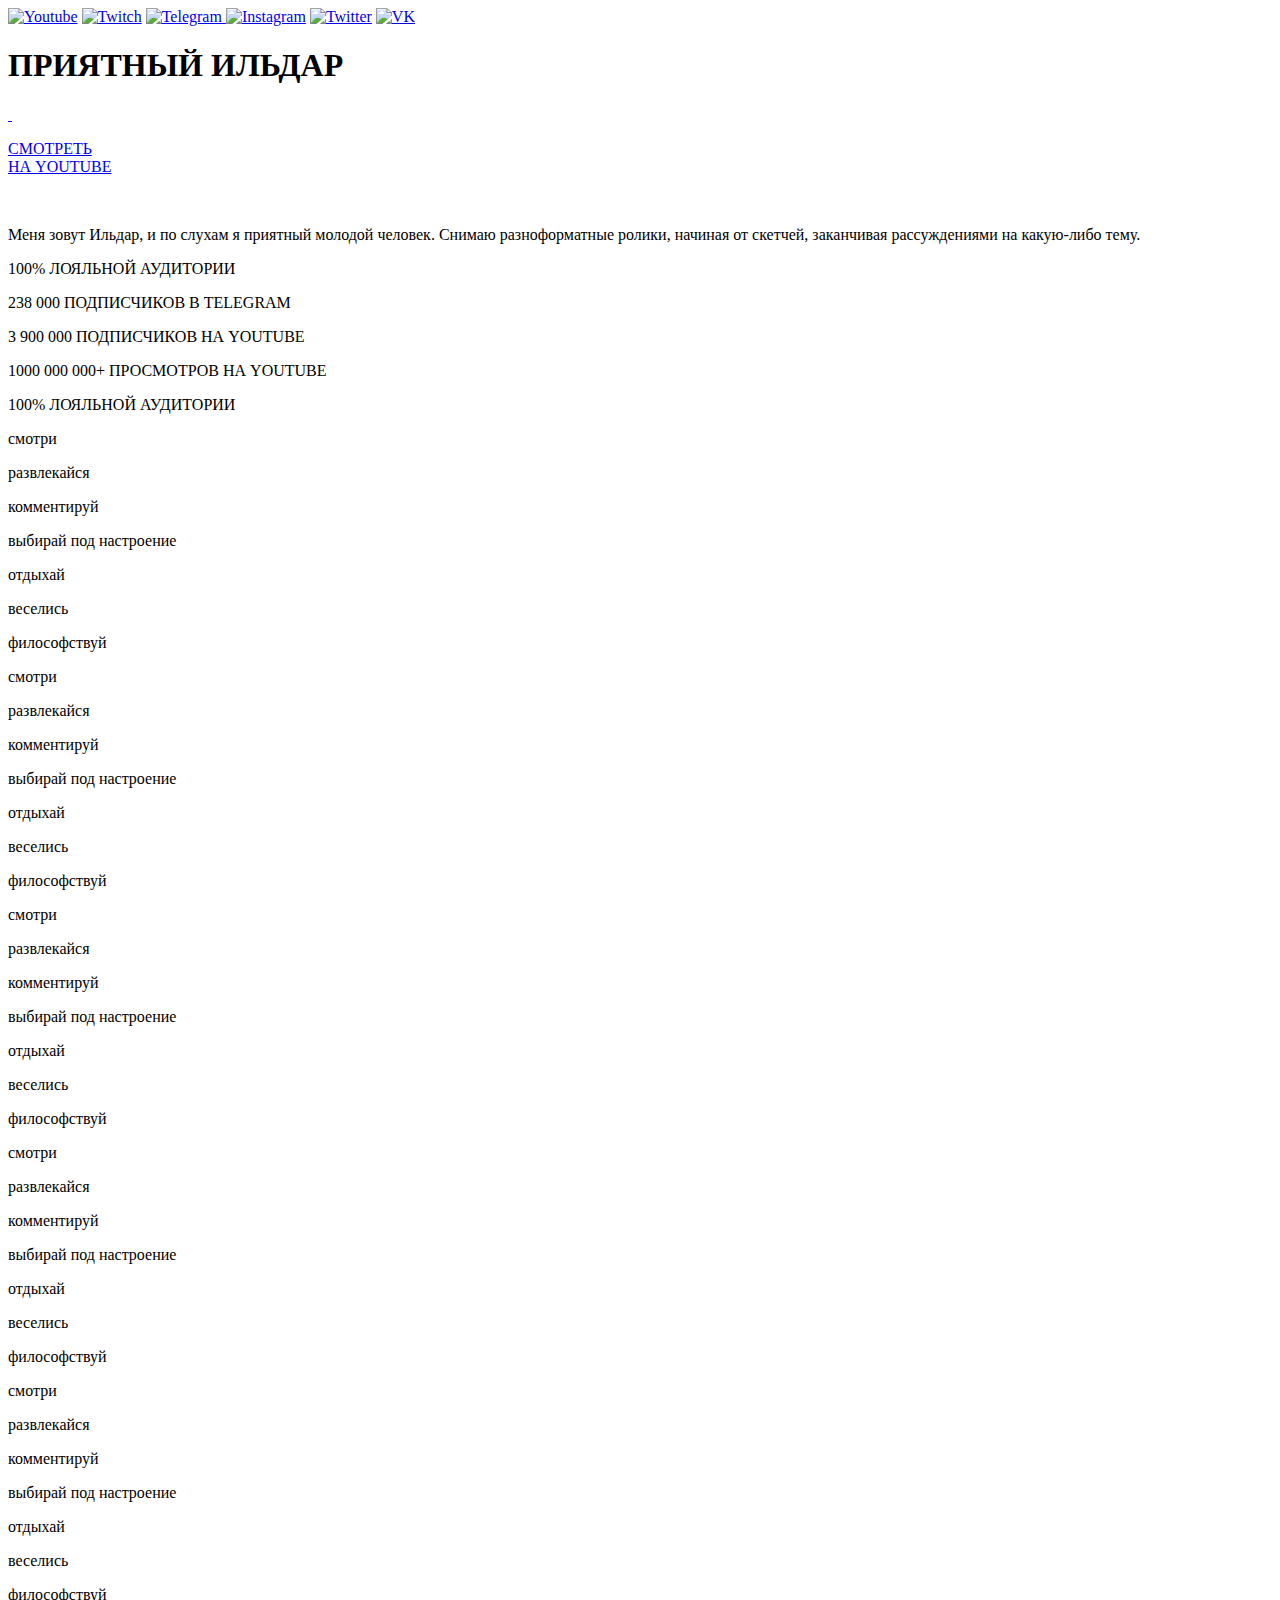
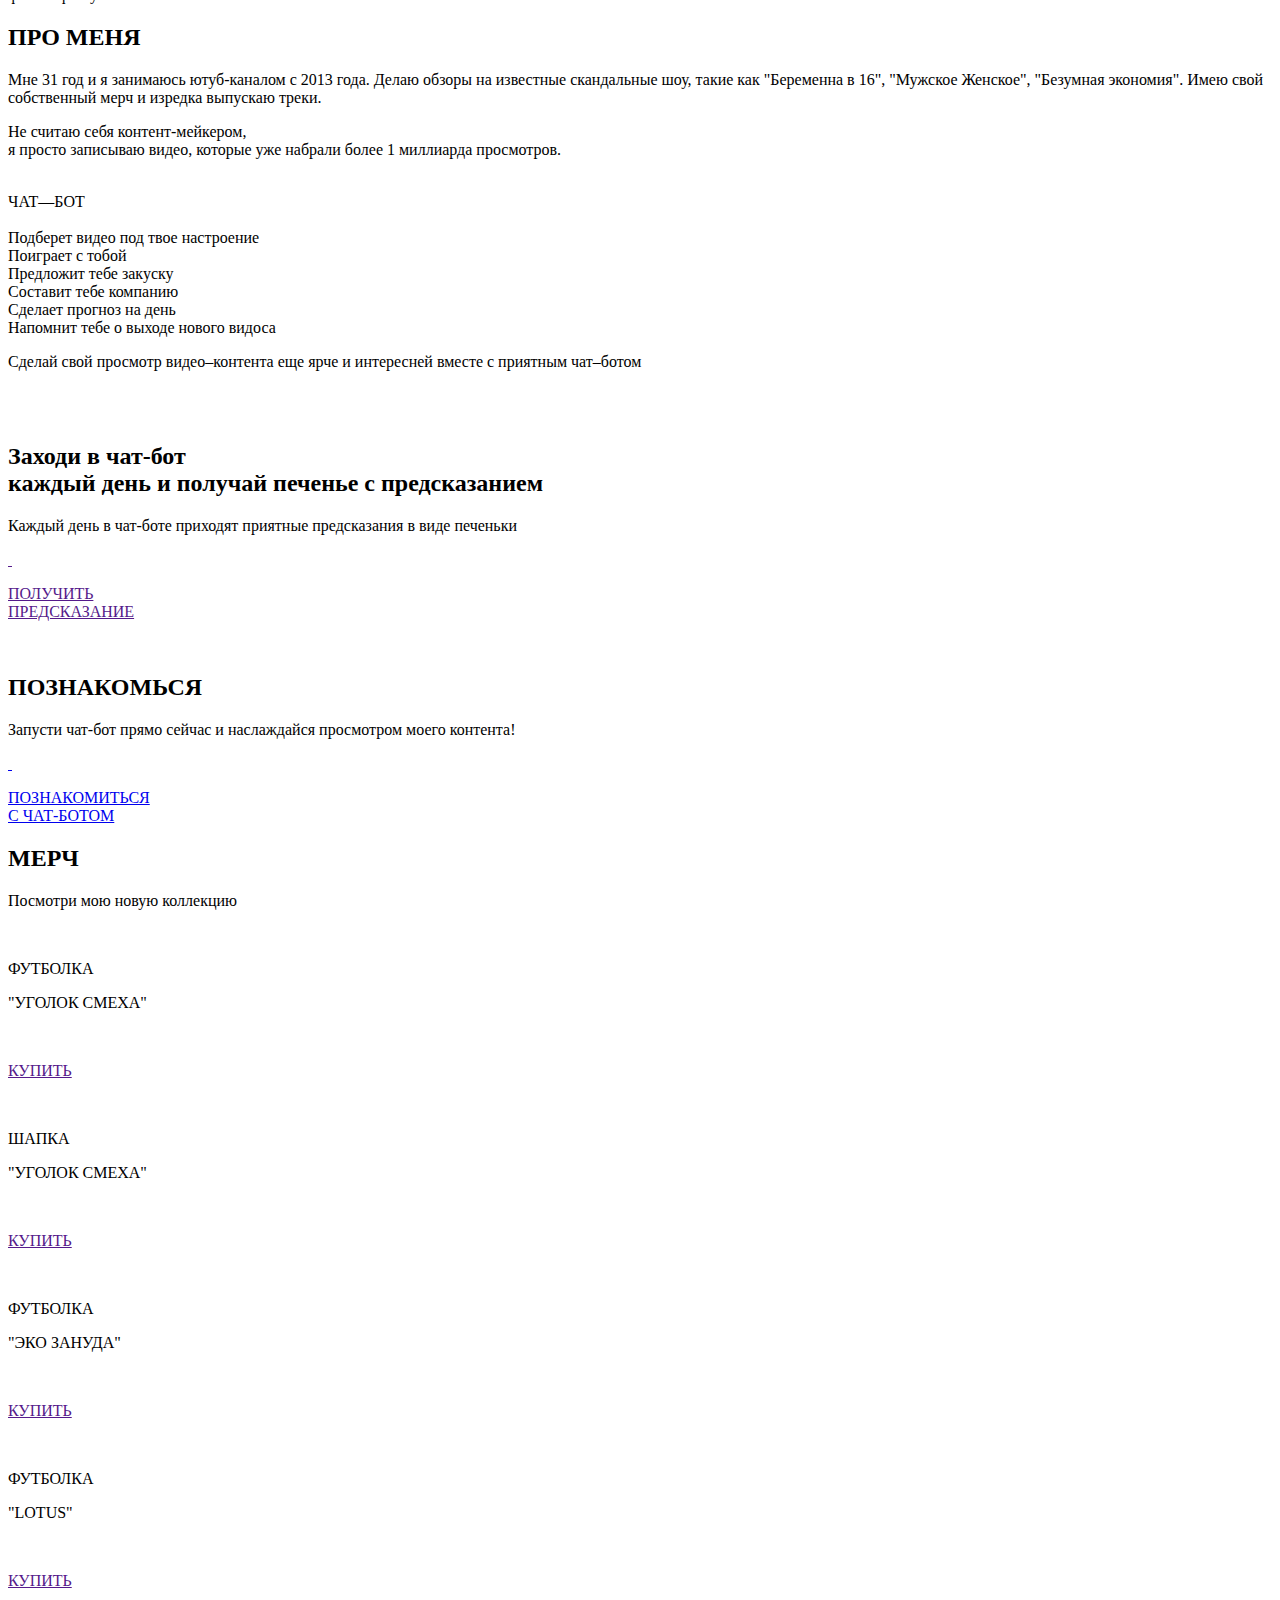
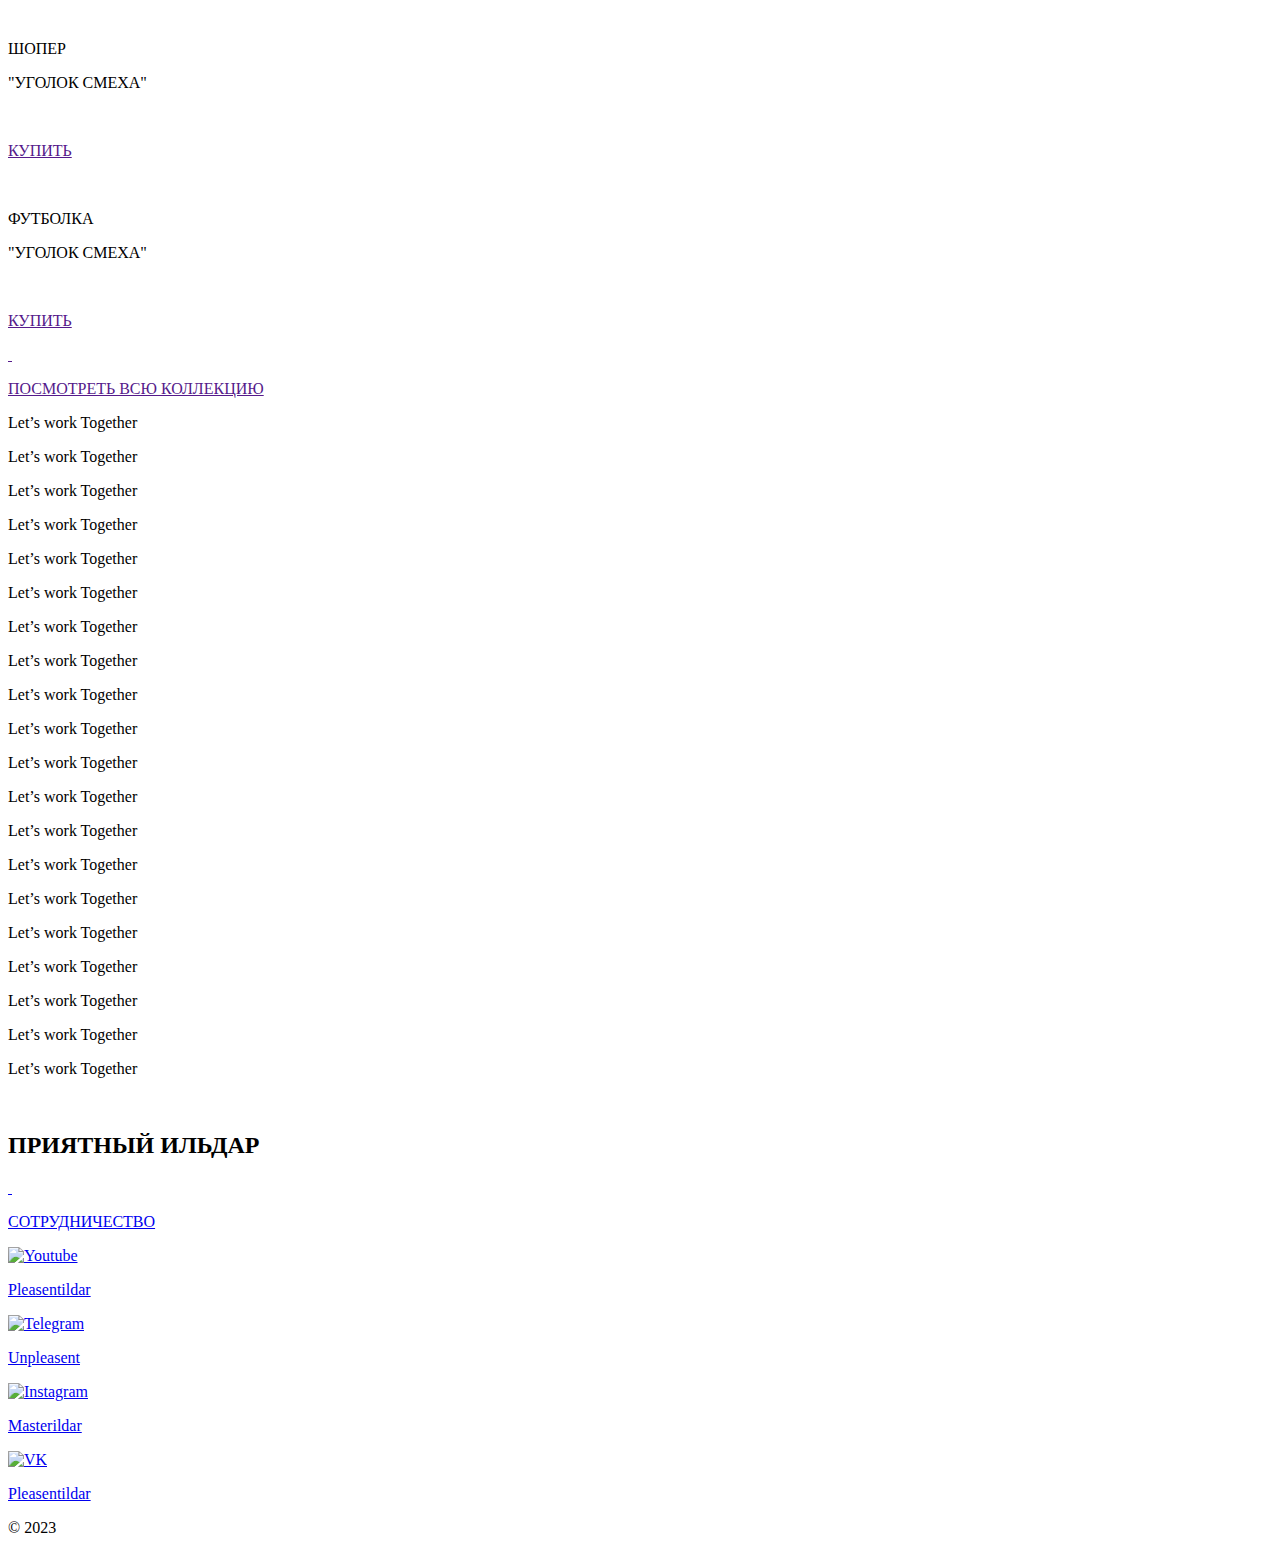
==== html/index.html @ bc4d3313 "Update index.html" ====
<!DOCTYPE html>
<html lang="ru">
  <head>
    <meta charset="UTF-8" />
    <meta http-equiv="X-UA-Compatible" content="IE=edge" />
    <meta name="viewport" content="width=device-width, initial-scale=1.0" />
    <title>Приятный Ильдар</title>
    <link rel="preconnect" href="https://fonts.googleapis.com" />
    <link rel="preconnect" href="https://fonts.gstatic.com" crossorigin />
    <link href="https://fonts.googleapis.com/css2?family=Montserrat:wght@400;500;600&display=swap" rel="stylesheet" />
    <link rel="stylesheet" href="/hakaton/css/reset.css" />
    <link rel="stylesheet" href="/hakaton/css/style.css" />
    <script src="/hakaton/js/adaptive.js"></script>
  </head>

  <body class="noselect">
    <header class="header container">
      <a href="https://www.youtube.com/@pleasantildar" target="_blank" class="header-link"
        ><img src="/hakaton/images/icons-header/v.2/Youtube.svg" alt="Youtube"
      /></a>
      <a href="https://www.twitch.tv/ildarzhe" target="_blank" class="header-link"
        ><img src="/hakaton/images/icons-header/v.2/Twitch.svg" alt="Twitch"
      /></a>
      <a href="https://www.t.me/unpleasent" target="_blank" class="header-link">
        <img src="/hakaton/images/icons-header/v.2/Telegram.svg" alt="Telegram" />
      </a>
      <a href="https://www.instagram.com/masterildar" target="_blank" class="header-link"
        ><img src="/hakaton/images/icons-header/v.2/Instagram.svg" alt="Instagram"
      /></a>
      <a href="https://www.twitter.com/master_ildar" target="_blank" class="header-link"
        ><img src="/hakaton/images/icons-header/v.2/Twitter.svg" alt="Twitter"
      /></a>
      <a href="https://www.vk.com/mastrildar" target="_blank" class="header-link">
        <img src="/hakaton/images/icons-header/v.2/VK.svg" alt="VK" />
      </a>
    </header>

    <main class="main">
      <section class="hero container">
        <div class="hero__title__container">
          <h1 class="hero__title">ПРИЯТНЫЙ ИЛЬДАР</h1>
        </div>
        <a href="https://www.youtube.com/@pleasantildar" target="_blank" class="hero__button button">
          <div class="button__content">
            <div class="button-content__arrow__container">
              <img class="button__arrow" src="/hakaton/images/button-arrow.svg" alt="" />
              <img class="button__arrow_y invisible" src="/hakaton/images/button-arrow_y.svg" alt="" />
            </div>
            <p class="content__text">СМОТРЕТЬ<br />НА YOUTUBE</p>
          </div>
        </a>
        <div class="hero__description">
          <div class="description__image">
            <img class="hero-description__image" src="/hakaton/images/Badge.png" alt="" />
          </div>
          <p class="description__text">
            Меня зовут Ильдар, и по слухам я приятный молодой человек. Снимаю разноформатные ролики, начиная от скетчей, заканчивая рассуждениями на
            какую-либо тему.
          </p>
        </div>
      </section>

      <div class="separator__hero"></div>

      <div class="statistics container">
        <div class="statistics__wrapper">
          <p class="statistics__text"><span class="statistics__numbers">100% </span> ЛОЯЛЬНОЙ АУДИТОРИИ</p>
          <p class="statistics__text"><span class="statistics__numbers">238 000 </span> ПОДПИСЧИКОВ В TELEGRAM</p>
          <p class="statistics__text"><span class="statistics__numbers">3 900 000 </span> ПОДПИСЧИКОВ НА YOUTUBE</p>
          <p class="statistics__text"><span class="statistics__numbers">1000 000 000+ </span> ПРОСМОТРОВ НА YOUTUBE</p>
          <p class="statistics__text"><span class="statistics__numbers">100% </span> ЛОЯЛЬНОЙ АУДИТОРИИ</p>
        </div>
      </div>

      <div class="runline-hero">
        <div class="runline-hero__container">
          <p class="runline-hero__item">смотри</p>
          <p class="runline-hero__item">развлекайся</p>
          <p class="runline-hero__item">комментируй</p>
          <p class="runline-hero__item">выбирай под настроение</p>
          <p class="runline-hero__item">отдыхай</p>
          <p class="runline-hero__item">веселись</p>
          <p class="runline-hero__item">философствуй</p>
        </div>
        <div class="runline-hero__container">
          <p class="runline-hero__item">смотри</p>
          <p class="runline-hero__item">развлекайся</p>
          <p class="runline-hero__item">комментируй</p>
          <p class="runline-hero__item">выбирай под настроение</p>
          <p class="runline-hero__item">отдыхай</p>
          <p class="runline-hero__item">веселись</p>
          <p class="runline-hero__item">философствуй</p>
        </div>
        <div class="runline-hero__container">
          <p class="runline-hero__item">смотри</p>
          <p class="runline-hero__item">развлекайся</p>
          <p class="runline-hero__item">комментируй</p>
          <p class="runline-hero__item">выбирай под настроение</p>
          <p class="runline-hero__item">отдыхай</p>
          <p class="runline-hero__item">веселись</p>
          <p class="runline-hero__item">философствуй</p>
        </div>
        <div class="runline-hero__container">
          <p class="runline-hero__item">смотри</p>
          <p class="runline-hero__item">развлекайся</p>
          <p class="runline-hero__item">комментируй</p>
          <p class="runline-hero__item">выбирай под настроение</p>
          <p class="runline-hero__item">отдыхай</p>
          <p class="runline-hero__item">веселись</p>
          <p class="runline-hero__item">философствуй</p>
        </div>
        <div class="runline-hero__container">
          <p class="runline-hero__item">смотри</p>
          <p class="runline-hero__item">развлекайся</p>
          <p class="runline-hero__item">комментируй</p>
          <p class="runline-hero__item">выбирай под настроение</p>
          <p class="runline-hero__item">отдыхай</p>
          <p class="runline-hero__item">веселись</p>
          <p class="runline-hero__item">философствуй</p>
        </div>
      </div>

      <section class="about container">
        <div class="about__description">
          <h2 class="about__title">ПРО МЕНЯ</h2>
          <p class="about__text_first">
            Мне 31 год и я занимаюсь ютуб-каналом с 2013 года. Делаю обзоры на известные скандальные шоу, такие как "Беременна в 16", "Мужское
            Женское", "Безумная экономия". Имею свой собственный мерч и изредка выпускаю треки.
          </p>
          <div class="about-text__separator"></div>
          <p class="about__text_second">
            Не считаю себя контент-мейкером,<br />я просто записываю видео, которые уже набрали более 1 миллиарда просмотров.
          </p>
        </div>
        <div class="about__photo">
          <img class="photo__image" src="/hakaton/images/about-photo.png" alt="" />
        </div>
      </section>

      <section class="bot">
        <div class="bot__title container">ЧАТ—БОТ</div>
        <div class="bot__promo">
          <div class="promo__phone">
            <div class="phone__image-container">
              <img class="phone__image" src="/hakaton/images/phone.png" alt="" />
            </div>
            <div class="promo__message message_1">Подберет видео под твое настроение</div>
            <div class="promo__message message_2">Поиграет с тобой</div>
            <div class="promo__message message_3">Предложит тебе закуску</div>
            <div class="promo__message message_4">Составит тебе компанию</div>
            <div class="promo__message message_5">Сделает прогноз на день</div>
            <div class="promo__message message_6">Напомнит тебе о выходе нового видоса</div>
          </div>
        </div>
        <p class="bot__description">Сделай свой просмотр видео–контента еще ярче и интересней вместе с приятным чат–ботом</p>
      </section>

      <section class="prediction">
        <div class="prediction-background__container">
          <img class="prediction__background" src="/hakaton/images/prediction-decor.png" alt="" />
        </div>

        <div class="prediction__content">
          <div class="content__description">
            <img class="content-description__image" src="/hakaton/images/chat-bubble.svg" alt="" />
            <h2 class="content-description__title">Заходи в чат-бот<br />каждый день и получай печенье с предсказанием</h2>
            <p class="content-description__text">Каждый день в чат-боте приходят приятные предсказания в виде печеньки</p>

            <a href="" class="content-description__button button">
              <div class="button__content">
                <div class="button-content__arrow__container">
                  <img class="button__arrow" src="/hakaton/images/button-arrow.svg" alt="" />
                  <img class="button__arrow_y invisible" src="/hakaton/images/button-arrow_y.svg" alt="" />
                </div>
                <p class="content__text">ПОЛУЧИТЬ<br />ПРЕДСКАЗАНИЕ</p>
              </div>
            </a>
          </div>

          <div class="content__image__container">
            <img class="content-image-container__image" src="/hakaton/images/prediction-image.png" alt="" />
          </div>
        </div>
      </section>

      <section class="call-to-action">
        <h2 class="call-to-action__title">ПОЗНАКОМЬСЯ</h2>
        <p class="call-to-action__text">Запусти чат-бот прямо сейчас и наслаждайся просмотром моего контента!</p>
        <a href="https://t.me/monkeychange_bot" target="_blank" class="call-to-action__button button">
          <div class="button__content">
            <div class="button-content__arrow__container">
              <img class="button__arrow" src="/hakaton/images/button-arrow.svg" alt="" />
              <img class="button__arrow_y invisible" src="/hakaton/images/button-arrow_y.svg" alt="" />
            </div>
            <p class="content__text">ПОЗНАКОМИТЬСЯ<br />С ЧАТ-БОТОМ</p>
          </div>
        </a>
      </section>

      <section class="merch">
        <h2 class="merch__title">МЕРЧ</h2>
        <p class="merch__subtitle">Посмотри мою новую коллекцию</p>
        <diav class="cards__container">
          <div class="merch__cards">
            <div class="cards__card">
              <div class="card__image__container">
                <img class="card__image" src="/hakaton/images/merch/merch-5.jpg" alt="" />
              </div>
              <p class="card__title">ФУТБОЛКА</p>
              <p class="card__description">"УГОЛОК СМЕХА"</p>
              <a href="" class="card__link">
                <img class="card-link__hover" src="/hakaton/images/merch-arrow-square.svg" alt="" />
                <p class="link__title">КУПИТЬ</p>
              </a>
            </div>
            <div class="cards__card">
              <div class="card__image__container">
                <img class="card__image" src="/hakaton/images/merch/merch-4.jpg" alt="" />
              </div>
              <p class="card__title">ШАПКА</p>
              <p class="card__description">"УГОЛОК СМЕХА"</p>
              <a href="" class="card__link">
                <img class="card-link__hover" src="/hakaton/images/merch-arrow-square.svg" alt="" />
                <p class="link__title">КУПИТЬ</p>
              </a>
            </div>
            <div class="cards__card">
              <div class="card__image__container">
                <img class="card__image" src="/hakaton/images/merch/merch-2.jpg" alt="" />
              </div>
              <p class="card__title">ФУТБОЛКА</p>
              <p class="card__description">"ЭКО ЗАНУДА"</p>
              <a href="" class="card__link">
                <img class="card-link__hover" src="/hakaton/images/merch-arrow-square.svg" alt="" />
                <p class="link__title">КУПИТЬ</p>
              </a>
            </div>
            <div class="cards__card">
              <div class="card__image__container">
                <img class="card__image" src="/hakaton/images/merch/merch-1.jpg" alt="" />
              </div>
              <p class="card__title">ФУТБОЛКА</p>
              <p class="card__description">"LOTUS"</p>
              <a href="" class="card__link">
                <img class="card-link__hover" src="/hakaton/images/merch-arrow-square.svg" alt="" />
                <p class="link__title">КУПИТЬ</p>
              </a>
            </div>
            <div class="cards__card">
              <div class="card__image__container">
                <img class="card__image" src="/hakaton/images/merch/merch-6.jpg" alt="" />
              </div>
              <p class="card__title">ШОПЕР</p>
              <p class="card__description">"УГОЛОК СМЕХА"</p>
              <a href="" class="card__link">
                <img class="card-link__hover" src="/hakaton/images/merch-arrow-square.svg" alt="" />
                <p class="link__title">КУПИТЬ</p>
              </a>
            </div>
            <div class="cards__card">
              <div class="card__image__container">
                <img class="card__image" src="/hakaton/images/merch/merch-3.jpg" alt="" />
              </div>
              <p class="card__title">ФУТБОЛКА</p>
              <p class="card__description">"УГОЛОК СМЕХА"</p>
              <a href="" class="card__link">
                <img class="card-link__hover" src="/hakaton/images/merch-arrow-square.svg" alt="" />
                <p class="link__title">КУПИТЬ</p>
              </a>
            </div>
          </div>
        </diav>
        <a href="" class="merch__button button">
          <div class="button__content merch-button__content">
            <div class="button-content__arrow__container">
              <img class="button__arrow" src="/hakaton/images/button-arrow.svg" alt="" />
              <img class="button__arrow_y invisible" src="/hakaton/images/button-arrow_y.svg" alt="" />
            </div>
            <p class="content__text merch-button__content__text">ПОСМОТРЕТЬ ВСЮ КОЛЛЕКЦИЮ</p>
          </div>
        </a>
      </section>
    </main>

    <footer class="footer">
      <div class="runline-footer">
        <div class="runline-footer__container">
          <p class="runline-footer__item">Let’s work Together</p>
          <p class="runline-footer__item">Let’s work Together</p>
          <p class="runline-footer__item">Let’s work Together</p>
          <p class="runline-footer__item">Let’s work Together</p>
          <p class="runline-footer__item">Let’s work Together</p>
          <p class="runline-footer__item">Let’s work Together</p>
          <p class="runline-footer__item">Let’s work Together</p>
          <p class="runline-footer__item">Let’s work Together</p>
          <p class="runline-footer__item">Let’s work Together</p>
          <p class="runline-footer__item">Let’s work Together</p>
          <p class="runline-footer__item">Let’s work Together</p>
          <p class="runline-footer__item">Let’s work Together</p>
          <p class="runline-footer__item">Let’s work Together</p>
          <p class="runline-footer__item">Let’s work Together</p>
          <p class="runline-footer__item">Let’s work Together</p>
          <p class="runline-footer__item">Let’s work Together</p>
          <p class="runline-footer__item">Let’s work Together</p>
          <p class="runline-footer__item">Let’s work Together</p>
          <p class="runline-footer__item">Let’s work Together</p>
          <p class="runline-footer__item">Let’s work Together</p>
        </div>
      </div>
      <img class="footer__smile" src="/hakaton/images/smile.svg" alt="" />
      <h2 class="footer__title">ПРИЯТНЫЙ ИЛЬДАР</h2>
      <a href="mailto:priyatniyildar.ads@gmail.com" class="footer__button button" target="_blank">
        <div class="button__content">
          <div class="button-content__arrow__container">
            <img class="button__arrow" src="/hakaton/images/button-arrow.svg" alt="" />
            <img class="button__arrow_y invisible" src="/hakaton/images/button-arrow_y.svg" alt="" />
          </div>
          <p class="content__text">СОТРУДНИЧЕСТВО</p>
        </div>
      </a>

      <div class="footer__networks">
        <a href="https://www.youtube.com/@pleasantildar" target="_blank" class="footer-link">
          <img class="footer-link__icon" src="/hakaton/images/icons-footer/Youtube.svg" alt="Youtube" />
          <p>Pleasentildar</p>
        </a>

        <a href="https://www.t.me/unpleasent" target="_blank" class="footer-link"
          ><img class="footer-link__icon" src="/hakaton/images/icons-footer/Telegram.svg" alt="Telegram" />
          <p>Unpleasent</p>
        </a>

        <a href="https://www.instagram.com/masterildar" target="_blank" class="footer-link">
          <img class="footer-link__icon" src="/hakaton/images/icons-footer/Instagram.svg" alt="Instagram" />
          <p>Masterildar</p>
        </a>

        <a href="https://www.vk.com/mastrildar" target="_blank" class="footer-link">
          <img class="footer-link__icon" src="/hakaton/images/icons-footer/VK.svg" alt="VK" />
          <p>Pleasentildar</p>
        </a>
      </div>
      <p class="footer__year">© 2023</p>
    </footer>

    <script src="/hakaton/js/index.js"></script>
  </body>
</html>
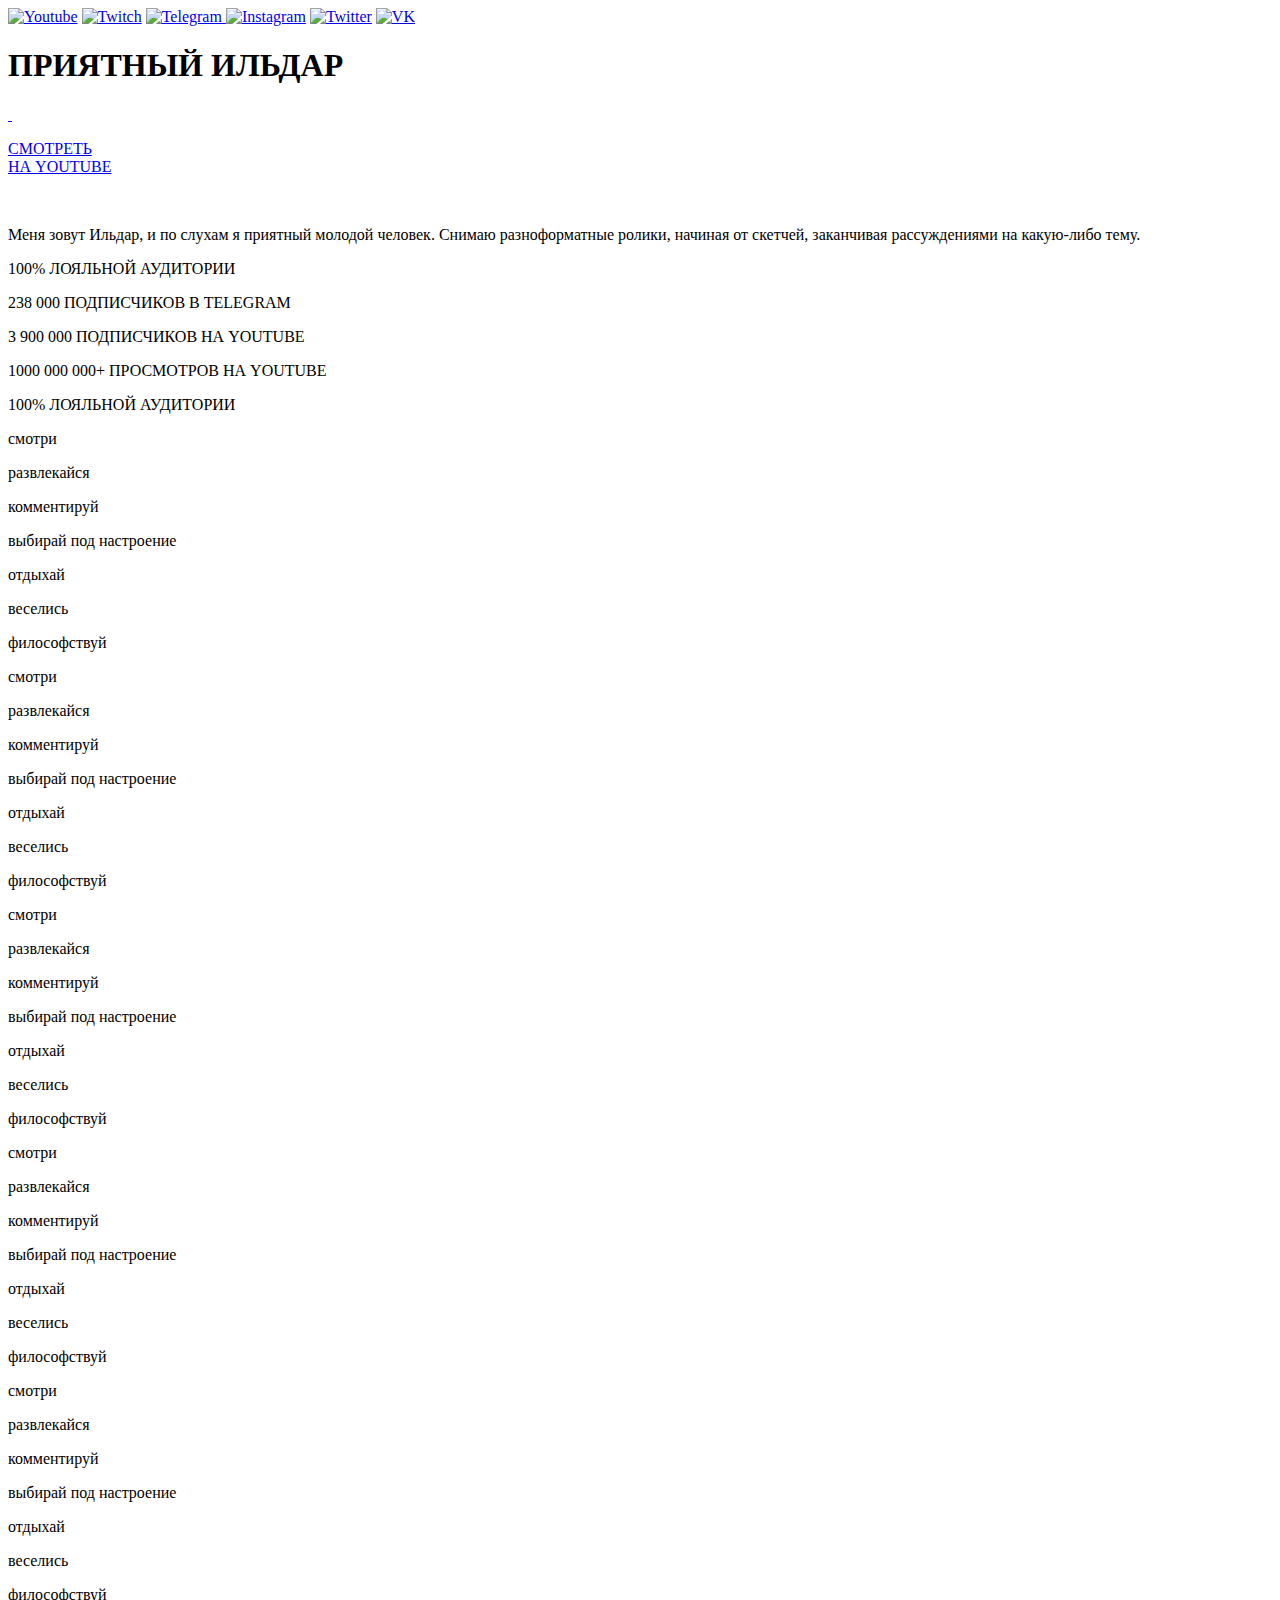
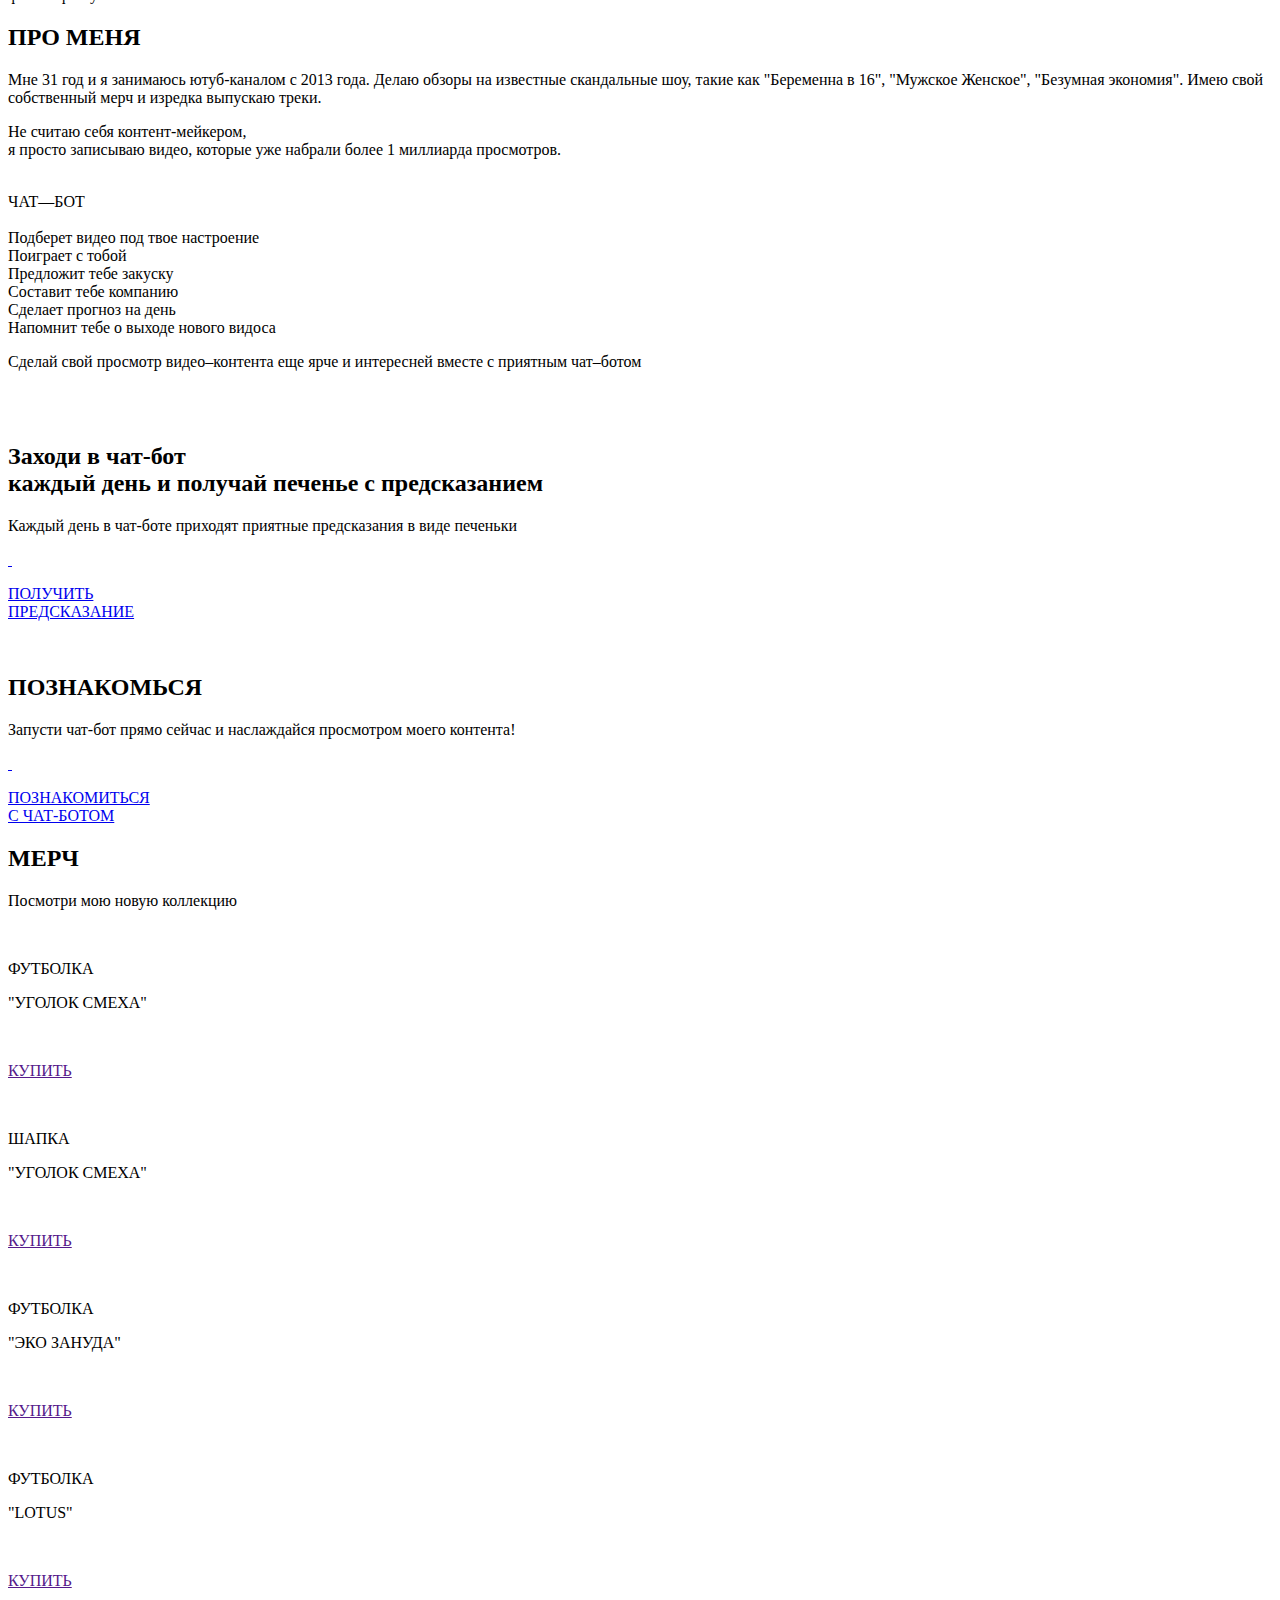
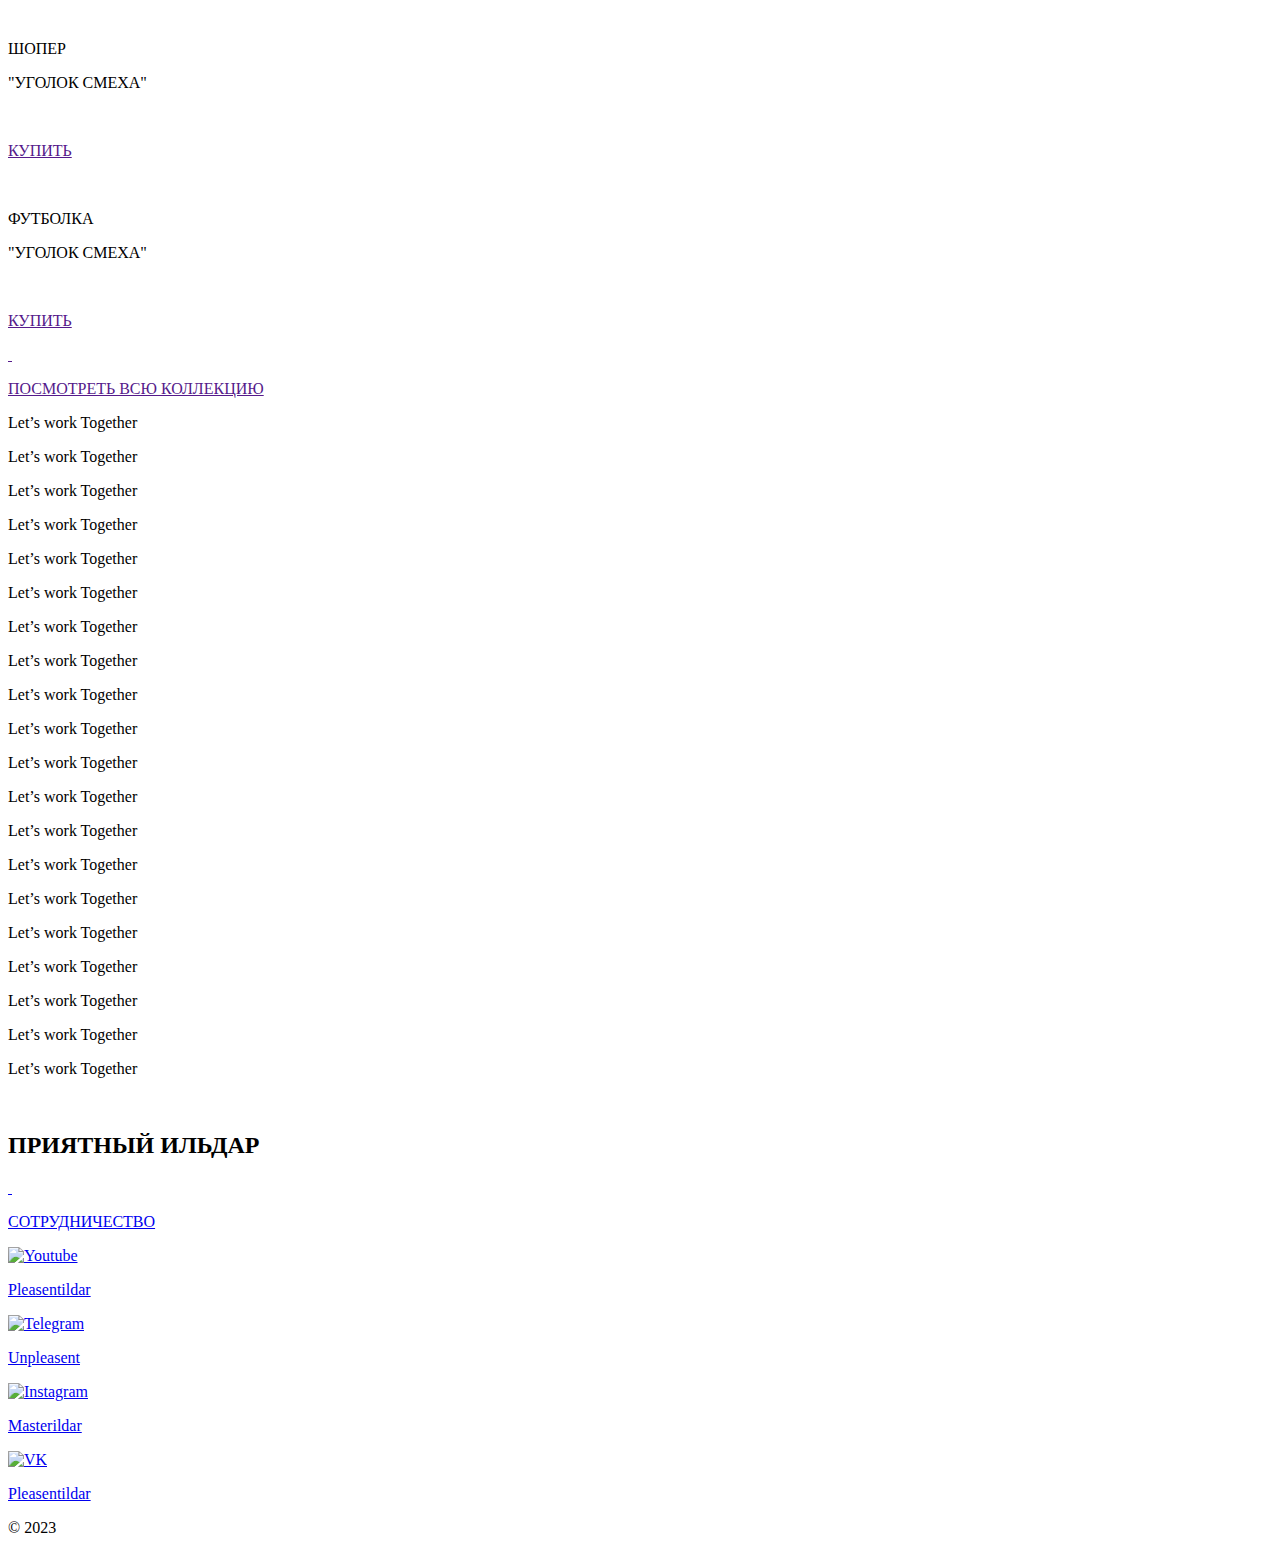
==== commit 9294c578: "Update index.html" ====
--- a/html/index.html
+++ b/html/index.html
@@ -1,6 +1,9 @@
 <!DOCTYPE html>
 <html lang="ru">
   <head>
+    <meta http-equiv="Cache-Control" content="no-cache, no-store, must-revalidate" />
+    <meta http-equiv="Pragma" content="no-cache" />
+    <meta http-equiv="Expires" content="0" />
     <meta charset="UTF-8" />
     <meta http-equiv="X-UA-Compatible" content="IE=edge" />
     <meta name="viewport" content="width=device-width, initial-scale=1.0" />
@@ -68,7 +71,7 @@
           <p class="statistics__text"><span class="statistics__numbers">238 000 </span> ПОДПИСЧИКОВ В TELEGRAM</p>
           <p class="statistics__text"><span class="statistics__numbers">3 900 000 </span> ПОДПИСЧИКОВ НА YOUTUBE</p>
           <p class="statistics__text"><span class="statistics__numbers">1000 000 000+ </span> ПРОСМОТРОВ НА YOUTUBE</p>
-          <p class="statistics__text"><span class="statistics__numbers">100% </span> ЛОЯЛЬНОЙ АУДИТОРИИ</p>
+          <p class="statistics__text statistics__unique"><span class="statistics__numbers">100% </span> ЛОЯЛЬНОЙ АУДИТОРИИ</p>
         </div>
       </div>
 
@@ -166,7 +169,7 @@
             <h2 class="content-description__title">Заходи в чат-бот<br />каждый день и получай печенье с предсказанием</h2>
             <p class="content-description__text">Каждый день в чат-боте приходят приятные предсказания в виде печеньки</p>
 
-            <a href="" class="content-description__button button">
+            <a href="https://t.me/PriyatniyIldar_bot" target="_blank" class="content-description__button button">
               <div class="button__content">
                 <div class="button-content__arrow__container">
                   <img class="button__arrow" src="/hakaton/images/button-arrow.svg" alt="" />
@@ -186,7 +189,7 @@
       <section class="call-to-action">
         <h2 class="call-to-action__title">ПОЗНАКОМЬСЯ</h2>
         <p class="call-to-action__text">Запусти чат-бот прямо сейчас и наслаждайся просмотром моего контента!</p>
-        <a href="https://t.me/monkeychange_bot" target="_blank" class="call-to-action__button button">
+        <a href="https://t.me/PriyatniyIldar_bot" target="_blank" class="call-to-action__button button">
           <div class="button__content">
             <div class="button-content__arrow__container">
               <img class="button__arrow" src="/hakaton/images/button-arrow.svg" alt="" />
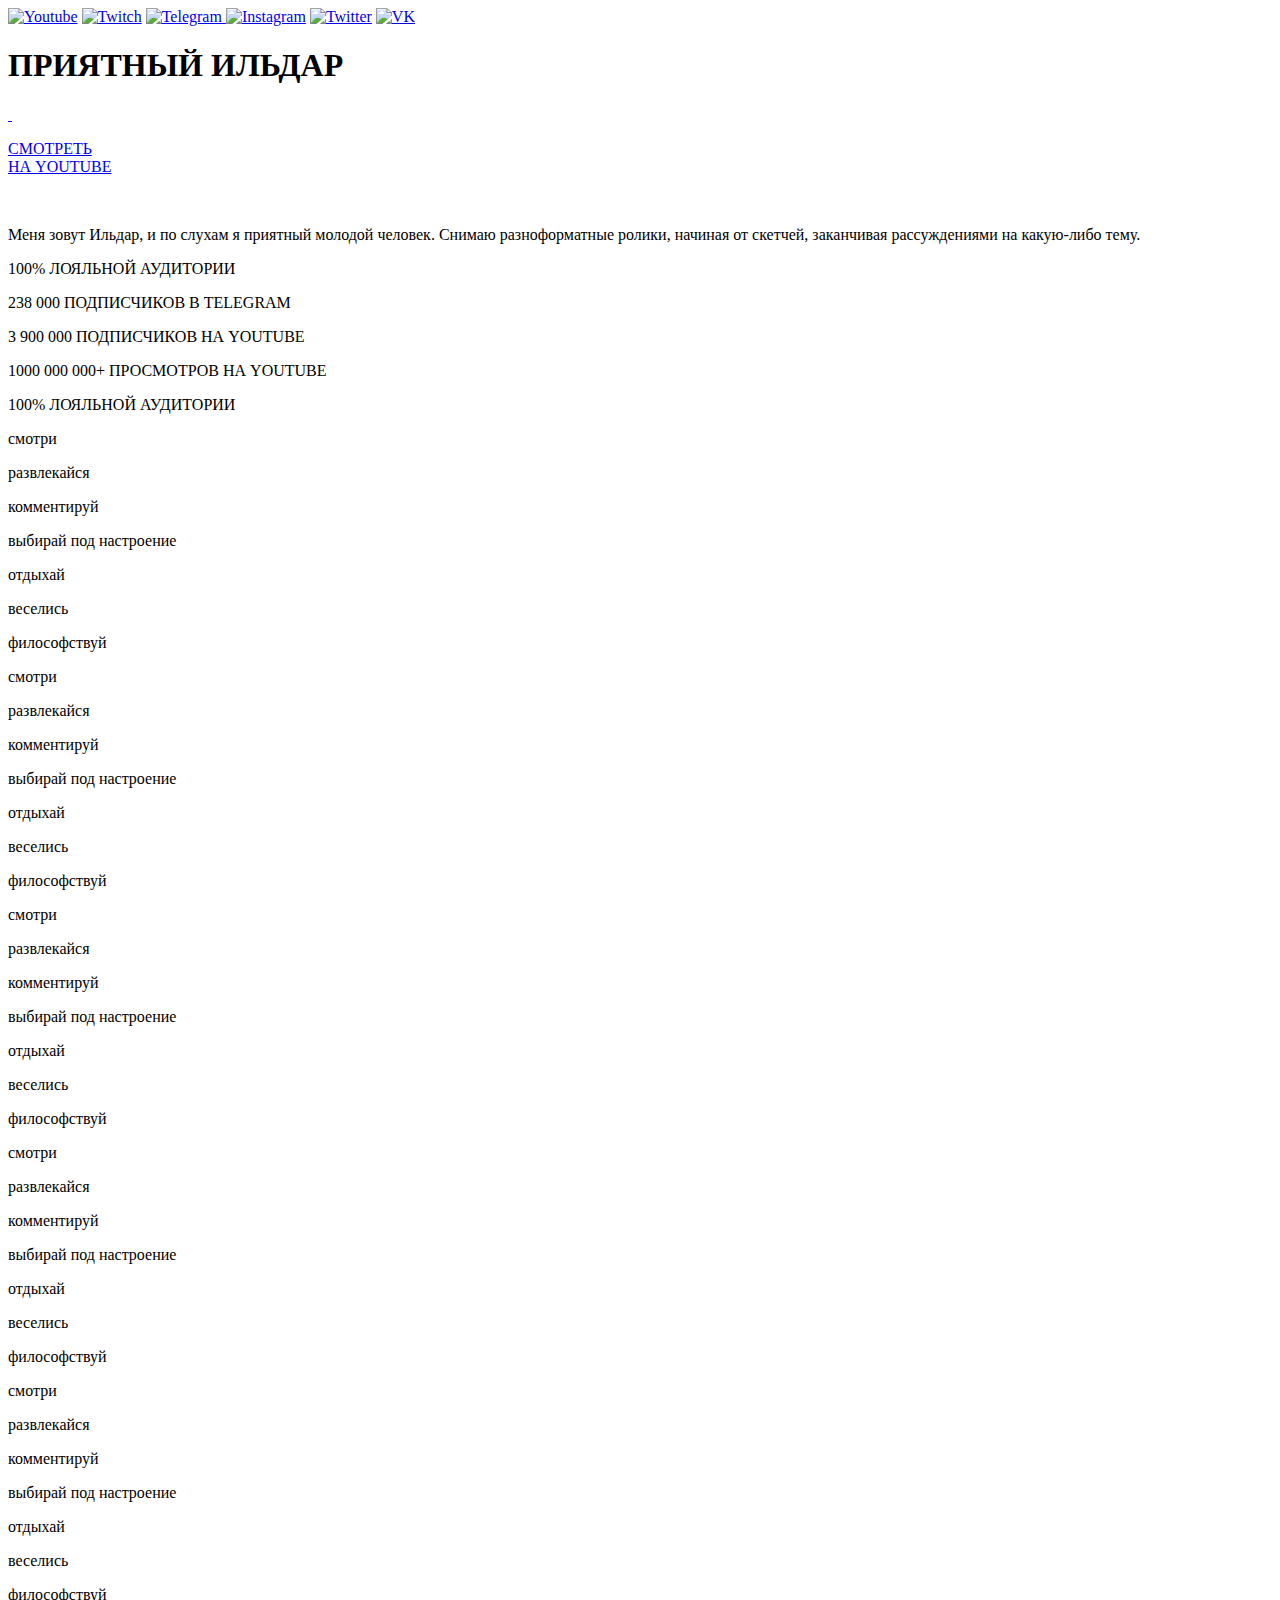
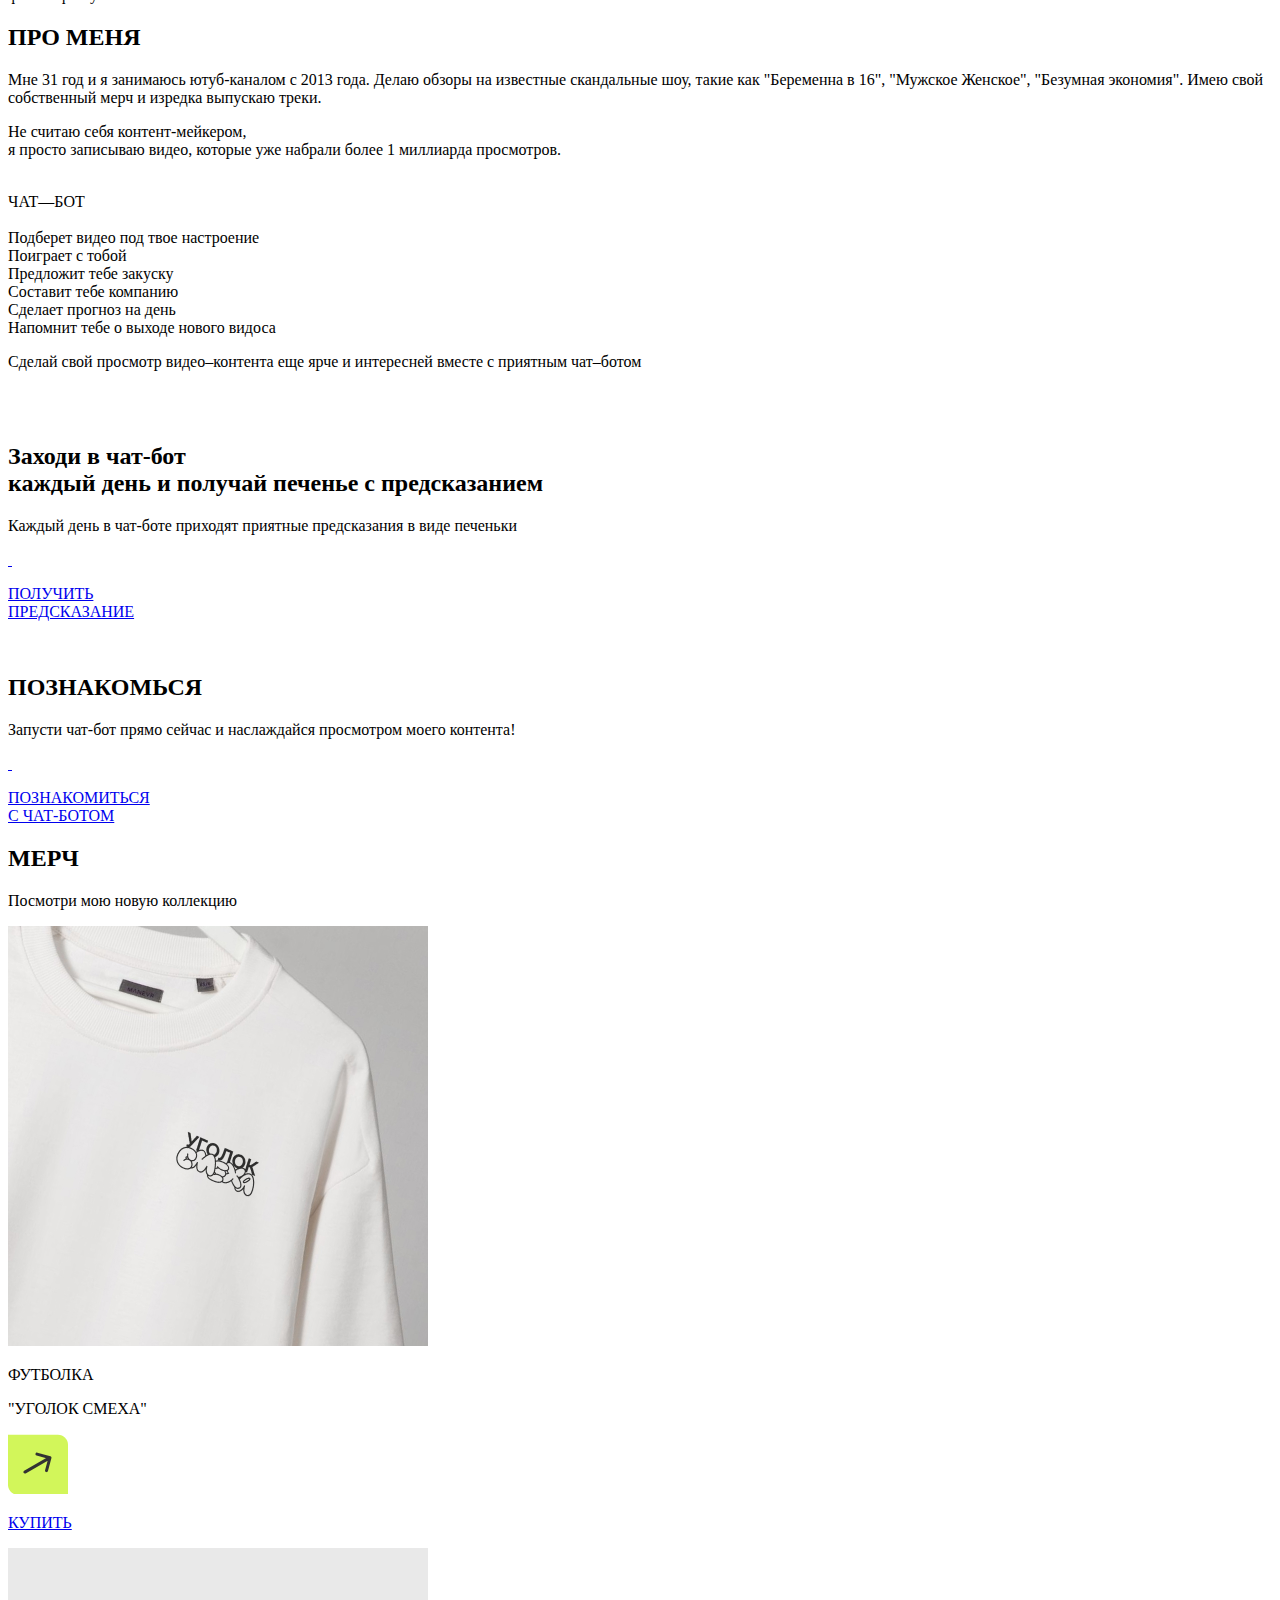
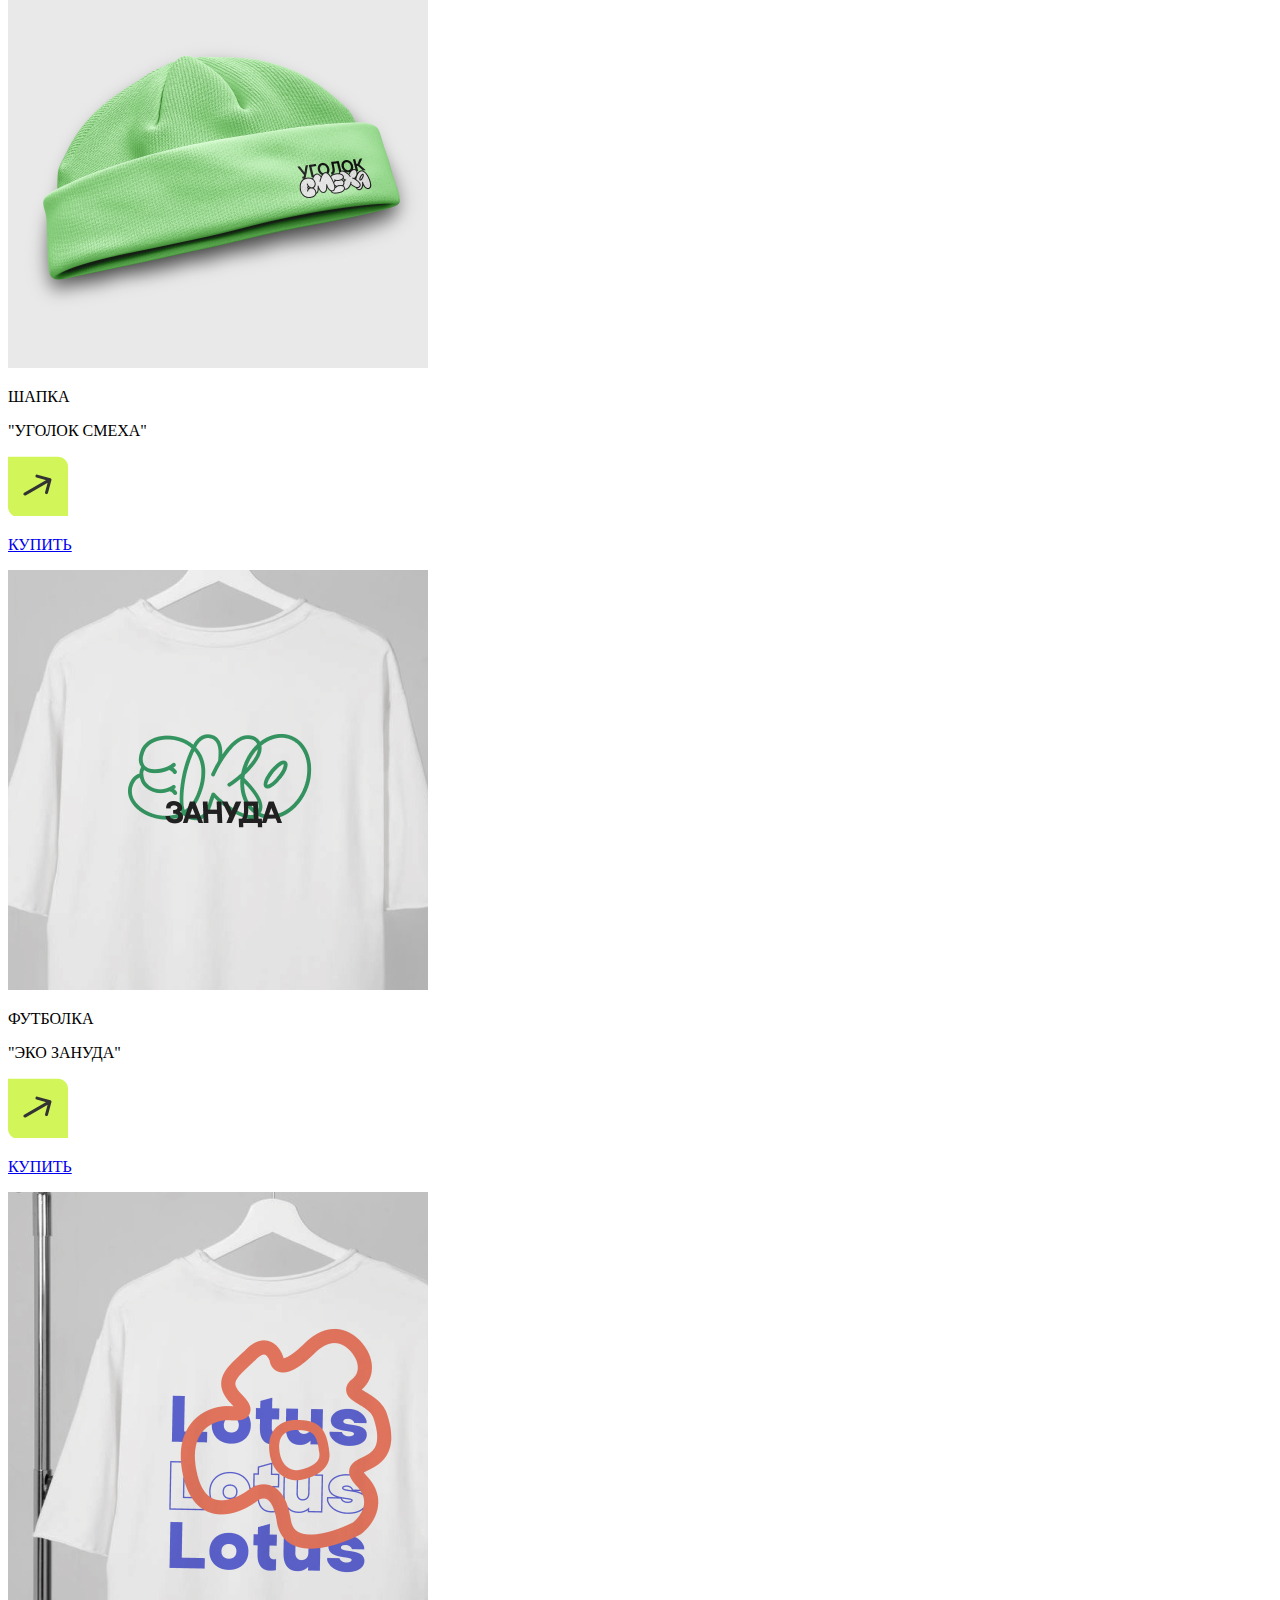
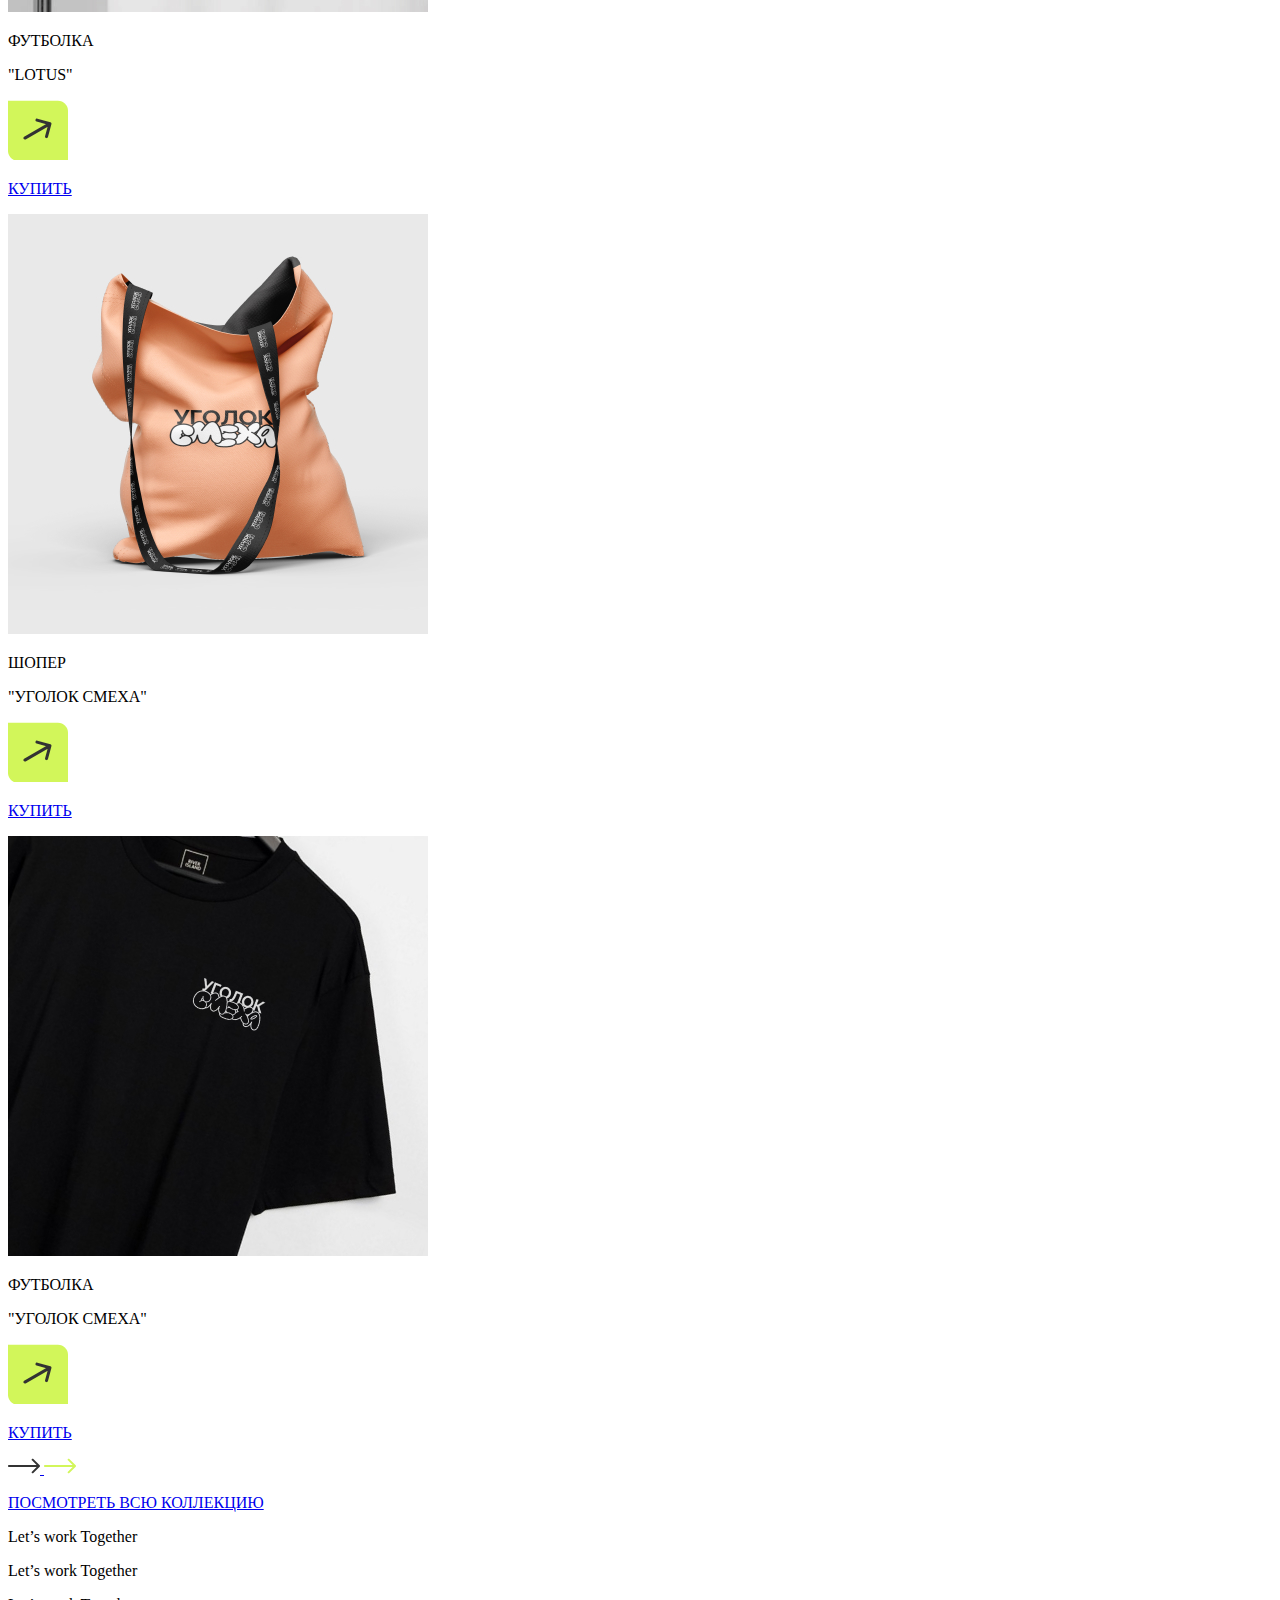
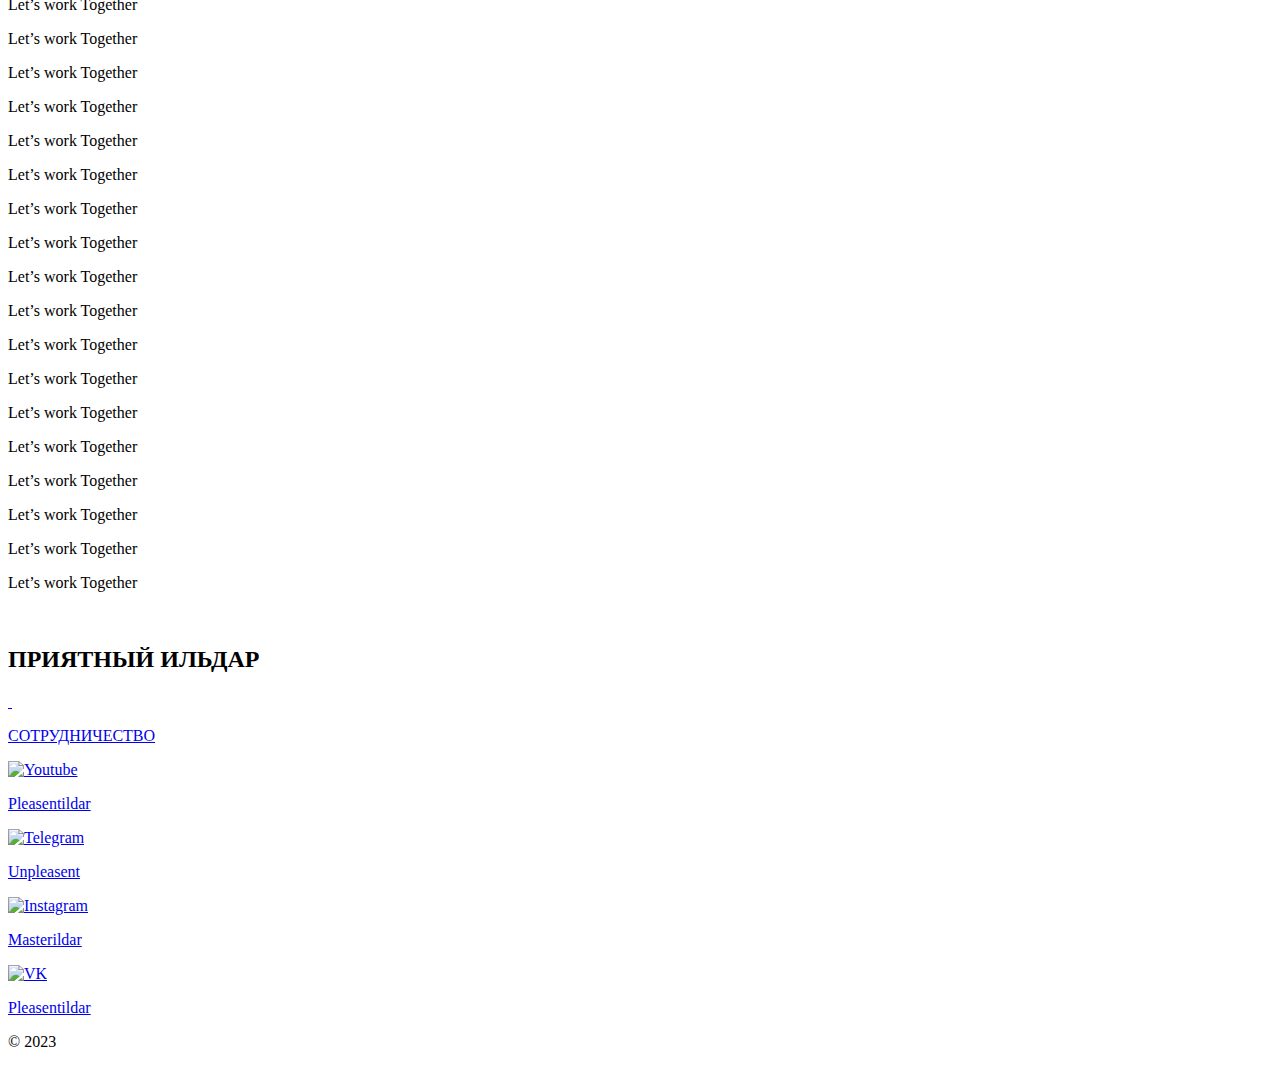
==== commit f9b9e138: "Update index.html" ====
--- a/html/index.html
+++ b/html/index.html
@@ -207,77 +207,77 @@
           <div class="merch__cards">
             <div class="cards__card">
               <div class="card__image__container">
-                <img class="card__image" src="/hakaton/images/merch/merch-5.jpg" alt="" />
+                <img class="card__image" src="../images/merch/merch-5.jpg" alt="" />
               </div>
               <p class="card__title">ФУТБОЛКА</p>
               <p class="card__description">"УГОЛОК СМЕХА"</p>
-              <a href="" class="card__link">
-                <img class="card-link__hover" src="/hakaton/images/merch-arrow-square.svg" alt="" />
-                <p class="link__title">КУПИТЬ</p>
-              </a>
-            </div>
-            <div class="cards__card">
-              <div class="card__image__container">
-                <img class="card__image" src="/hakaton/images/merch/merch-4.jpg" alt="" />
+              <a href="#" class="card__link">
+                <img class="card-link__hover" src="../images/merch-arrow-square.svg" alt="" />
+                <p class="link__title">КУПИТЬ</p>
+              </a>
+            </div>
+            <div class="cards__card">
+              <div class="card__image__container">
+                <img class="card__image" src="../images/merch/merch-4.jpg" alt="" />
               </div>
               <p class="card__title">ШАПКА</p>
               <p class="card__description">"УГОЛОК СМЕХА"</p>
-              <a href="" class="card__link">
-                <img class="card-link__hover" src="/hakaton/images/merch-arrow-square.svg" alt="" />
-                <p class="link__title">КУПИТЬ</p>
-              </a>
-            </div>
-            <div class="cards__card">
-              <div class="card__image__container">
-                <img class="card__image" src="/hakaton/images/merch/merch-2.jpg" alt="" />
+              <a href="#" class="card__link">
+                <img class="card-link__hover" src="../images/merch-arrow-square.svg" alt="" />
+                <p class="link__title">КУПИТЬ</p>
+              </a>
+            </div>
+            <div class="cards__card">
+              <div class="card__image__container">
+                <img class="card__image" src="../images/merch/merch-2.jpg" alt="" />
               </div>
               <p class="card__title">ФУТБОЛКА</p>
               <p class="card__description">"ЭКО ЗАНУДА"</p>
-              <a href="" class="card__link">
-                <img class="card-link__hover" src="/hakaton/images/merch-arrow-square.svg" alt="" />
-                <p class="link__title">КУПИТЬ</p>
-              </a>
-            </div>
-            <div class="cards__card">
-              <div class="card__image__container">
-                <img class="card__image" src="/hakaton/images/merch/merch-1.jpg" alt="" />
+              <a href="#" class="card__link">
+                <img class="card-link__hover" src="../images/merch-arrow-square.svg" alt="" />
+                <p class="link__title">КУПИТЬ</p>
+              </a>
+            </div>
+            <div class="cards__card">
+              <div class="card__image__container">
+                <img class="card__image" src="../images/merch/merch-1.jpg" alt="" />
               </div>
               <p class="card__title">ФУТБОЛКА</p>
               <p class="card__description">"LOTUS"</p>
-              <a href="" class="card__link">
-                <img class="card-link__hover" src="/hakaton/images/merch-arrow-square.svg" alt="" />
-                <p class="link__title">КУПИТЬ</p>
-              </a>
-            </div>
-            <div class="cards__card">
-              <div class="card__image__container">
-                <img class="card__image" src="/hakaton/images/merch/merch-6.jpg" alt="" />
+              <a href="#" class="card__link">
+                <img class="card-link__hover" src="../images/merch-arrow-square.svg" alt="" />
+                <p class="link__title">КУПИТЬ</p>
+              </a>
+            </div>
+            <div class="cards__card">
+              <div class="card__image__container">
+                <img class="card__image" src="../images/merch/merch-6.jpg" alt="" />
               </div>
               <p class="card__title">ШОПЕР</p>
               <p class="card__description">"УГОЛОК СМЕХА"</p>
-              <a href="" class="card__link">
-                <img class="card-link__hover" src="/hakaton/images/merch-arrow-square.svg" alt="" />
-                <p class="link__title">КУПИТЬ</p>
-              </a>
-            </div>
-            <div class="cards__card">
-              <div class="card__image__container">
-                <img class="card__image" src="/hakaton/images/merch/merch-3.jpg" alt="" />
+              <a href="#" class="card__link">
+                <img class="card-link__hover" src="../images/merch-arrow-square.svg" alt="" />
+                <p class="link__title">КУПИТЬ</p>
+              </a>
+            </div>
+            <div class="cards__card">
+              <div class="card__image__container">
+                <img class="card__image" src="../images/merch/merch-3.jpg" alt="" />
               </div>
               <p class="card__title">ФУТБОЛКА</p>
               <p class="card__description">"УГОЛОК СМЕХА"</p>
-              <a href="" class="card__link">
-                <img class="card-link__hover" src="/hakaton/images/merch-arrow-square.svg" alt="" />
+              <a href="#" class="card__link">
+                <img class="card-link__hover" src="../images/merch-arrow-square.svg" alt="" />
                 <p class="link__title">КУПИТЬ</p>
               </a>
             </div>
           </div>
         </diav>
-        <a href="" class="merch__button button">
+        <a href="#" class="merch__button button">
           <div class="button__content merch-button__content">
             <div class="button-content__arrow__container">
-              <img class="button__arrow" src="/hakaton/images/button-arrow.svg" alt="" />
-              <img class="button__arrow_y invisible" src="/hakaton/images/button-arrow_y.svg" alt="" />
+              <img class="button__arrow" src="../images/button-arrow.svg" alt="" />
+              <img class="button__arrow_y invisible" src="../images/button-arrow_y.svg" alt="" />
             </div>
             <p class="content__text merch-button__content__text">ПОСМОТРЕТЬ ВСЮ КОЛЛЕКЦИЮ</p>
           </div>
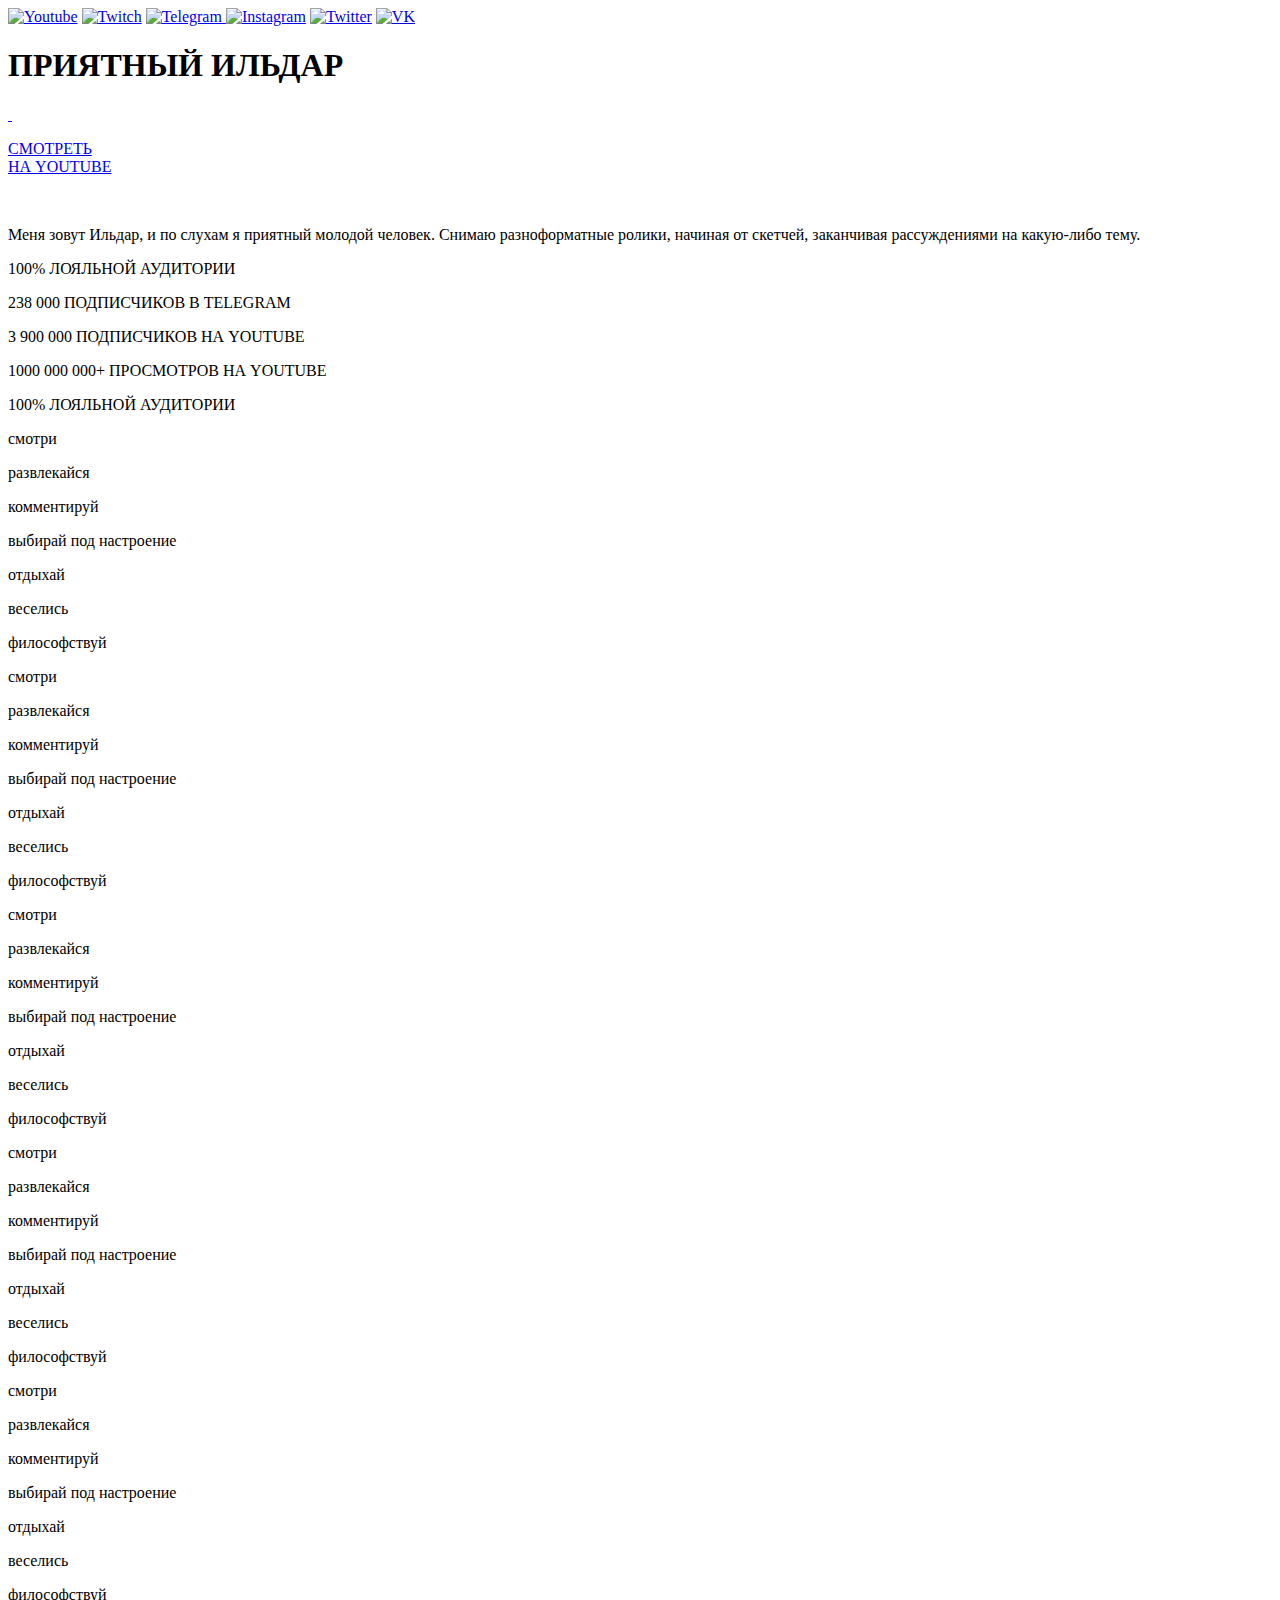
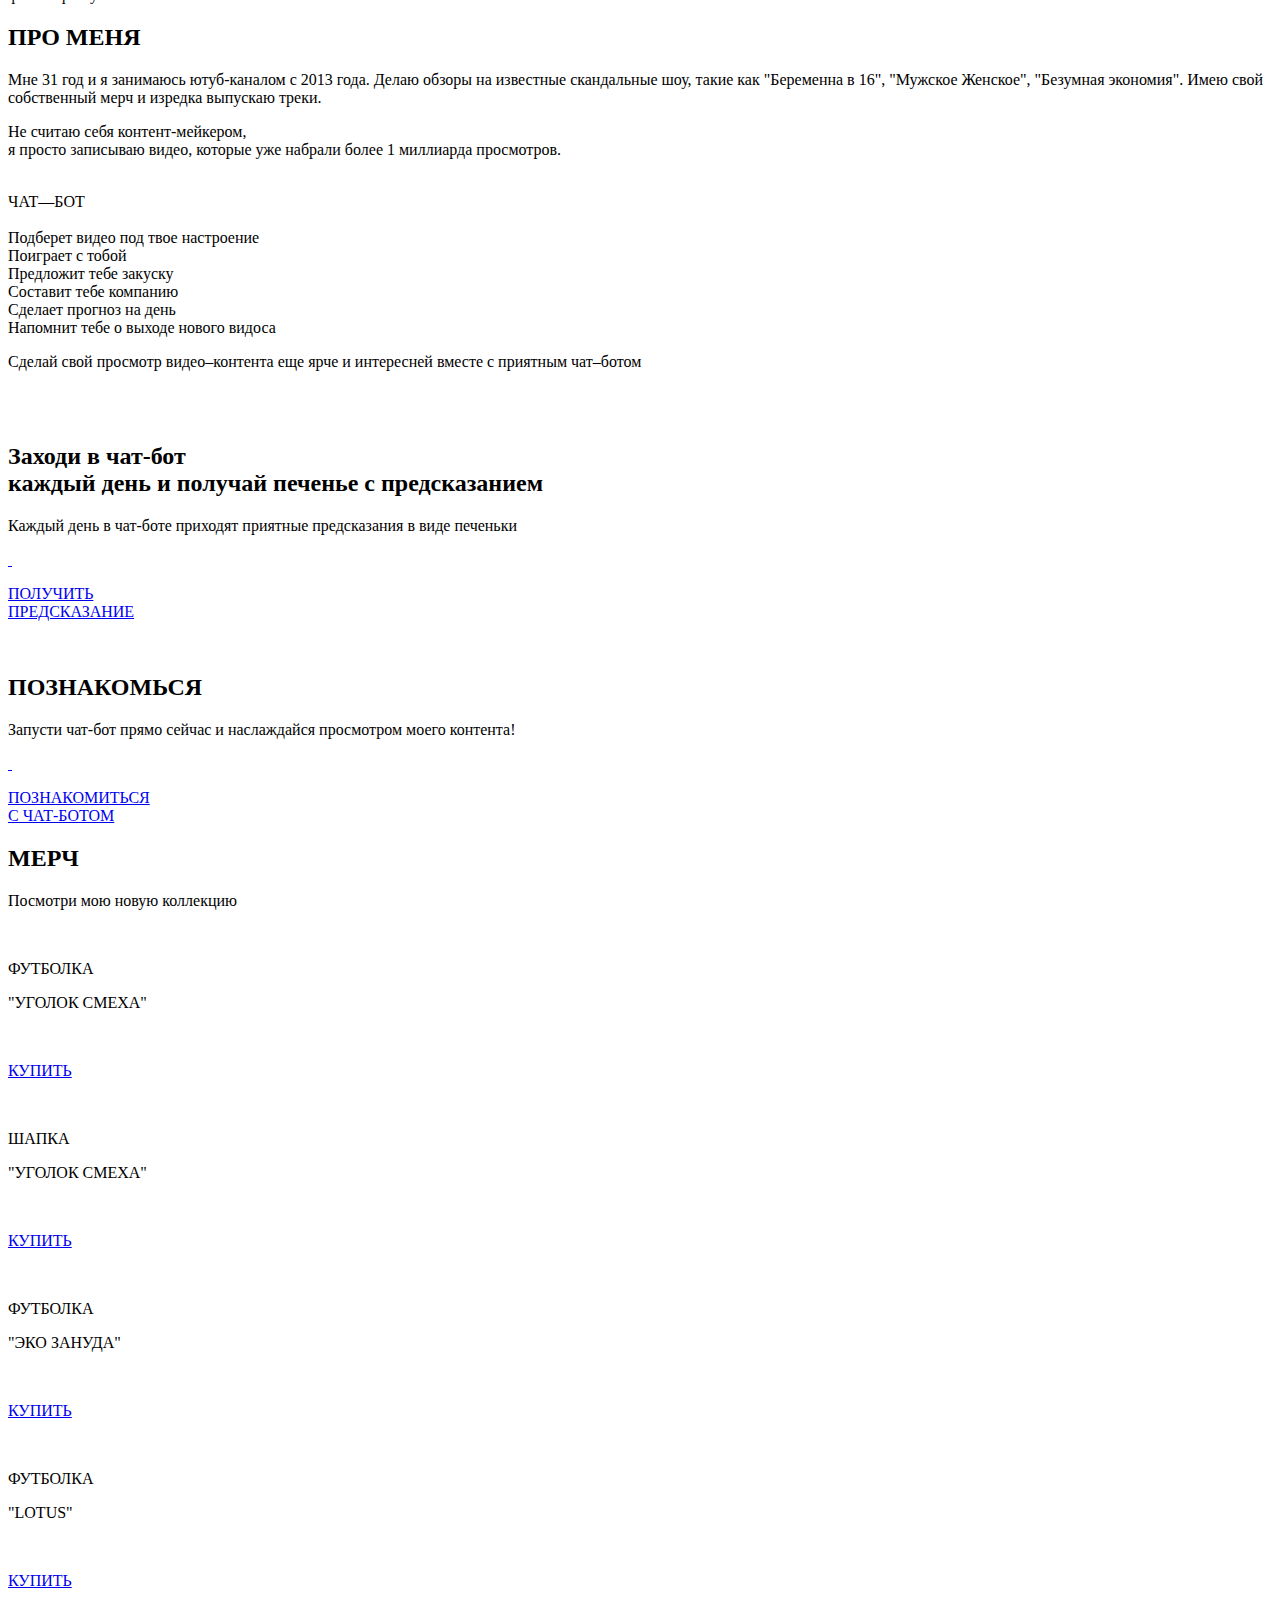
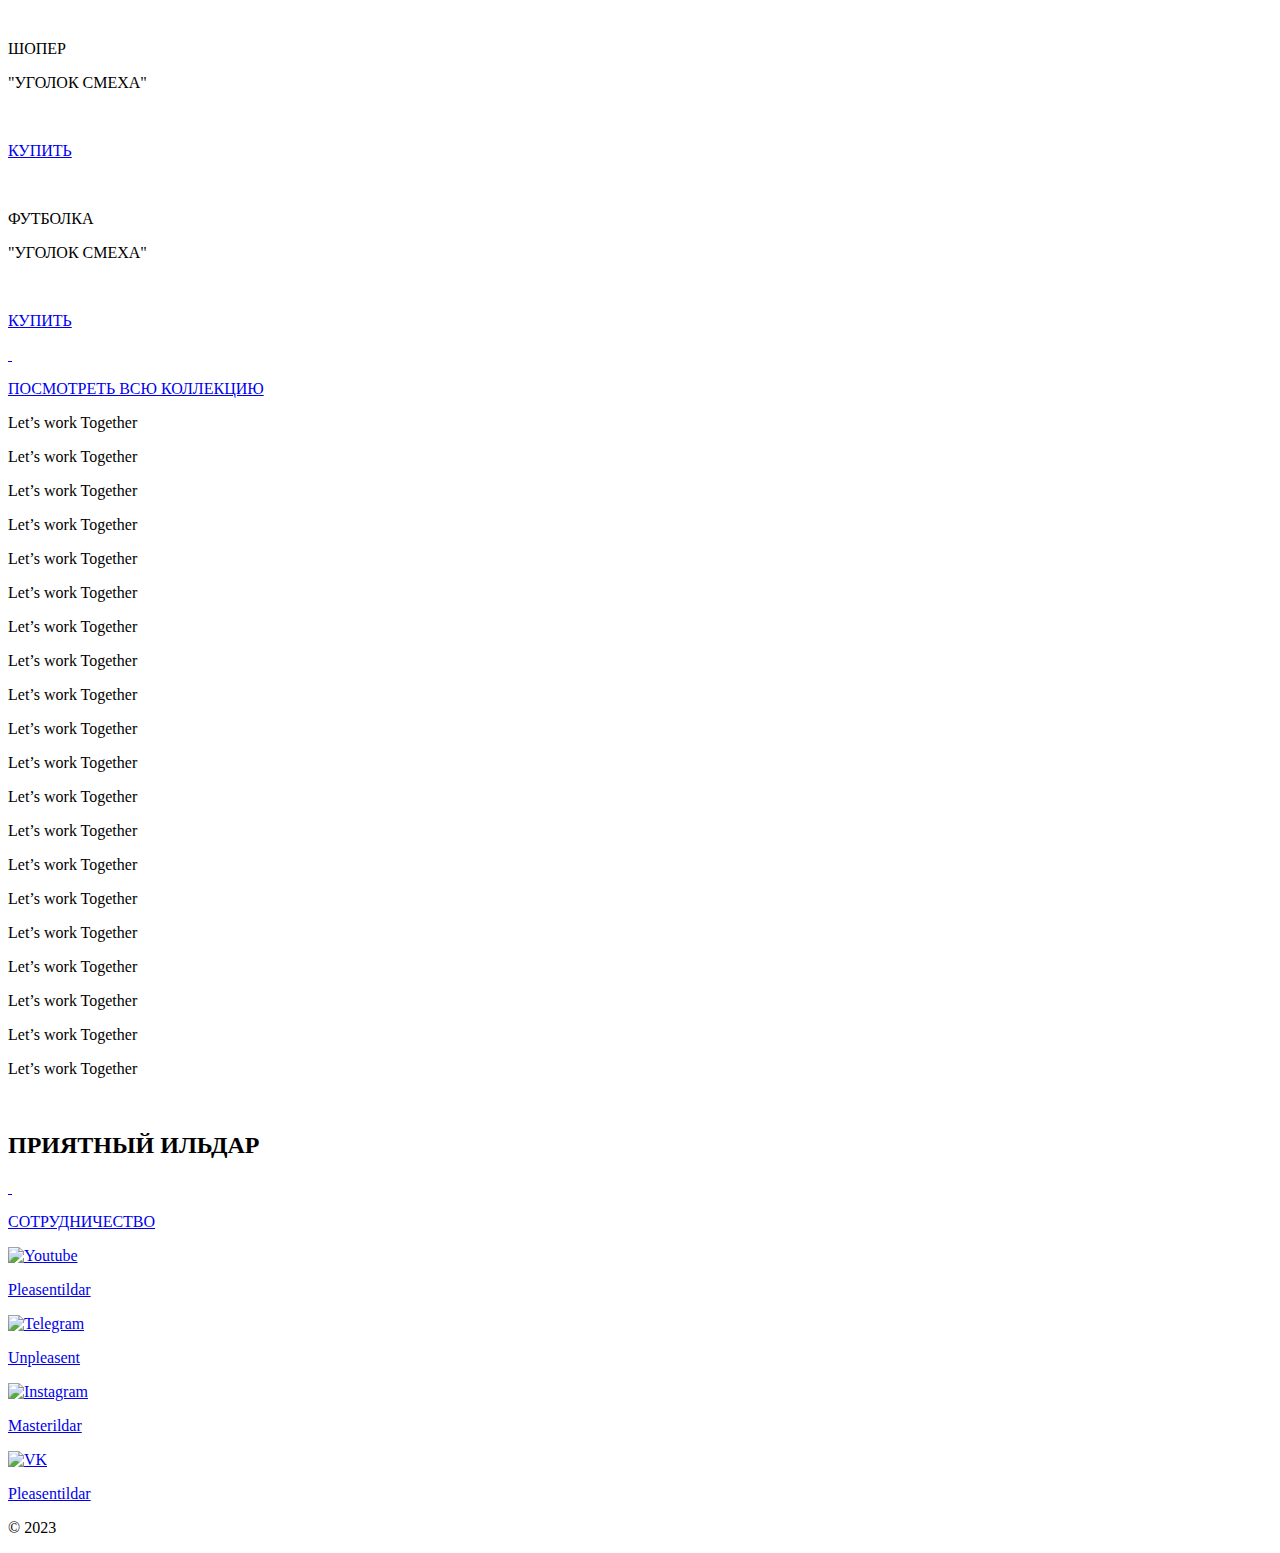
==== commit 5fa1e0fd: "Update index.html" ====
--- a/html/index.html
+++ b/html/index.html
@@ -207,67 +207,67 @@
           <div class="merch__cards">
             <div class="cards__card">
               <div class="card__image__container">
-                <img class="card__image" src="../images/merch/merch-5.jpg" alt="" />
+                <img class="card__image" src="/hakaton/images/merch/merch-5.jpg" alt="" />
               </div>
               <p class="card__title">ФУТБОЛКА</p>
               <p class="card__description">"УГОЛОК СМЕХА"</p>
               <a href="#" class="card__link">
-                <img class="card-link__hover" src="../images/merch-arrow-square.svg" alt="" />
-                <p class="link__title">КУПИТЬ</p>
-              </a>
-            </div>
-            <div class="cards__card">
-              <div class="card__image__container">
-                <img class="card__image" src="../images/merch/merch-4.jpg" alt="" />
+                <img class="card-link__hover" src="/hakaton/images/merch-arrow-square.svg" alt="" />
+                <p class="link__title">КУПИТЬ</p>
+              </a>
+            </div>
+            <div class="cards__card">
+              <div class="card__image__container">
+                <img class="card__image" src="/hakaton/images/merch/merch-4.jpg" alt="" />
               </div>
               <p class="card__title">ШАПКА</p>
               <p class="card__description">"УГОЛОК СМЕХА"</p>
               <a href="#" class="card__link">
-                <img class="card-link__hover" src="../images/merch-arrow-square.svg" alt="" />
-                <p class="link__title">КУПИТЬ</p>
-              </a>
-            </div>
-            <div class="cards__card">
-              <div class="card__image__container">
-                <img class="card__image" src="../images/merch/merch-2.jpg" alt="" />
+                <img class="card-link__hover" src="/hakaton/images/merch-arrow-square.svg" alt="" />
+                <p class="link__title">КУПИТЬ</p>
+              </a>
+            </div>
+            <div class="cards__card">
+              <div class="card__image__container">
+                <img class="card__image" src="/hakaton/images/merch/merch-2.jpg" alt="" />
               </div>
               <p class="card__title">ФУТБОЛКА</p>
               <p class="card__description">"ЭКО ЗАНУДА"</p>
               <a href="#" class="card__link">
-                <img class="card-link__hover" src="../images/merch-arrow-square.svg" alt="" />
-                <p class="link__title">КУПИТЬ</p>
-              </a>
-            </div>
-            <div class="cards__card">
-              <div class="card__image__container">
-                <img class="card__image" src="../images/merch/merch-1.jpg" alt="" />
+                <img class="card-link__hover" src="/hakaton/images/merch-arrow-square.svg" alt="" />
+                <p class="link__title">КУПИТЬ</p>
+              </a>
+            </div>
+            <div class="cards__card">
+              <div class="card__image__container">
+                <img class="card__image" src="/hakaton/images/merch/merch-1.jpg" alt="" />
               </div>
               <p class="card__title">ФУТБОЛКА</p>
               <p class="card__description">"LOTUS"</p>
               <a href="#" class="card__link">
-                <img class="card-link__hover" src="../images/merch-arrow-square.svg" alt="" />
-                <p class="link__title">КУПИТЬ</p>
-              </a>
-            </div>
-            <div class="cards__card">
-              <div class="card__image__container">
-                <img class="card__image" src="../images/merch/merch-6.jpg" alt="" />
+                <img class="card-link__hover" src="/hakaton/images/merch-arrow-square.svg" alt="" />
+                <p class="link__title">КУПИТЬ</p>
+              </a>
+            </div>
+            <div class="cards__card">
+              <div class="card__image__container">
+                <img class="card__image" src="/hakaton/images/merch/merch-6.jpg" alt="" />
               </div>
               <p class="card__title">ШОПЕР</p>
               <p class="card__description">"УГОЛОК СМЕХА"</p>
               <a href="#" class="card__link">
-                <img class="card-link__hover" src="../images/merch-arrow-square.svg" alt="" />
-                <p class="link__title">КУПИТЬ</p>
-              </a>
-            </div>
-            <div class="cards__card">
-              <div class="card__image__container">
-                <img class="card__image" src="../images/merch/merch-3.jpg" alt="" />
+                <img class="card-link__hover" src="/hakaton/images/merch-arrow-square.svg" alt="" />
+                <p class="link__title">КУПИТЬ</p>
+              </a>
+            </div>
+            <div class="cards__card">
+              <div class="card__image__container">
+                <img class="card__image" src="/hakaton/images/merch/merch-3.jpg" alt="" />
               </div>
               <p class="card__title">ФУТБОЛКА</p>
               <p class="card__description">"УГОЛОК СМЕХА"</p>
               <a href="#" class="card__link">
-                <img class="card-link__hover" src="../images/merch-arrow-square.svg" alt="" />
+                <img class="card-link__hover" src="/hakaton/images/merch-arrow-square.svg" alt="" />
                 <p class="link__title">КУПИТЬ</p>
               </a>
             </div>
@@ -276,8 +276,8 @@
         <a href="#" class="merch__button button">
           <div class="button__content merch-button__content">
             <div class="button-content__arrow__container">
-              <img class="button__arrow" src="../images/button-arrow.svg" alt="" />
-              <img class="button__arrow_y invisible" src="../images/button-arrow_y.svg" alt="" />
+              <img class="button__arrow" src="/hakaton/images/button-arrow.svg" alt="" />
+              <img class="button__arrow_y invisible" src="/hakaton/images/button-arrow_y.svg" alt="" />
             </div>
             <p class="content__text merch-button__content__text">ПОСМОТРЕТЬ ВСЮ КОЛЛЕКЦИЮ</p>
           </div>
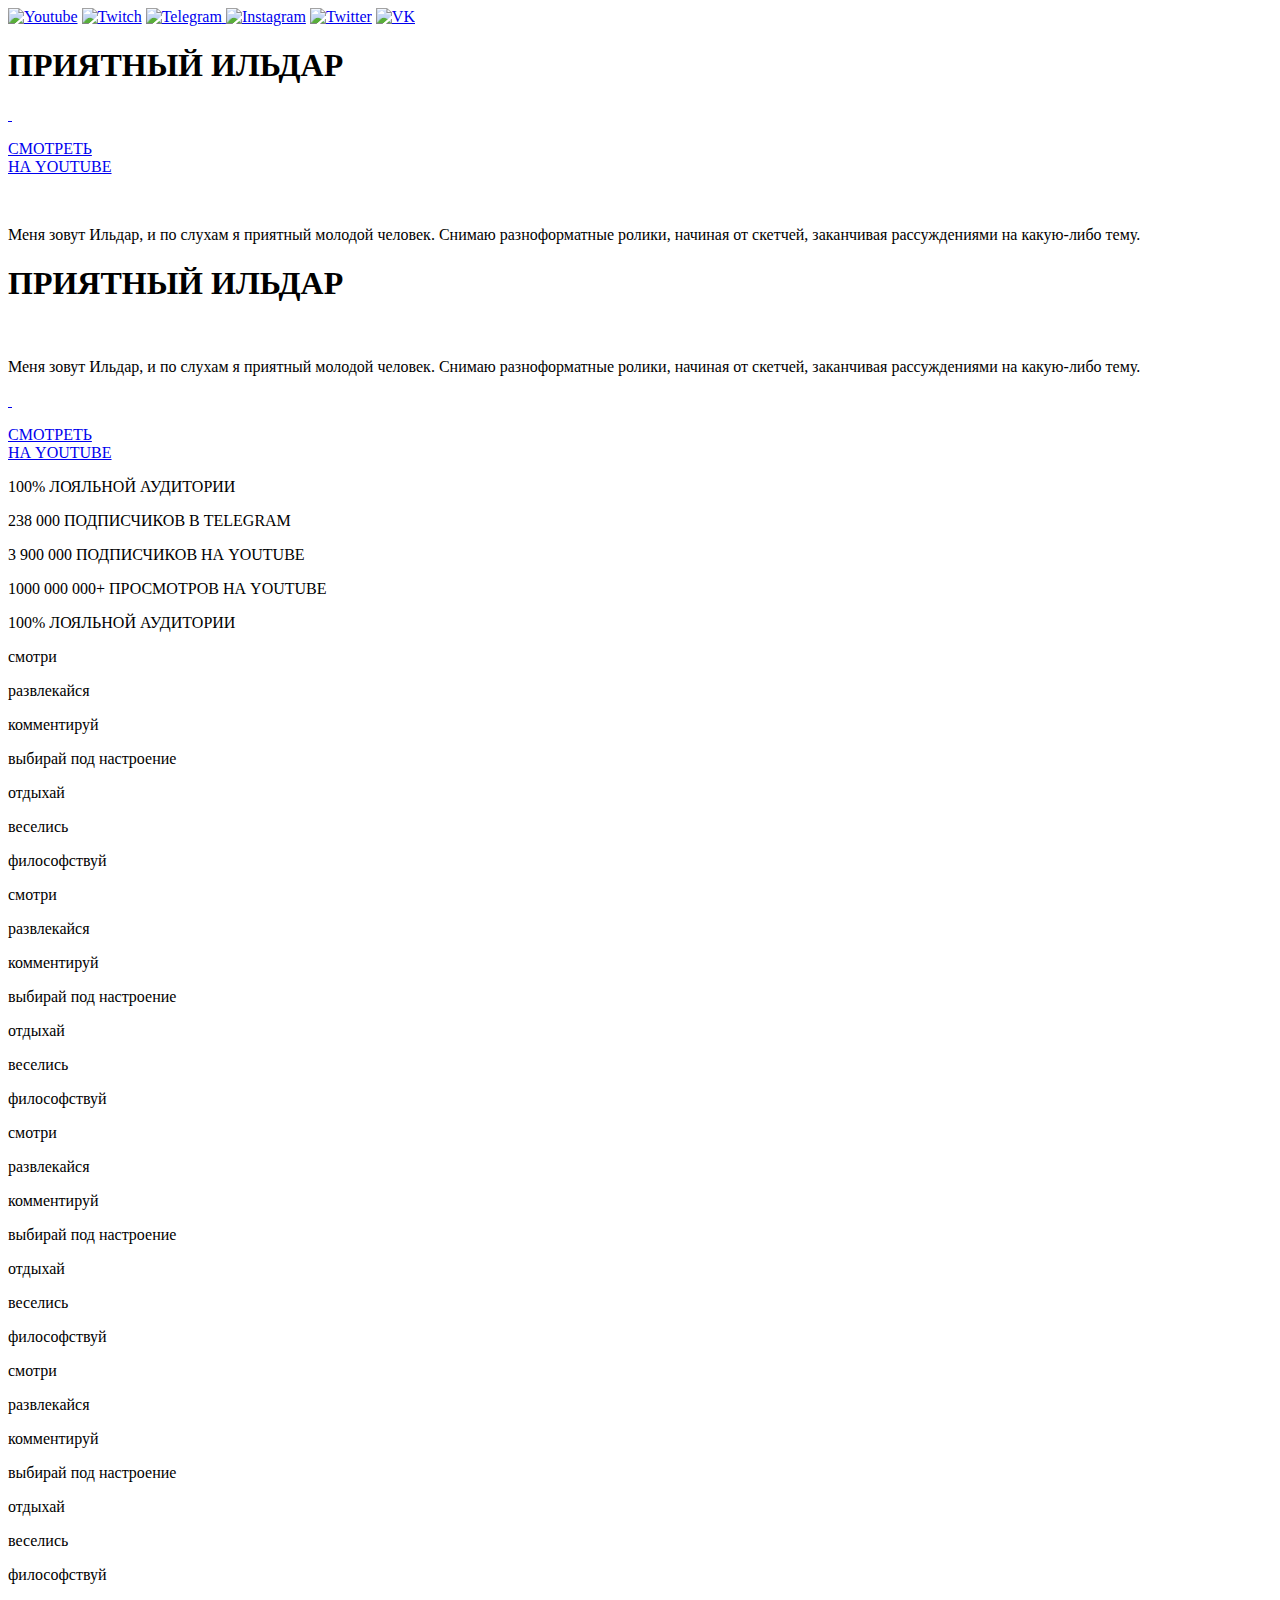
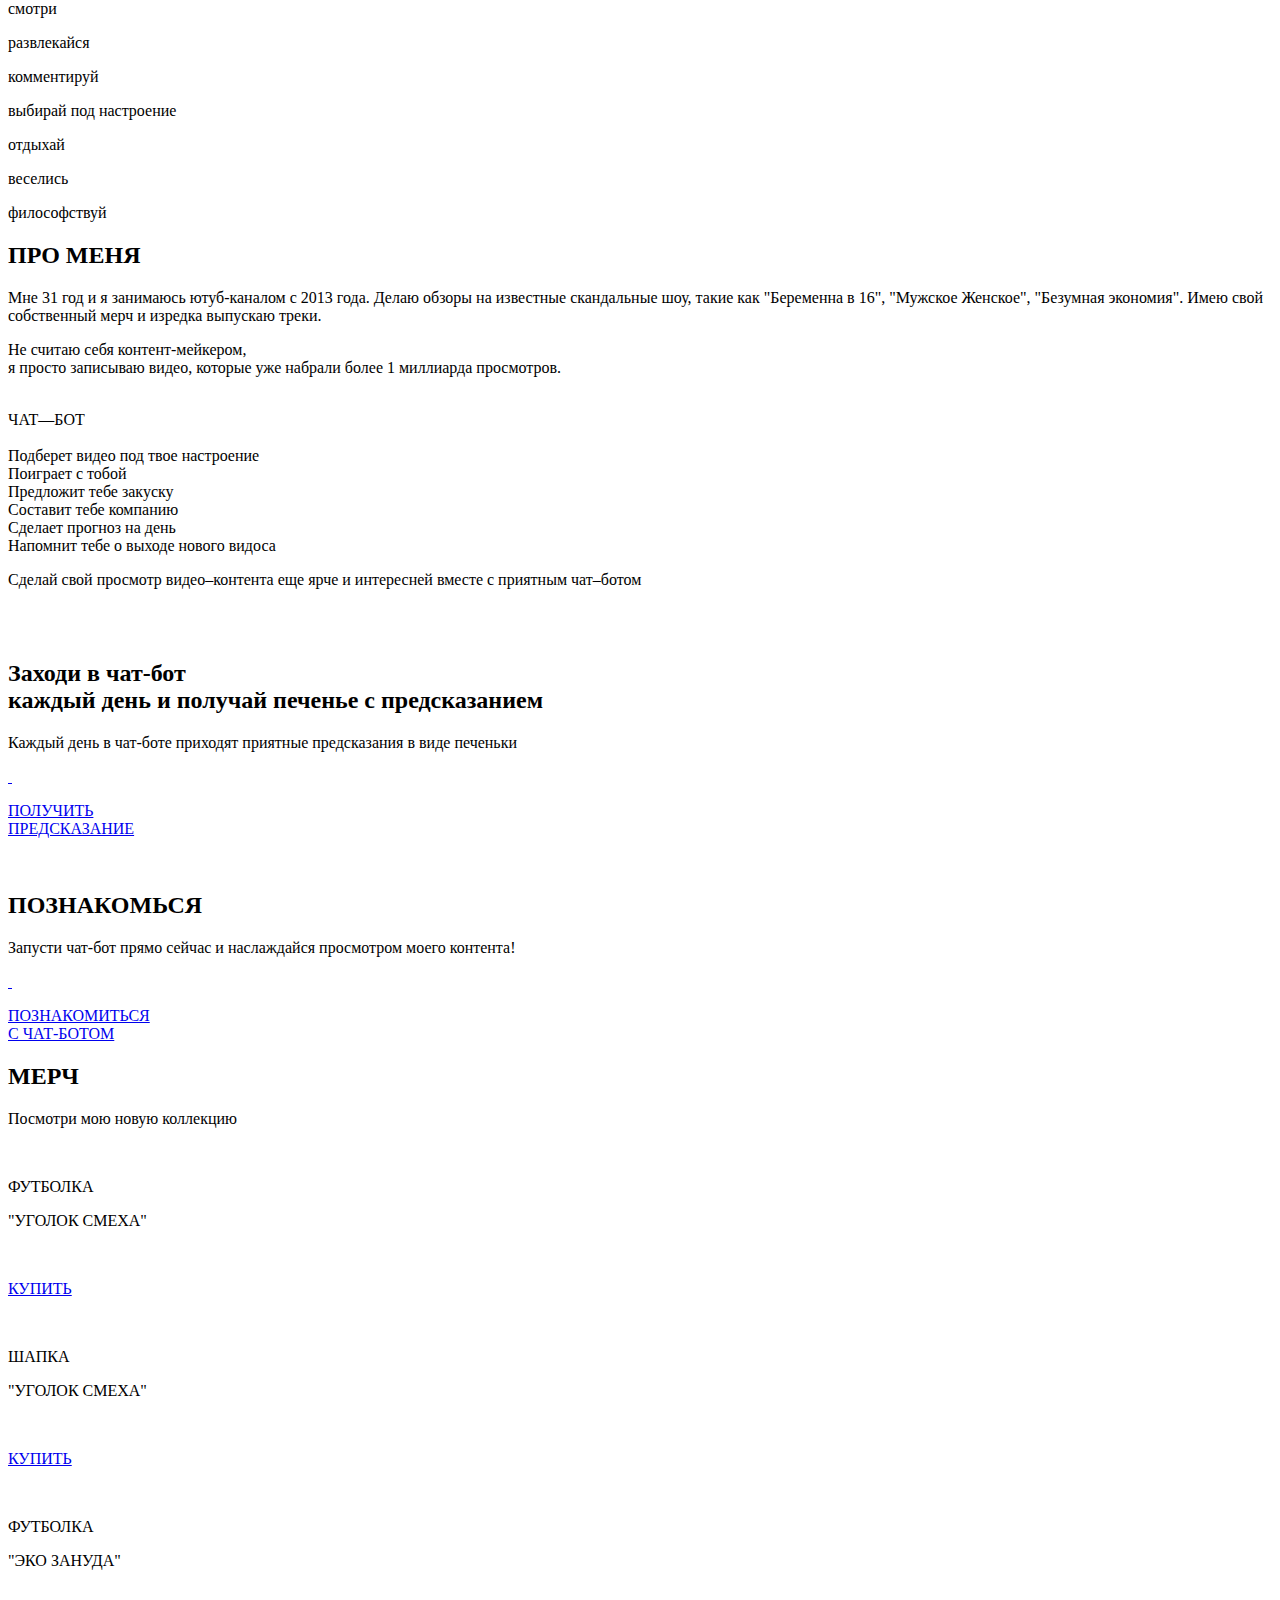
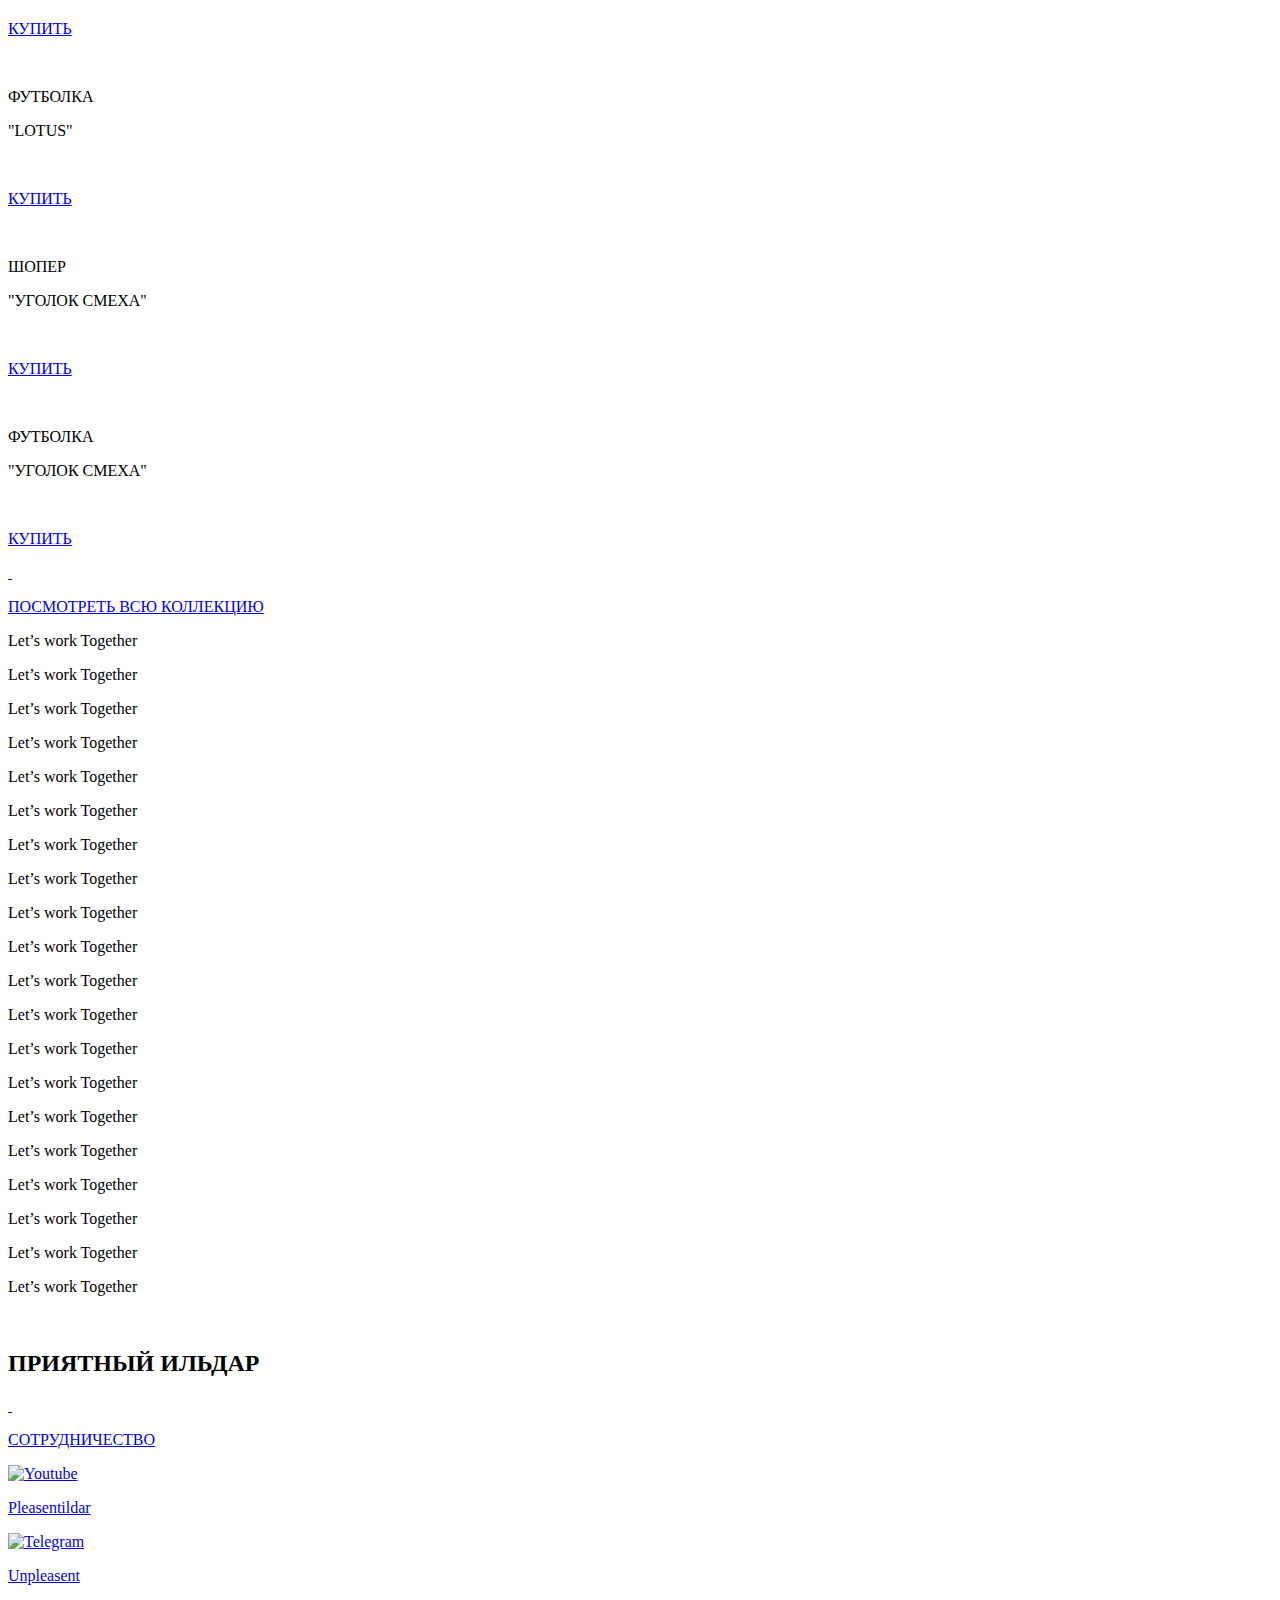
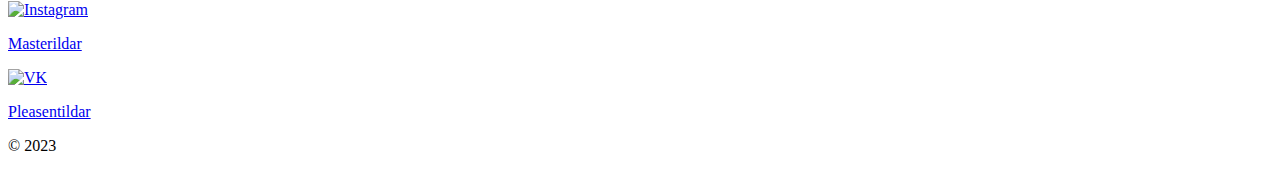
==== commit de9f8216: "Update index.html" ====
--- a/html/index.html
+++ b/html/index.html
@@ -39,7 +39,7 @@
     </header>
 
     <main class="main">
-      <section class="hero container">
+    <section class="hero hero_desctop container">
         <div class="hero__title__container">
           <h1 class="hero__title">ПРИЯТНЫЙ ИЛЬДАР</h1>
         </div>
@@ -63,6 +63,29 @@
         </div>
       </section>
 
+      <section class="hero hero_mobile container">
+        <div class="hero__title__container">
+          <h1 class="hero__title">ПРИЯТНЫЙ ИЛЬДАР</h1>
+        </div>
+        <div class="description__image">
+          <img class="hero-description__image" src="/hakaton/images/Badge.png" alt="" />
+        </div>
+        <div class="hero__description">
+          <p class="description__text">
+            Меня зовут Ильдар, и по слухам я приятный молодой человек. Снимаю разноформатные ролики, начиная от скетчей, заканчивая рассуждениями на
+            какую-либо тему.
+          </p>
+        </div>
+        <a href="https://www.youtube.com/@pleasantildar" target="_blank" class="hero__button button">
+          <div class="button__content">
+            <div class="button-content__arrow__container">
+              <img class="button__arrow" src="/hakaton/images/button-arrow.svg" alt="" />
+              <img class="button__arrow_y invisible" src="/hakaton/images/button-arrow_y.svg" alt="" />
+            </div>
+            <p class="content__text">СМОТРЕТЬ<br />НА YOUTUBE</p>
+          </div>
+        </a>
+      </section>
       <div class="separator__hero"></div>
 
       <div class="statistics container">
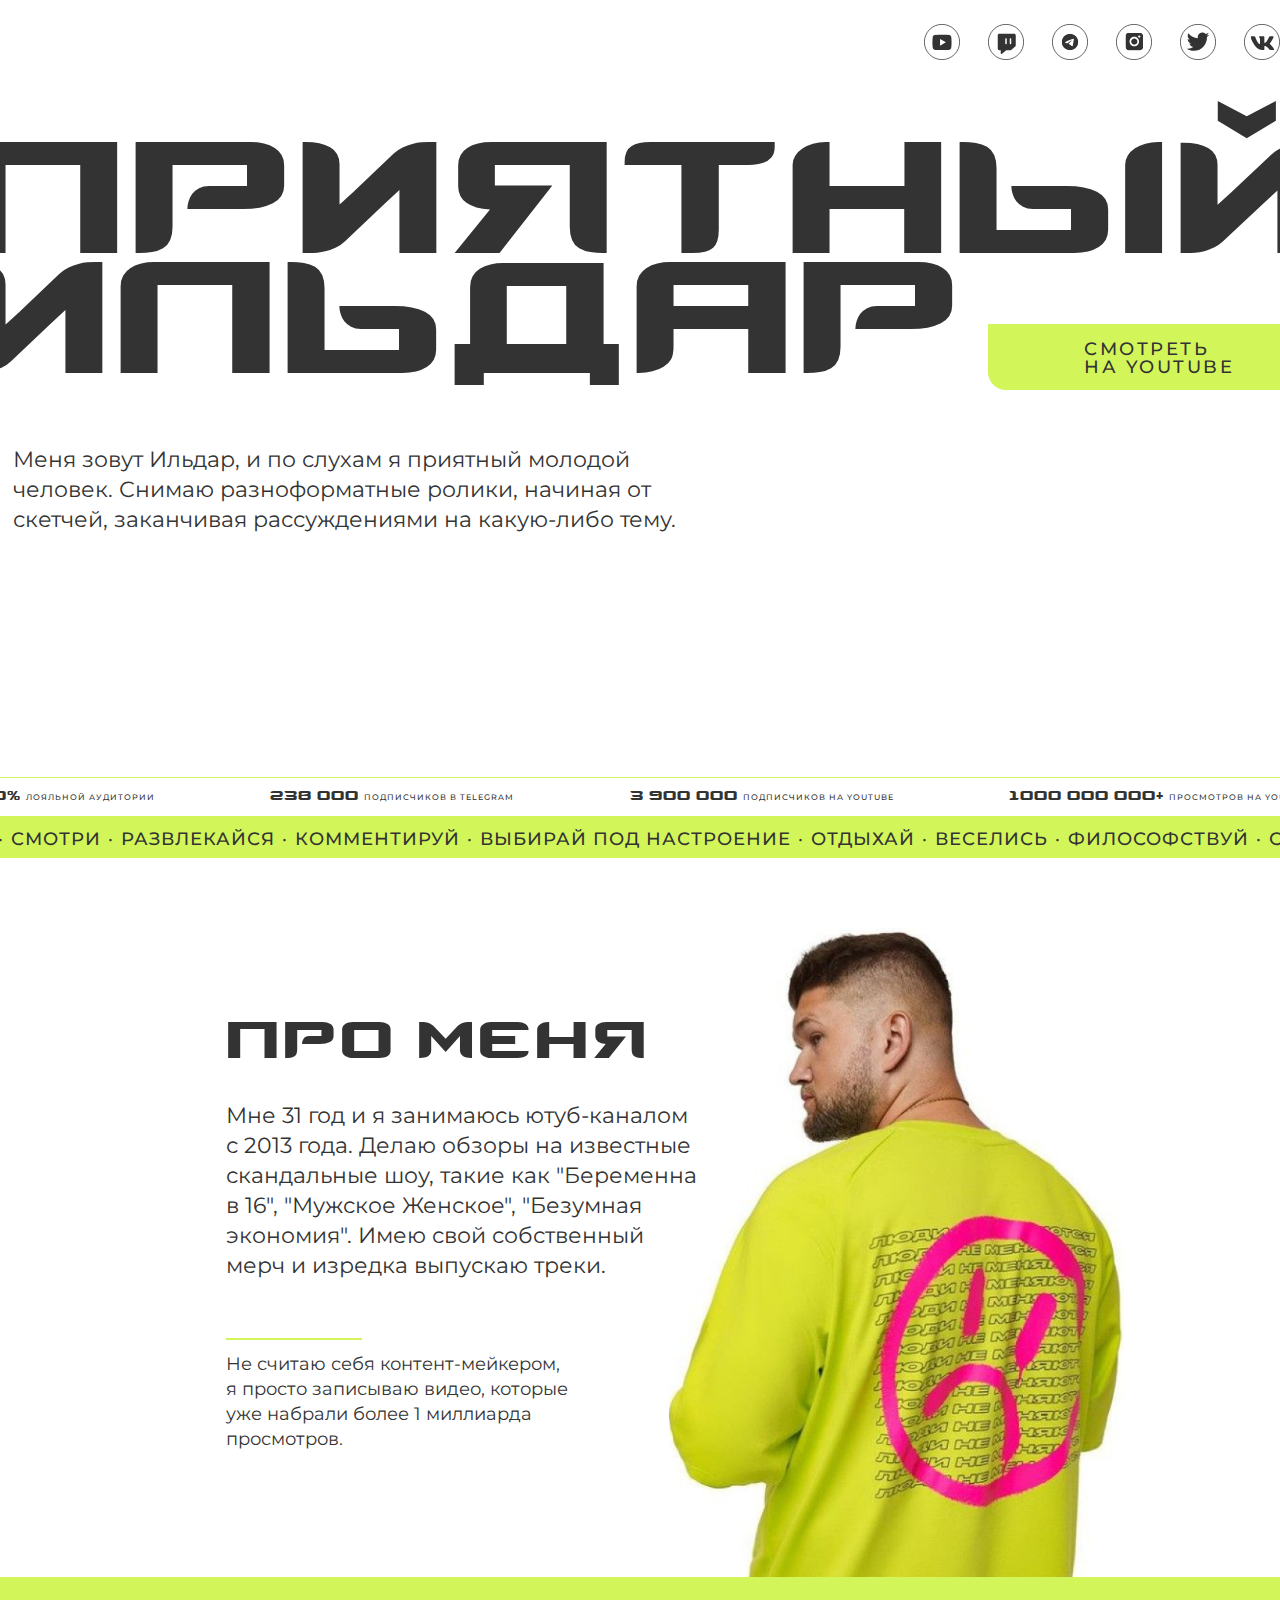
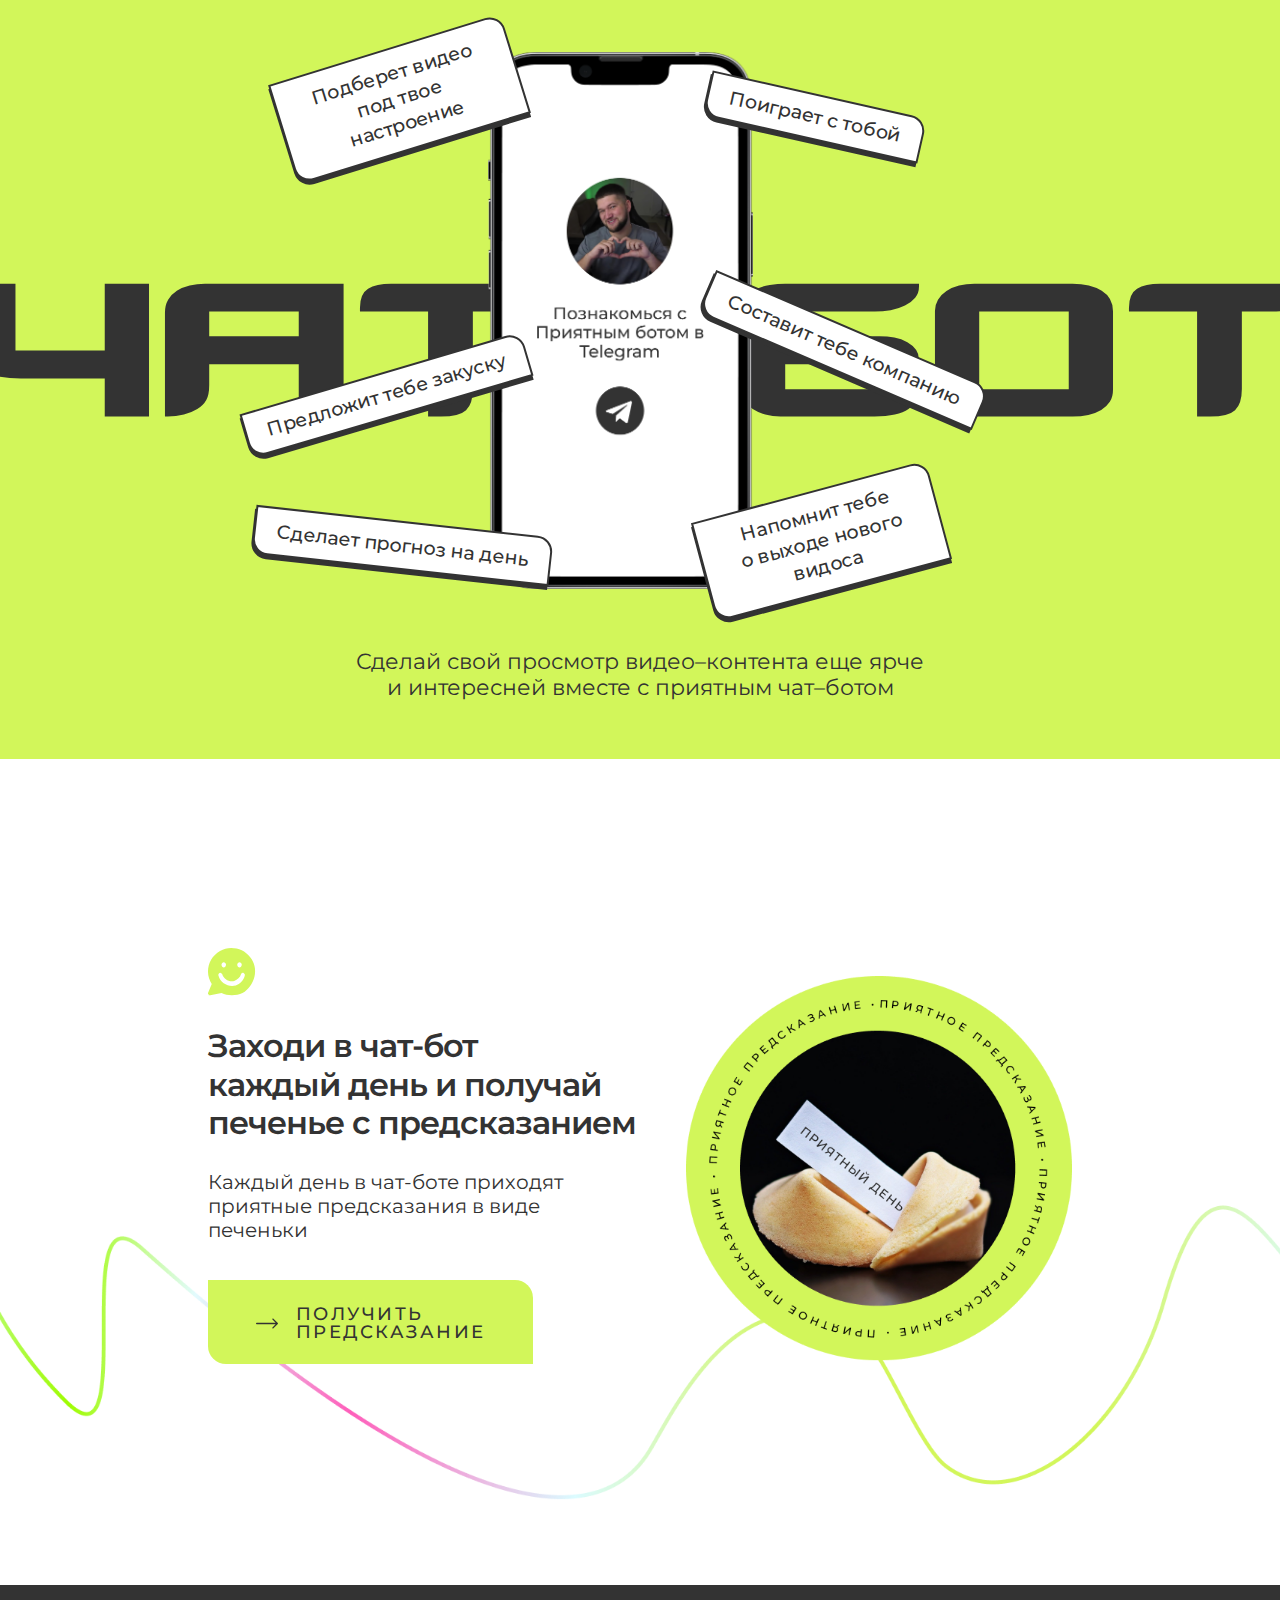
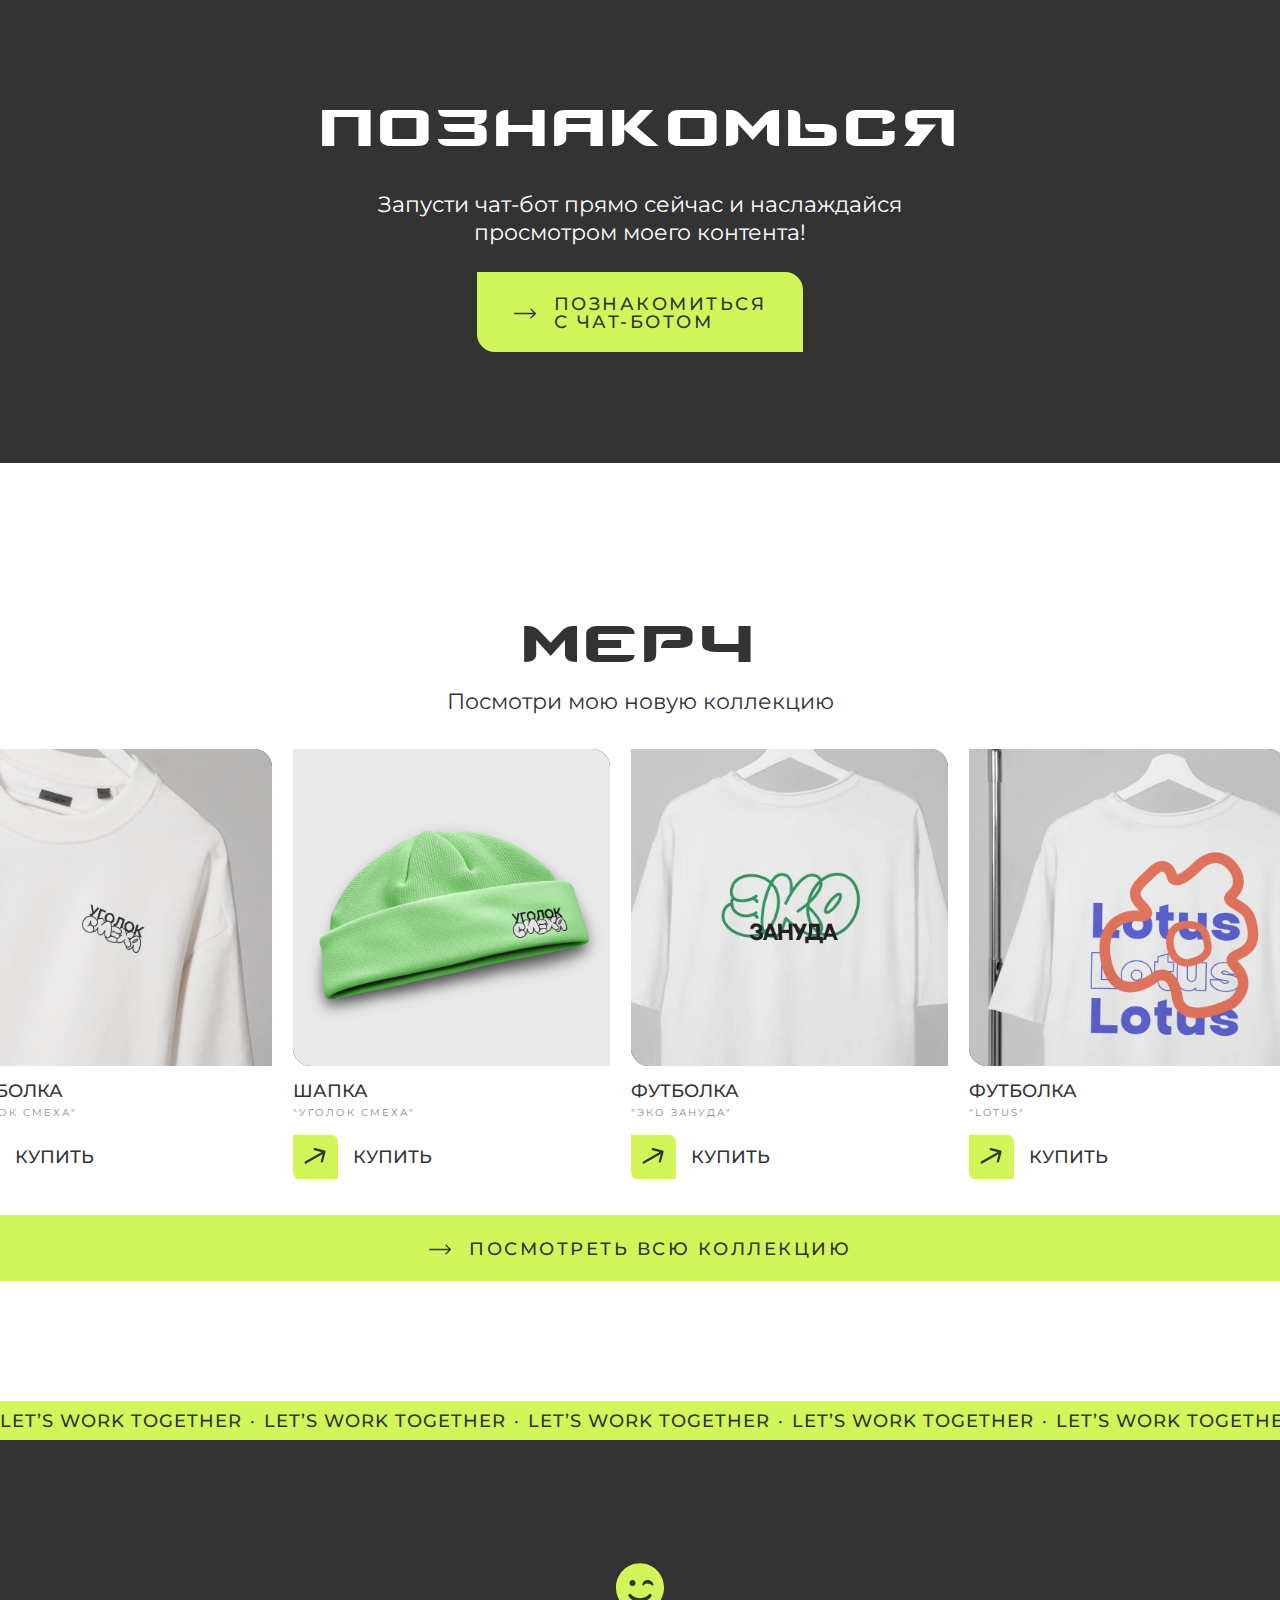
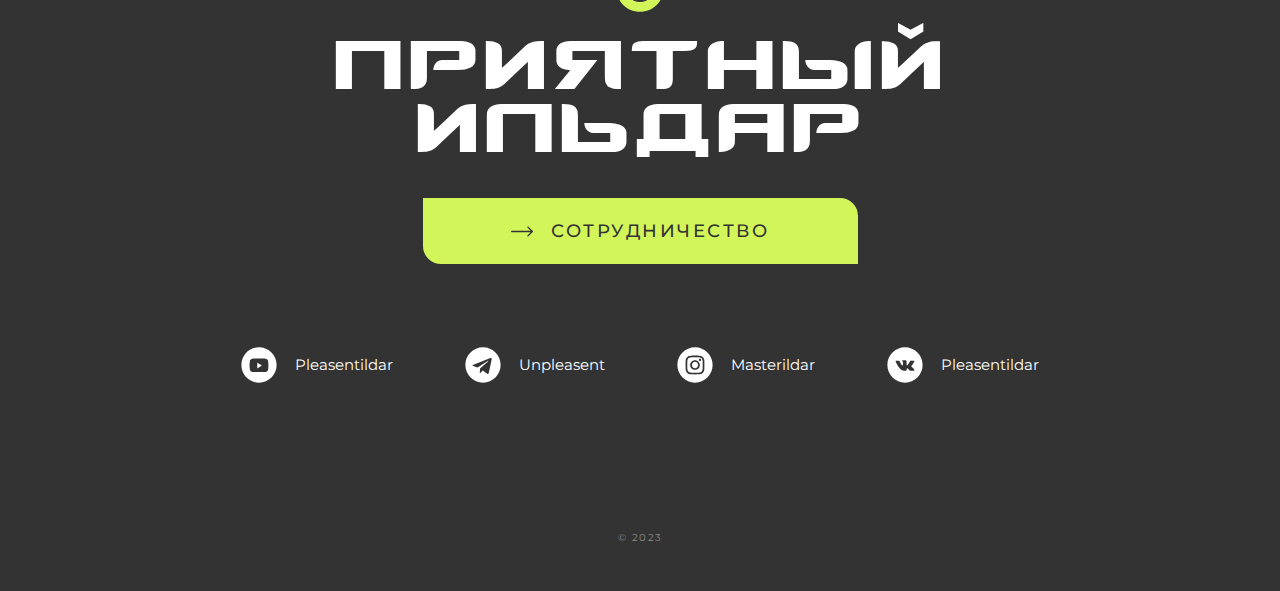
==== commit 882daf35: "Update index.html" ====
--- a/html/index.html
+++ b/html/index.html
@@ -1,9 +1,6 @@
 <!DOCTYPE html>
 <html lang="ru">
   <head>
-    <meta http-equiv="Cache-Control" content="no-cache, no-store, must-revalidate" />
-    <meta http-equiv="Pragma" content="no-cache" />
-    <meta http-equiv="Expires" content="0" />
     <meta charset="UTF-8" />
     <meta http-equiv="X-UA-Compatible" content="IE=edge" />
     <meta name="viewport" content="width=device-width, initial-scale=1.0" />
@@ -11,35 +8,35 @@
     <link rel="preconnect" href="https://fonts.googleapis.com" />
     <link rel="preconnect" href="https://fonts.gstatic.com" crossorigin />
     <link href="https://fonts.googleapis.com/css2?family=Montserrat:wght@400;500;600&display=swap" rel="stylesheet" />
-    <link rel="stylesheet" href="/hakaton/css/reset.css" />
-    <link rel="stylesheet" href="/hakaton/css/style.css" />
-    <script src="/hakaton/js/adaptive.js"></script>
+    <link rel="stylesheet" href="../css/reset.css" />
+    <link rel="stylesheet" href="../css/style.css" />
+    <script src="../js/adaptive.js"></script>
   </head>
 
   <body class="noselect">
     <header class="header container">
       <a href="https://www.youtube.com/@pleasantildar" target="_blank" class="header-link"
-        ><img src="/hakaton/images/icons-header/v.2/Youtube.svg" alt="Youtube"
+        ><img src="../images/icons-header/v.2/Youtube.svg" alt="Youtube"
       /></a>
       <a href="https://www.twitch.tv/ildarzhe" target="_blank" class="header-link"
-        ><img src="/hakaton/images/icons-header/v.2/Twitch.svg" alt="Twitch"
+        ><img src="../images/icons-header/v.2/Twitch.svg" alt="Twitch"
       /></a>
       <a href="https://www.t.me/unpleasent" target="_blank" class="header-link">
-        <img src="/hakaton/images/icons-header/v.2/Telegram.svg" alt="Telegram" />
+        <img src="../images/icons-header/v.2/Telegram.svg" alt="Telegram" />
       </a>
       <a href="https://www.instagram.com/masterildar" target="_blank" class="header-link"
-        ><img src="/hakaton/images/icons-header/v.2/Instagram.svg" alt="Instagram"
+        ><img src="../images/icons-header/v.2/Instagram.svg" alt="Instagram"
       /></a>
       <a href="https://www.twitter.com/master_ildar" target="_blank" class="header-link"
-        ><img src="/hakaton/images/icons-header/v.2/Twitter.svg" alt="Twitter"
+        ><img src="../images/icons-header/v.2/Twitter.svg" alt="Twitter"
       /></a>
-      <a href="https://www.vk.com/mastrildar" target="_blank" class="header-link">
-        <img src="/hakaton/images/icons-header/v.2/VK.svg" alt="VK" />
+      <a href="https://vk.com/pleasentildar" target="_blank" class="header-link">
+        <img src="../images/icons-header/v.2/VK.svg" alt="VK" />
       </a>
     </header>
 
     <main class="main">
-    <section class="hero hero_desctop container">
+      <section class="hero hero_desctop container">
         <div class="hero__title__container">
           <h1 class="hero__title">ПРИЯТНЫЙ ИЛЬДАР</h1>
         </div>
@@ -86,9 +83,10 @@
           </div>
         </a>
       </section>
+
       <div class="separator__hero"></div>
 
-      <div class="statistics container">
+      <div class="statistics">
         <div class="statistics__wrapper">
           <p class="statistics__text"><span class="statistics__numbers">100% </span> ЛОЯЛЬНОЙ АУДИТОРИИ</p>
           <p class="statistics__text"><span class="statistics__numbers">238 000 </span> ПОДПИСЧИКОВ В TELEGRAM</p>
@@ -159,7 +157,7 @@
           </p>
         </div>
         <div class="about__photo">
-          <img class="photo__image" src="/hakaton/images/about-photo.png" alt="" />
+          <img class="photo__image" src="../images/about-photo.png" alt="" />
         </div>
       </section>
 
@@ -168,7 +166,7 @@
         <div class="bot__promo">
           <div class="promo__phone">
             <div class="phone__image-container">
-              <img class="phone__image" src="/hakaton/images/phone.png" alt="" />
+              <img class="phone__image" src="../images/phone.png" alt="" />
             </div>
             <div class="promo__message message_1">Подберет видео под твое настроение</div>
             <div class="promo__message message_2">Поиграет с тобой</div>
@@ -183,20 +181,20 @@
 
       <section class="prediction">
         <div class="prediction-background__container">
-          <img class="prediction__background" src="/hakaton/images/prediction-decor.png" alt="" />
+          <img class="prediction__background" src="../images/prediction-decor.png" alt="" />
         </div>
 
         <div class="prediction__content">
           <div class="content__description">
-            <img class="content-description__image" src="/hakaton/images/chat-bubble.svg" alt="" />
+            <img class="content-description__image" src="../images/chat-bubble.svg" alt="" />
             <h2 class="content-description__title">Заходи в чат-бот<br />каждый день и получай печенье с предсказанием</h2>
             <p class="content-description__text">Каждый день в чат-боте приходят приятные предсказания в виде печеньки</p>
 
             <a href="https://t.me/PriyatniyIldar_bot" target="_blank" class="content-description__button button">
               <div class="button__content">
                 <div class="button-content__arrow__container">
-                  <img class="button__arrow" src="/hakaton/images/button-arrow.svg" alt="" />
-                  <img class="button__arrow_y invisible" src="/hakaton/images/button-arrow_y.svg" alt="" />
+                  <img class="button__arrow" src="../images/button-arrow.svg" alt="" />
+                  <img class="button__arrow_y invisible" src="../images/button-arrow_y.svg" alt="" />
                 </div>
                 <p class="content__text">ПОЛУЧИТЬ<br />ПРЕДСКАЗАНИЕ</p>
               </div>
@@ -204,7 +202,7 @@
           </div>
 
           <div class="content__image__container">
-            <img class="content-image-container__image" src="/hakaton/images/prediction-image.png" alt="" />
+            <img class="content-image-container__image" src="../images/prediction-image.png" alt="" />
           </div>
         </div>
       </section>
@@ -215,8 +213,8 @@
         <a href="https://t.me/PriyatniyIldar_bot" target="_blank" class="call-to-action__button button">
           <div class="button__content">
             <div class="button-content__arrow__container">
-              <img class="button__arrow" src="/hakaton/images/button-arrow.svg" alt="" />
-              <img class="button__arrow_y invisible" src="/hakaton/images/button-arrow_y.svg" alt="" />
+              <img class="button__arrow" src="../images/button-arrow.svg" alt="" />
+              <img class="button__arrow_y invisible" src="../images/button-arrow_y.svg" alt="" />
             </div>
             <p class="content__text">ПОЗНАКОМИТЬСЯ<br />С ЧАТ-БОТОМ</p>
           </div>
@@ -230,67 +228,67 @@
           <div class="merch__cards">
             <div class="cards__card">
               <div class="card__image__container">
-                <img class="card__image" src="/hakaton/images/merch/merch-5.jpg" alt="" />
+                <img class="card__image" src="../images/merch/merch-5.jpg" alt="" />
               </div>
               <p class="card__title">ФУТБОЛКА</p>
               <p class="card__description">"УГОЛОК СМЕХА"</p>
               <a href="#" class="card__link">
-                <img class="card-link__hover" src="/hakaton/images/merch-arrow-square.svg" alt="" />
-                <p class="link__title">КУПИТЬ</p>
-              </a>
-            </div>
-            <div class="cards__card">
-              <div class="card__image__container">
-                <img class="card__image" src="/hakaton/images/merch/merch-4.jpg" alt="" />
+                <img class="card-link__hover" src="../images/merch-arrow-square.svg" alt="" />
+                <p class="link__title">КУПИТЬ</p>
+              </a>
+            </div>
+            <div class="cards__card">
+              <div class="card__image__container">
+                <img class="card__image" src="../images/merch/merch-4.jpg" alt="" />
               </div>
               <p class="card__title">ШАПКА</p>
               <p class="card__description">"УГОЛОК СМЕХА"</p>
               <a href="#" class="card__link">
-                <img class="card-link__hover" src="/hakaton/images/merch-arrow-square.svg" alt="" />
-                <p class="link__title">КУПИТЬ</p>
-              </a>
-            </div>
-            <div class="cards__card">
-              <div class="card__image__container">
-                <img class="card__image" src="/hakaton/images/merch/merch-2.jpg" alt="" />
+                <img class="card-link__hover" src="../images/merch-arrow-square.svg" alt="" />
+                <p class="link__title">КУПИТЬ</p>
+              </a>
+            </div>
+            <div class="cards__card">
+              <div class="card__image__container">
+                <img class="card__image" src="../images/merch/merch-2.jpg" alt="" />
               </div>
               <p class="card__title">ФУТБОЛКА</p>
               <p class="card__description">"ЭКО ЗАНУДА"</p>
               <a href="#" class="card__link">
-                <img class="card-link__hover" src="/hakaton/images/merch-arrow-square.svg" alt="" />
-                <p class="link__title">КУПИТЬ</p>
-              </a>
-            </div>
-            <div class="cards__card">
-              <div class="card__image__container">
-                <img class="card__image" src="/hakaton/images/merch/merch-1.jpg" alt="" />
+                <img class="card-link__hover" src="../images/merch-arrow-square.svg" alt="" />
+                <p class="link__title">КУПИТЬ</p>
+              </a>
+            </div>
+            <div class="cards__card">
+              <div class="card__image__container">
+                <img class="card__image" src="../images/merch/merch-1.jpg" alt="" />
               </div>
               <p class="card__title">ФУТБОЛКА</p>
               <p class="card__description">"LOTUS"</p>
               <a href="#" class="card__link">
-                <img class="card-link__hover" src="/hakaton/images/merch-arrow-square.svg" alt="" />
-                <p class="link__title">КУПИТЬ</p>
-              </a>
-            </div>
-            <div class="cards__card">
-              <div class="card__image__container">
-                <img class="card__image" src="/hakaton/images/merch/merch-6.jpg" alt="" />
+                <img class="card-link__hover" src="../images/merch-arrow-square.svg" alt="" />
+                <p class="link__title">КУПИТЬ</p>
+              </a>
+            </div>
+            <div class="cards__card">
+              <div class="card__image__container">
+                <img class="card__image" src="../images/merch/merch-6.jpg" alt="" />
               </div>
               <p class="card__title">ШОПЕР</p>
               <p class="card__description">"УГОЛОК СМЕХА"</p>
               <a href="#" class="card__link">
-                <img class="card-link__hover" src="/hakaton/images/merch-arrow-square.svg" alt="" />
-                <p class="link__title">КУПИТЬ</p>
-              </a>
-            </div>
-            <div class="cards__card">
-              <div class="card__image__container">
-                <img class="card__image" src="/hakaton/images/merch/merch-3.jpg" alt="" />
+                <img class="card-link__hover" src="../images/merch-arrow-square.svg" alt="" />
+                <p class="link__title">КУПИТЬ</p>
+              </a>
+            </div>
+            <div class="cards__card">
+              <div class="card__image__container">
+                <img class="card__image" src="../images/merch/merch-3.jpg" alt="" />
               </div>
               <p class="card__title">ФУТБОЛКА</p>
               <p class="card__description">"УГОЛОК СМЕХА"</p>
               <a href="#" class="card__link">
-                <img class="card-link__hover" src="/hakaton/images/merch-arrow-square.svg" alt="" />
+                <img class="card-link__hover" src="../images/merch-arrow-square.svg" alt="" />
                 <p class="link__title">КУПИТЬ</p>
               </a>
             </div>
@@ -299,8 +297,8 @@
         <a href="#" class="merch__button button">
           <div class="button__content merch-button__content">
             <div class="button-content__arrow__container">
-              <img class="button__arrow" src="/hakaton/images/button-arrow.svg" alt="" />
-              <img class="button__arrow_y invisible" src="/hakaton/images/button-arrow_y.svg" alt="" />
+              <img class="button__arrow" src="../images/button-arrow.svg" alt="" />
+              <img class="button__arrow_y invisible" src="../images/button-arrow_y.svg" alt="" />
             </div>
             <p class="content__text merch-button__content__text">ПОСМОТРЕТЬ ВСЮ КОЛЛЕКЦИЮ</p>
           </div>
@@ -333,13 +331,13 @@
           <p class="runline-footer__item">Let’s work Together</p>
         </div>
       </div>
-      <img class="footer__smile" src="/hakaton/images/smile.svg" alt="" />
+      <img class="footer__smile" src="../images/smile.svg" alt="" />
       <h2 class="footer__title">ПРИЯТНЫЙ ИЛЬДАР</h2>
       <a href="mailto:priyatniyildar.ads@gmail.com" class="footer__button button" target="_blank">
         <div class="button__content">
           <div class="button-content__arrow__container">
-            <img class="button__arrow" src="/hakaton/images/button-arrow.svg" alt="" />
-            <img class="button__arrow_y invisible" src="/hakaton/images/button-arrow_y.svg" alt="" />
+            <img class="button__arrow" src="../images/button-arrow.svg" alt="" />
+            <img class="button__arrow_y invisible" src="../images/button-arrow_y.svg" alt="" />
           </div>
           <p class="content__text">СОТРУДНИЧЕСТВО</p>
         </div>
@@ -347,28 +345,28 @@
 
       <div class="footer__networks">
         <a href="https://www.youtube.com/@pleasantildar" target="_blank" class="footer-link">
-          <img class="footer-link__icon" src="/hakaton/images/icons-footer/Youtube.svg" alt="Youtube" />
+          <img class="footer-link__icon" src="../images/icons-footer/Youtube.svg" alt="Youtube" />
           <p>Pleasentildar</p>
         </a>
 
         <a href="https://www.t.me/unpleasent" target="_blank" class="footer-link"
-          ><img class="footer-link__icon" src="/hakaton/images/icons-footer/Telegram.svg" alt="Telegram" />
+          ><img class="footer-link__icon" src="../images/icons-footer/Telegram.svg" alt="Telegram" />
           <p>Unpleasent</p>
         </a>
 
         <a href="https://www.instagram.com/masterildar" target="_blank" class="footer-link">
-          <img class="footer-link__icon" src="/hakaton/images/icons-footer/Instagram.svg" alt="Instagram" />
+          <img class="footer-link__icon" src="../images/icons-footer/Instagram.svg" alt="Instagram" />
           <p>Masterildar</p>
         </a>
 
-        <a href="https://www.vk.com/mastrildar" target="_blank" class="footer-link">
-          <img class="footer-link__icon" src="/hakaton/images/icons-footer/VK.svg" alt="VK" />
+        <a href="https://vk.com/pleasentildar" target="_blank" class="footer-link">
+          <img class="footer-link__icon" src="../images/icons-footer/VK.svg" alt="VK" />
           <p>Pleasentildar</p>
         </a>
       </div>
       <p class="footer__year">© 2023</p>
     </footer>
 
-    <script src="/hakaton/js/index.js"></script>
+    <script src="../js/index.js"></script>
   </body>
 </html>
--- a/css/style.css
+++ b/css/style.css
@@ -0,0 +1,2647 @@
+@font-face {
+  font-family: "counter-strike";
+  src: local(cs_regular), url(../fonts/cs_regular.woff);
+}
+
+@font-face {
+  font-family: "counter-strike_bold";
+  src: local(cs_bold), url(../fonts/cs_bold.woff);
+}
+
+html {
+  scroll-behavior: smooth;
+}
+
+:root {
+  --yellow: #d2f65a;
+  --black: #333333;
+  --grey: #898989;
+  --white: #ffffff;
+}
+
+body {
+  font-family: "Montserrat", Helvetica, Arial, sans-serif;
+  color: var(--black);
+  display: flex;
+  flex-direction: column;
+  align-items: center;
+  min-height: 100vh;
+  /* max-width: 1920px; */
+  overflow-x: hidden;
+}
+
+.noselect {
+  -webkit-touch-callout: none; /* iOS Safari */
+  -webkit-user-select: none; /* Safari */
+  -khtml-user-select: none; /* Konqueror HTML */
+  -moz-user-select: none; /* Old versions of Firefox */
+  -ms-user-select: none; /* Internet Explorer/Edge */
+  user-select: none; /* Non-prefixed version, currently
+                                  supported by Chrome, Edge, Opera and Firefox */
+}
+
+.invisible {
+  display: none;
+}
+
+.button {
+  display: flex;
+  justify-content: center;
+  align-items: center;
+  background-color: var(--yellow);
+  border-top-right-radius: 24px;
+  border-bottom-left-radius: 24px;
+  max-width: clamp(325px, 24vw, 435px);
+  width: 100%;
+  padding: 33px 0px 30px;
+
+  font-size: 24px;
+  font-weight: 500;
+  text-transform: uppercase;
+  letter-spacing: 3px;
+  box-sizing: border-box;
+  z-index: 1;
+}
+
+.button:hover {
+  padding: 32px 0px 29px;
+  color: var(--yellow);
+  background-color: var(--black);
+  border: 1px solid var(--yellow);
+}
+
+.button__content {
+  display: flex;
+  justify-content: center;
+  align-items: center;
+  height: 100%;
+  gap: 24px;
+}
+
+.container {
+  max-width: clamp(1345px, 97vw, 1815px);
+}
+
+@media screen and (max-width: 1600px) {
+  html {
+    max-width: 1600px;
+    overflow-x: hidden;
+  }
+
+  .button {
+    display: flex;
+    justify-content: center;
+    align-items: center;
+    background-color: var(--yellow);
+    border-top-right-radius: 18px;
+    border-bottom-left-radius: 18px;
+    max-width: 325px;
+    width: 100%;
+    height: 66px;
+    padding: 13px 0px 12px;
+
+    font-size: 18px;
+    font-weight: 500;
+    text-transform: uppercase;
+    letter-spacing: 2.5px;
+    box-sizing: border-box;
+
+    border: 1px solid transparent;
+  }
+
+  .button:hover {
+    padding: 13px 0px 12px;
+    color: var(--yellow);
+    background-color: var(--black);
+    border: 1px solid var(--yellow);
+  }
+
+  .button__content {
+    display: flex;
+    justify-content: center;
+    align-items: center;
+    height: 100%;
+    gap: 18px;
+  }
+
+  .button-content__arrow__container {
+    max-width: 22px;
+  }
+
+  .button__arrow,
+  .button__arrow_y {
+    width: 100%;
+  }
+
+  .call-to-action__button,
+  .content-description__button {
+    height: 84px;
+  }
+
+  .container {
+    max-width: 1345px;
+  }
+}
+
+@media screen and (max-width: 1200px) {
+  html {
+    max-width: 1200px;
+    overflow-x: hidden;
+  }
+
+  .button {
+    display: flex;
+    justify-content: center;
+    align-items: center;
+    background-color: var(--yellow);
+    border-top-right-radius: 18px;
+    border-bottom-left-radius: 18px;
+    max-width: 264px;
+    width: 100%;
+    height: 66px;
+    padding: 13px 0px 12px;
+
+    font-size: 16px;
+    font-weight: 500;
+    text-transform: uppercase;
+    letter-spacing: 2.5px;
+    box-sizing: border-box;
+
+    border: 1px solid transparent;
+  }
+
+  .button:hover {
+    padding: 13px 0px 12px;
+    color: var(--yellow);
+    background-color: var(--black);
+    border: 1px solid var(--yellow);
+  }
+
+  .button__content {
+    display: flex;
+    justify-content: center;
+    align-items: center;
+    height: 100%;
+    gap: 18px;
+  }
+
+  .button-content__arrow__container {
+    max-width: 22px;
+  }
+
+  .button__arrow,
+  .button__arrow_y {
+    width: 100%;
+  }
+
+  .call-to-action__button,
+  .content-description__button {
+    height: 84px;
+  }
+
+  .container {
+    max-width: 1103px;
+  }
+}
+
+@media screen and (max-width: 481px) {
+  html {
+    max-width: 480px;
+    overflow-x: hidden;
+  }
+
+  .button {
+    display: flex;
+    justify-content: center;
+    align-items: center;
+    background-color: var(--yellow);
+    border-top-right-radius: 18px;
+    border-bottom-left-radius: 18px;
+    max-width: 335px;
+    width: 100%;
+    height: 60px;
+    padding: 13px 0px 12px;
+
+    font-size: 12px;
+    font-weight: 500;
+    text-transform: uppercase;
+    letter-spacing: 2px;
+    box-sizing: border-box;
+
+    border: 1px solid transparent;
+  }
+
+  .button:hover {
+    padding: 13px 0px 12px;
+    color: var(--black);
+    background-color: var(--yellow);
+    border: 1px solid transparent;
+  }
+
+  .button__content {
+    display: flex;
+    justify-content: center;
+    align-items: center;
+    height: 100%;
+    gap: 18px;
+  }
+
+  .button-content__arrow__container {
+    max-width: 23px;
+  }
+
+  .button__arrow,
+  .button__arrow_y {
+    width: 100%;
+  }
+
+  .content__text {
+    line-height: 120%;
+  }
+
+  .container {
+    max-width: clamp(241px, 76vw, 335px);
+  }
+}
+
+.header {
+  width: 100%;
+  display: flex;
+  justify-content: flex-end;
+  gap: 36px;
+  margin: 32px 0;
+}
+
+.main {
+  display: flex;
+  flex-direction: column;
+  align-items: center;
+}
+
+.hero {
+  margin-top: 40px;
+  height: calc(100vh - 211px);
+  max-height: 1090px;
+  position: relative;
+  display: flex;
+  flex-direction: column;
+}
+
+.hero_mobile {
+  display: none;
+}
+
+.hero__title__container {
+  position: relative;
+  margin-bottom: 0px;
+}
+
+.hero__title {
+  font-family: "counter-strike";
+  font-size: clamp(221px, 16vw, 300px);
+  line-height: 165px;
+  position: relative;
+  letter-spacing: 5px;
+  top: 25px;
+  left: -8px;
+  z-index: -1;
+  box-sizing: border-box;
+}
+
+.hero__button {
+  /* position: absolute; */
+  top: 0px;
+  right: 0px;
+  margin-top: -94px;
+  align-self: flex-end;
+}
+
+.hero__description {
+  display: flex;
+  align-items: center;
+  gap: 45px;
+  padding-top: 55px;
+}
+
+.description__text {
+  max-width: 914px;
+  font-size: clamp(22px, 1.5vw, 30px);
+  line-height: 35px;
+}
+
+.separator__hero {
+  width: 100%;
+  height: 1px;
+  background-color: var(--yellow);
+}
+
+.statistics {
+  max-width: clamp(1345px, 97vw, 1815px);
+  width: 100%;
+}
+
+.statistics__wrapper {
+  display: flex;
+  justify-content: space-between;
+  padding: 17px 0;
+}
+
+.statistics__text {
+  font-size: 10px;
+  letter-spacing: 2px;
+  font-weight: 500;
+}
+
+.statistics__numbers {
+  font-family: "counter-strike";
+  font-size: clamp(18px, 1.3vw, 25px);
+}
+
+.statistics__unique {
+  display: none;
+}
+
+.runline-hero {
+  position: relative;
+  overflow: hidden;
+  width: 100%;
+  height: 56px;
+  display: flex;
+  align-items: center;
+  flex-wrap: nowrap;
+  background-color: var(--yellow);
+  margin-bottom: 30px;
+  padding-top: 3px;
+}
+
+.runline-hero__container {
+  display: flex;
+  animation: runline-hero 15s linear infinite;
+}
+
+.runline-hero__item {
+  white-space: nowrap;
+  flex-shrink: 0;
+  font-size: 24px;
+  font-weight: 500;
+  letter-spacing: 1.5px;
+  text-transform: uppercase;
+}
+
+.runline-hero__item::after {
+  content: "·";
+  margin: 0 10px;
+}
+
+@keyframes runline-hero {
+  0% {
+    transform: translateZ(0);
+  }
+
+  to {
+    transform: translate3d(-100%, 0, 0);
+  }
+}
+
+@media screen and (max-width: 1600px) {
+  .header {
+    gap: 28px;
+    margin: 24px 0;
+  }
+
+  .header-link img {
+    max-width: 36px;
+  }
+
+  .hero {
+    margin-top: 40px;
+    height: calc(100vh - 165px);
+    min-height: 540px;
+    max-height: 650px;
+    position: relative;
+  }
+
+  .hero__title__container {
+    position: relative;
+    margin-bottom: 56px;
+  }
+
+  .hero__title {
+    font-family: "counter-strike";
+    font-size: 221px;
+    line-height: 120px;
+    position: relative;
+    letter-spacing: 5px;
+    top: 25px;
+    left: -6px;
+    z-index: -1;
+    box-sizing: border-box;
+  }
+
+  .hero__button {
+    /* position: absolute; */
+    top: 0px;
+    right: 0px;
+    margin-top: -99px;
+    align-self: flex-end;
+  }
+
+  .hero__description {
+    display: flex;
+    align-items: center;
+    gap: 45px;
+  }
+
+  .description__image {
+    max-width: 214px;
+  }
+
+  .hero-description__image {
+    width: 100%;
+  }
+
+  .description__text {
+    max-width: 686px;
+    font-size: 22px;
+    line-height: 30px;
+  }
+
+  .separator__hero {
+    width: 100%;
+    height: 1px;
+    background-color: var(--yellow);
+  }
+  .statistics {
+    display: flex;
+    justify-content: center;
+  }
+
+  .statistics__wrapper {
+    display: flex;
+    justify-content: space-between;
+    padding: 10px 0;
+    max-width: 1345px;
+    width: 100%;
+  }
+
+  .statistics__text {
+    font-size: 8px;
+    letter-spacing: 1px;
+    font-weight: 500;
+  }
+
+  .statistics__numbers {
+    font-family: "counter-strike";
+    font-size: 18px;
+  }
+
+  .runline-hero {
+    position: relative;
+    overflow: hidden;
+    width: 100%;
+    height: 42px;
+    display: flex;
+    align-items: center;
+    flex-wrap: nowrap;
+    background-color: var(--yellow);
+    margin-bottom: 70px;
+    padding-top: 3px;
+  }
+
+  .runline-hero__container {
+    display: flex;
+    animation: runline-hero 15s linear infinite;
+  }
+
+  .runline-hero__item {
+    white-space: nowrap;
+    flex-shrink: 0;
+    font-size: 18px;
+    font-weight: 500;
+    letter-spacing: 1px;
+    text-transform: uppercase;
+  }
+
+  .runline-hero__item::after {
+    content: "·";
+    margin: 0 7px;
+  }
+}
+
+@media screen and (max-width: 1201px) {
+  .header {
+    gap: 28px;
+    margin: 24px 0;
+  }
+
+  .header-link img {
+    max-width: 36px;
+  }
+
+  .hero {
+    margin-top: 0px;
+    height: 100%;
+    min-height: 550px;
+    position: relative;
+  }
+
+  .hero__title__container {
+    position: relative;
+    margin-bottom: 56px;
+  }
+
+  .hero__title {
+    font-family: "counter-strike";
+    font-size: 180px;
+    line-height: 105px;
+    position: relative;
+    letter-spacing: 5px;
+    top: 25px;
+    left: -6px;
+    z-index: -1;
+    box-sizing: border-box;
+  }
+
+  .hero__button {
+    /* position: absolute; */
+    top: 0px;
+    right: 0px;
+    margin-top: -104px;
+    align-self: flex-end;
+  }
+
+  .hero__description {
+    display: flex;
+    align-items: center;
+    gap: 45px;
+  }
+
+  .description__image {
+    max-width: 214px;
+  }
+
+  .hero-description__image {
+    width: 100%;
+  }
+
+  .description__text {
+    max-width: 686px;
+    font-size: 20px;
+    line-height: 25px;
+  }
+
+  .separator__hero {
+    width: 100%;
+    height: 1px;
+    background-color: var(--yellow);
+  }
+
+  .statistics__wrapper {
+    display: flex;
+    justify-content: space-between;
+    padding: 10px 0;
+    width: 1103px;
+  }
+
+  .statistics__text {
+    font-size: 8px;
+    letter-spacing: 1px;
+    font-weight: 500;
+  }
+
+  .statistics__numbers {
+    font-family: "counter-strike";
+    font-size: 18px;
+  }
+
+  .runline-hero {
+    position: relative;
+    overflow: hidden;
+    width: 100%;
+    height: 42px;
+    display: flex;
+    align-items: center;
+    flex-wrap: nowrap;
+    background-color: var(--yellow);
+    margin-bottom: 70px;
+    padding-top: 3px;
+  }
+
+  .runline-hero__container {
+    display: flex;
+    animation: runline-hero 15s linear infinite;
+  }
+
+  .runline-hero__item {
+    white-space: nowrap;
+    flex-shrink: 0;
+    font-size: 18px;
+    font-weight: 500;
+    letter-spacing: 1px;
+    text-transform: uppercase;
+  }
+
+  .runline-hero__item::after {
+    content: "·";
+    margin: 0 7px;
+  }
+}
+
+@media screen and (max-width: 481px) {
+  .header {
+    display: none;
+  }
+
+  .hero {
+    margin-top: clamp(53px, 3vw, 62px);
+    height: 100%;
+    max-height: 100%;
+    position: relative;
+    display: flex;
+    flex-direction: column;
+    align-items: center;
+  }
+
+  .hero_desctop {
+    display: none;
+  }
+
+  .hero_mobile {
+    display: flex;
+  }
+
+  .hero__title__container {
+    position: relative;
+    margin-bottom: 38px;
+  }
+
+  .hero__title {
+    font-family: "counter-strike_bold";
+    font-size: clamp(44px, 15vw, 55.5px);
+    line-height: clamp(30px, 9vw, 37px);
+    letter-spacing: -2px;
+    position: relative;
+
+    top: 0px;
+    left: 0px;
+    z-index: -1;
+    box-sizing: border-box;
+  }
+
+  .hero__button {
+    /* position: absolute; */
+    top: 0px;
+    right: 0px;
+    margin-top: 0px;
+    align-self: flex-end;
+    margin-bottom: clamp(40px, 6vw, 60px);
+  }
+
+  .hero__description {
+    display: flex;
+    flex-direction: column;
+    align-items: center;
+    gap: 0px;
+    padding: 0;
+  }
+
+  .description__image {
+    max-width: 214px;
+    margin-bottom: clamp(24px, 4vw, 28px);
+  }
+
+  .hero-description__image {
+    width: 100%;
+  }
+
+  .description__text {
+    max-width: 686px;
+    font-size: clamp(14px, 4vw, 16px);
+    line-height: 19px;
+    margin-bottom: 39px;
+  }
+
+  .separator__hero {
+    width: 100vw;
+    height: 1px;
+    background-color: var(--yellow);
+  }
+
+  .statistics {
+    display: flex;
+    justify-content: center;
+    padding-top: 1px;
+    width: 100%;
+    height: 34px;
+    overflow-y: hidden;
+    position: relative;
+    text-align: center;
+  }
+
+  .statistics__wrapper {
+    flex-direction: column;
+    padding: 0;
+    position: relative;
+    top: 0px;
+    opacity: 1;
+    animation: slider 7s linear infinite;
+    transform: translateY(0px);
+  }
+
+  .statistics__unique {
+    display: block;
+  }
+
+ @keyframes slider {
+    0% {
+      transform: translateY(0px);
+    }
+    12.5% {
+      transform: translateY(0px);
+    }
+    15% {
+      transform: translateY(0px);
+    }
+    25% {
+      transform: translateY(-33px);
+    }
+    37.5% {
+      transform: translateY(-33px);
+    }
+    40% {
+      transform: translateY(-33px);
+    }
+    50% {
+      transform: translateY(-67px);
+    }
+    62.5% {
+      transform: translateY(-67px);
+    }
+    65% {
+      transform: translateY(-67px);
+    }
+    75% {
+      transform: translateY(-101px);
+    }
+    87.5% {
+      transform: translateY(-101px);
+    }
+    90% {
+      transform: translateY(-101px);
+    }
+    100% {
+      transform: translateY(-136px);
+    }
+  }
+
+  .statistics__text {
+    font-size: 8px;
+    letter-spacing: 1.5px;
+    font-weight: 500;
+    padding: 10px 0;
+  }
+
+  .statistics__numbers {
+    font-family: "counter-strike";
+    font-size: 14px;
+    margin-right: 5px;
+  }
+
+  .runline-hero {
+    position: relative;
+    overflow: hidden;
+    width: 100%;
+    height: 36px;
+    display: flex;
+    align-items: center;
+    flex-wrap: nowrap;
+    background-color: var(--yellow);
+    margin-bottom: clamp(60px, 7vw, 70px);
+    padding-top: 1px;
+  }
+
+  .runline-hero__container {
+    display: flex;
+    animation: runline-hero 15s linear infinite;
+  }
+
+  .runline-hero__item {
+    white-space: nowrap;
+    flex-shrink: 0;
+    font-size: 14px;
+    font-weight: 500;
+    letter-spacing: 1px;
+    text-transform: uppercase;
+  }
+
+  .runline-hero__item::after {
+    content: "·";
+    margin: 0 7px;
+  }
+}
+
+/* =========== ABOUT ME ================================ */
+
+.about {
+  display: flex;
+  justify-content: flex-start;
+  align-items: center;
+  width: 100%;
+  margin-left: 616px;
+  margin-bottom: -5px;
+}
+
+.about__description {
+  max-width: 589px;
+  margin-bottom: 120px;
+}
+
+.about__title {
+  margin-bottom: 28px;
+  font-family: "counter-strike";
+  font-size: 96px;
+  letter-spacing: 5px;
+}
+
+.about__text_first {
+  font-size: 30px;
+  line-height: 37px;
+}
+
+.about__text_second {
+  font-size: 25px;
+  line-height: 30px;
+  max-width: 482px;
+}
+
+.about-text__separator {
+  width: 136px;
+  height: 2px;
+  background-color: var(--yellow);
+  margin: 33px 0 15px;
+}
+
+.about__photo {
+  max-width: 607px;
+  overflow: hidden;
+  position: relative;
+  left: -30px;
+  z-index: -1;
+}
+
+.photo__image {
+  width: 100%;
+}
+
+@media screen and (max-width: 1600px) {
+  .about {
+    display: flex;
+    justify-content: flex-start;
+    align-items: center;
+    width: 100%;
+    margin-left: 516px;
+    margin-bottom: -5px;
+  }
+
+  .about__description {
+    max-width: 473px;
+    margin-bottom: 50px;
+  }
+
+  .about__title {
+    margin-bottom: 20px;
+    font-family: "counter-strike";
+    font-size: 72px;
+    letter-spacing: 4px;
+  }
+
+  .about__text_first {
+    font-size: 22px;
+    line-height: 30px;
+  }
+
+  .about__text_second {
+    font-size: 18px;
+    line-height: 25px;
+    max-width: 350px;
+  }
+
+  .about-text__separator {
+    width: 136px;
+    height: 2px;
+    background-color: var(--yellow);
+    margin: 57px 0 12px;
+  }
+
+  .about__photo {
+    max-width: 455px;
+    overflow: hidden;
+    position: relative;
+    left: -30px;
+    z-index: -1;
+  }
+
+  .photo__image {
+    width: 100%;
+  }
+}
+
+@media screen and (max-width: 1200px) {
+  .about {
+    display: flex;
+    justify-content: center;
+    align-items: center;
+    width: 100%;
+    margin-left: 0px;
+    margin-bottom: -5px;
+  }
+
+  .about__description {
+    max-width: 458px;
+    margin-bottom: 50px;
+  }
+
+  .about__title {
+    margin-bottom: 20px;
+    font-family: "counter-strike";
+    font-size: 62px;
+    letter-spacing: 4px;
+  }
+
+  .about__text_first {
+    font-size: 20px;
+    line-height: 28px;
+  }
+
+  .about__text_second {
+    font-size: 16px;
+    line-height: 22px;
+    max-width: 350px;
+  }
+
+  .about-text__separator {
+    width: 136px;
+    height: 2px;
+    background-color: var(--yellow);
+    margin: 30px 0 12px;
+  }
+
+  .about__photo {
+    max-width: 395px;
+    overflow: hidden;
+    position: relative;
+    left: 0px;
+    z-index: -1;
+  }
+}
+
+@media screen and (max-width: 481px) {
+  .about {
+    display: flex;
+    flex-direction: column;
+    justify-content: flex-start;
+    align-items: center;
+    width: 100%;
+    margin-left: 0px;
+    margin-bottom: 0px;
+  }
+
+  .about__description {
+    max-width: 100%;
+    margin-bottom: 40px;
+  }
+
+  .about__title {
+    margin-bottom: 20px;
+    font-family: "counter-strike";
+    font-size: clamp(36px, 7vw, 55.5px);
+    line-height: 37px;
+    letter-spacing: 0px;
+  }
+
+  .about__text_first {
+    font-size: clamp(14px, 4vw, 16px);
+    line-height: 120%;
+  }
+
+  .about__text_second {
+    font-size: 13px;
+    line-height: 16px;
+    max-width: 100%;
+  }
+
+  .about-text__separator {
+    width: 50px;
+    height: 2px;
+    background-color: var(--yellow);
+    margin: 30px 0 10px;
+  }
+
+  @media screen and (max-width: 321px) {
+    .about__text_second,
+    .about-text__separator {
+      display: none;
+    }
+  }
+
+  .about__photo {
+    max-width: clamp(161px, 20vw, 251px);
+    overflow: hidden;
+    position: relative;
+    left: 0px;
+    z-index: 0;
+  }
+
+  .photo__image {
+    width: 100%;
+  }
+}
+
+/* ============= BOT ============================== */
+
+.bot {
+  position: relative;
+  display: flex;
+  flex-direction: column;
+  justify-content: center;
+  align-items: center;
+  background-color: var(--yellow);
+  width: 100%;
+  padding: 100px 0 78px;
+  margin-bottom: 174px;
+}
+
+.bot__title {
+  position: absolute;
+  top: 50%;
+  transform: translateY(-50%);
+  display: flex;
+  justify-content: center;
+  font-family: "counter-strike";
+  font-size: clamp(265px, 19vw, 358px);
+  width: 100%;
+  white-space: nowrap;
+}
+
+.bot-title_right {
+  margin-left: 10px;
+}
+
+.bot__promo {
+  position: relative;
+  margin-bottom: 78px;
+}
+
+.phone__image-container {
+  max-width: 352px;
+}
+
+.phone__image {
+  width: 100%;
+}
+
+.promo__message {
+  position: absolute;
+  background-color: var(--white);
+  border: 2.4px solid var(--yellow);
+  border-top-right-radius: 24px;
+  border-bottom-left-radius: 24px;
+  font-size: 26px;
+  font-weight: 500;
+  line-height: 35px;
+  text-align: center;
+  display: flex;
+  justify-content: center;
+  align-items: center;
+  -webkit-box-shadow: -1px 4px 0px 0px rgba(51, 51, 51, 1);
+  -moz-box-shadow: -1px 4px 0px 0px rgba(51, 51, 51, 1);
+  box-shadow: -1px 4px 0px 0px rgba(51, 51, 51, 1);
+  border: 2px solid var(--black);
+}
+
+.message_1 {
+  top: -13px;
+  left: -280px;
+  transform: rotate(-17.19deg);
+  width: 320px;
+  height: 135px;
+  padding: 50px 30px;
+}
+.message_2 {
+  top: 60px;
+  left: 284px;
+  transform: rotate(12.68deg);
+  width: 324px;
+  height: 68px;
+}
+.message_3 {
+  top: 420px;
+  left: -323px;
+  transform: rotate(-16.46deg);
+  width: 390px;
+  height: 62px;
+}
+.message_4 {
+  top: 370px;
+  left: 285px;
+  transform: rotate(23.32deg);
+  width: 397px;
+  height: 61px;
+}
+.message_5 {
+  top: 630px;
+  left: -320px;
+  transform: rotate(6.26deg);
+  width: 398px;
+  height: 61px;
+}
+.message_6 {
+  top: 570px;
+  left: 294px;
+  transform: rotate(-15deg);
+  width: 323px;
+  height: 135px;
+  padding: 0 45px;
+}
+
+.bot__description {
+  font-size: 30px;
+  max-width: 800px;
+  line-height: 120%;
+  text-align: center;
+}
+
+@media screen and (max-width: 1600px) {
+  .bot {
+    padding: 75px 0 58px;
+    margin-bottom: 131px;
+  }
+
+  .bot__title {
+    font-size: 265px;
+    width: 100%;
+    white-space: nowrap;
+  }
+
+  .bot-title_right {
+    margin-left: 10px;
+  }
+
+  .bot__promo {
+    position: relative;
+    margin-bottom: 57px;
+  }
+
+  .phone__image-container {
+    max-width: 265px;
+    position: relative;
+    left: -20px;
+  }
+
+  .phone__image {
+    width: 100%;
+  }
+
+  .promo__message {
+    position: absolute;
+    background-color: var(--white);
+    border: 2.4px solid var(--yellow);
+    border-top-right-radius: 16px;
+    border-bottom-left-radius: 16px;
+    font-size: 19px;
+    font-weight: 500;
+    line-height: 26px;
+    text-align: center;
+    display: flex;
+    justify-content: center;
+    align-items: center;
+    -webkit-box-shadow: -1px 4px 0px 0px rgba(51, 51, 51, 1);
+    -moz-box-shadow: -1px 4px 0px 0px rgba(51, 51, 51, 1);
+    box-shadow: -1px 4px 0px 0px rgba(51, 51, 51, 1);
+    border: 2px solid var(--black);
+  }
+
+  .message_1 {
+    top: -5px;
+    left: -230px;
+    transform: rotate(-17.19deg);
+    width: 243px;
+    height: 102px;
+    padding: 50px 30px;
+  }
+  .message_2 {
+    top: 42px;
+    left: 197px;
+    transform: rotate(12.68deg);
+    width: 220px;
+    height: 46px;
+  }
+  .message_3 {
+    top: 320px;
+    left: -268px;
+    transform: rotate(-16.46deg);
+    width: 293px;
+    height: 46px;
+  }
+  .message_4 {
+    top: 275px;
+    left: 187px;
+    transform: rotate(23.32deg);
+    width: 298px;
+    height: 46px;
+  }
+  .message_5 {
+    top: 469px;
+    left: -255px;
+    transform: rotate(6.26deg);
+    width: 299px;
+    height: 49px;
+  }
+  .message_6 {
+    top: 438px;
+    left: 192px;
+    transform: rotate(-15deg);
+    width: 243px;
+    height: 102px;
+    padding: 0 35px;
+  }
+
+  .bot__description {
+    font-size: 22px;
+    max-width: 585px;
+    line-height: 120%;
+    text-align: center;
+  }
+}
+
+@media screen and (max-width: 1200px) {
+  .bot {
+    padding: 100px 0 65px;
+    margin-bottom: 131px;
+  }
+
+  .bot__title {
+    font-size: 219px;
+  }
+
+  .bot-title_right {
+    margin-left: 10px;
+  }
+
+  .bot__promo {
+    position: relative;
+    margin-bottom: 57px;
+  }
+
+  .phone__image-container {
+    max-width: 234px;
+    position: relative;
+    left: 0px;
+  }
+
+  .phone__image {
+    width: 100%;
+  }
+
+  .promo__message {
+    position: absolute;
+    background-color: var(--white);
+    border: 2.4px solid var(--yellow);
+    border-top-right-radius: 16px;
+    border-bottom-left-radius: 16px;
+    font-size: 19px;
+    font-weight: 500;
+    line-height: 26px;
+    text-align: center;
+    display: flex;
+    justify-content: center;
+    align-items: center;
+    -webkit-box-shadow: -1px 4px 0px 0px rgba(51, 51, 51, 1);
+    -moz-box-shadow: -1px 4px 0px 0px rgba(51, 51, 51, 1);
+    box-shadow: -1px 4px 0px 0px rgba(51, 51, 51, 1);
+    border: 2px solid var(--black);
+  }
+
+  .message_1 {
+    top: -5px;
+    left: -230px;
+    transform: rotate(-17.19deg);
+    width: 243px;
+    height: 102px;
+    padding: 50px 30px;
+  }
+  .message_2 {
+    top: 42px;
+    left: 197px;
+    transform: rotate(12.68deg);
+    width: 220px;
+    height: 46px;
+  }
+  .message_3 {
+    top: 320px;
+    left: -268px;
+    transform: rotate(-16.46deg);
+    width: 293px;
+    height: 46px;
+  }
+  .message_4 {
+    top: 275px;
+    left: 187px;
+    transform: rotate(23.32deg);
+    width: 298px;
+    height: 46px;
+  }
+  .message_5 {
+    top: 469px;
+    left: -255px;
+    transform: rotate(6.26deg);
+    width: 299px;
+    height: 49px;
+  }
+  .message_6 {
+    top: 438px;
+    left: 192px;
+    transform: rotate(-15deg);
+    width: 243px;
+    height: 102px;
+    padding: 0 35px;
+  }
+
+  .bot__description {
+    font-size: 22px;
+    max-width: 585px;
+    line-height: 120%;
+    text-align: center;
+  }
+}
+
+@media screen and (max-width: 481px) {
+  .bot {
+    padding: 60px 0 30px;
+    margin-top: -3px;
+    margin-bottom: clamp(50px, 13vw, 62px);
+  }
+
+  .bot__title {
+    position: relative;
+    font-size: clamp(36px, 11.5vw, 55.5px);
+    width: 100%;
+    white-space: nowrap;
+    margin-bottom: 0px;
+  }
+
+  .bot-title_right {
+    margin-left: 0px;
+  }
+
+  .bot__promo {
+    position: relative;
+    margin-bottom: 0px;
+  }
+
+  .phone__image-container {
+    max-width: 197px;
+    position: relative;
+    left: 0px;
+    margin-bottom: clamp(25px, 8vw, 40px);
+  }
+
+  .phone__image {
+    width: 100%;
+  }
+
+  .promo__message {
+    position: absolute;
+    background-color: var(--white);
+    border: 2.4px solid var(--yellow);
+    border-top-right-radius: 7px;
+    border-bottom-left-radius: 7px;
+    font-size: 8px;
+    font-weight: 500;
+    line-height: 10px;
+    text-align: center;
+    display: flex;
+    justify-content: center;
+    align-items: center;
+    -webkit-box-shadow: 1px 1px 0px 0px rgba(51, 51, 51, 1);
+    -moz-box-shadow: 1px 1px 0px 0px rgba(51, 51, 51, 1);
+    box-shadow: 1px 1px 0px 0px rgba(51, 51, 51, 1);
+    border: 1px solid var(--black);
+  }
+
+  .message_1 {
+    top: 54px;
+    left: -46px;
+    transform: rotate(-17.19deg);
+    width: 88px;
+    height: 41px;
+    padding: 0px 0px;
+  }
+  .message_2 {
+    top: 42px;
+    left: 156px;
+    transform: rotate(12.68deg);
+    width: 89px;
+    height: 19px;
+  }
+  .message_3 {
+    top: 255px;
+    left: -50px;
+    transform: rotate(-16.46deg);
+    width: 119px;
+    height: 19px;
+  }
+  .message_4 {
+    top: 185px;
+    left: 130px;
+    transform: rotate(42deg);
+    width: 121px;
+    height: 19px;
+  }
+  .message_5 {
+    top: 339px;
+    left: -36px;
+    transform: rotate(6.26deg);
+    width: 122px;
+    height: 19px;
+  }
+  .message_6 {
+    top: 291px;
+    left: 139px;
+    transform: rotate(-15deg);
+    width: 92px;
+    height: 41px;
+    padding: 0 10px;
+  }
+
+  .bot__description {
+    font-size: clamp(14px, 4vw, 16px);
+    max-width: clamp(240px, 75vw, 335px);
+    line-height: 120%;
+    text-align: center;
+  }
+}
+
+
+/* ================ PREDITCTION ===================== */
+
+.prediction {
+  display: flex;
+  flex-direction: column;
+  justify-content: start;
+  align-items: center;
+  /* max-width: 1632px; */
+  /* width: 100%; */
+  /* padding: 0px 0 221px 210px; */
+  position: relative;
+  margin-bottom: 221px;
+}
+
+.prediction-background__container {
+  width: 100vw;
+  z-index: -1;
+  top: 0px;
+  left: 0px;
+  max-width: 2500px;
+  /* position: absolute; */
+}
+
+.prediction__background {
+  position: relative;
+  top: -0px;
+  left: -0px;
+  width: 100%;
+  /* height: 691px; */
+}
+
+.prediction__content {
+  display: flex;
+  justify-content: start;
+  align-items: end;
+  margin-top: clamp(-730px, -38vw, -550px) /* -730px */;
+}
+
+.content__description {
+  max-width: 611px;
+  margin-right: 97px;
+}
+
+.content-description__title {
+  font-size: 45px;
+  font-weight: 600;
+  margin: 28px 0 38px;
+  line-height: 120%;
+  letter-spacing: -1px;
+}
+
+.content-description__text {
+  font-size: 30px;
+  line-height: 120%;
+  margin-bottom: 38px;
+}
+
+@media screen and (max-width: 1600px) {
+  .prediction__content {
+    display: flex;
+    justify-content: start;
+    align-items: end;
+    margin-top: -550px;
+  }
+
+  .content__description {
+    max-width: 456px;
+    margin-right: 0px;
+  }
+
+  .content-description__image {
+    max-width: 48px;
+  }
+
+  .content-description__title {
+    font-size: 34px;
+    font-weight: 600;
+    margin: 28px 0 28px;
+    line-height: 120%;
+    letter-spacing: -1px;
+  }
+
+  .content-description__text {
+    font-size: 22px;
+    line-height: 120%;
+    margin-bottom: 38px;
+  }
+
+  .content__image__container {
+    max-width: 386px;
+    margin-left: 58px;
+  }
+
+  .content-image-container__image {
+    width: 100%;
+  }
+}
+
+@media screen and (max-width: 1600px) {
+  .prediction__content {
+    display: flex;
+    justify-content: start;
+    align-items: end;
+    margin-top: -400px;
+  }
+
+  .prediction-background__container {
+    position: relative;
+    top: 120px;
+  }
+
+  .prediction__background {
+    scale: 1.15;
+  }
+
+  .content__description {
+    max-width: 428px;
+    margin-right: 0px;
+  }
+
+  .content-description__image {
+    max-width: 48px;
+  }
+
+  .content-description__title {
+    font-size: 32px;
+    font-weight: 600;
+    margin: 28px 0 28px;
+    line-height: 120%;
+    letter-spacing: -1px;
+  }
+
+  .content-description__text {
+    font-size: 20px;
+    line-height: 120%;
+    margin-bottom: 38px;
+  }
+
+  .content__image__container {
+    max-width: 386px;
+    margin-left: 50px;
+  }
+
+  .content-image-container__image {
+    width: 100%;
+  }
+}
+
+@media screen and (max-width: 481px) {
+  .prediction {
+    margin-bottom: 60px;
+  }
+
+  .prediction-background__container {
+    display: none;
+  }
+
+  .prediction__content {
+    display: flex;
+    flex-direction: column;
+    justify-content: center;
+    align-items: center;
+    margin-top: 0px;
+    max-width: clamp(240px, 75vw, 335px);
+  }
+
+  .content__description {
+    margin-right: 0px;
+  }
+
+  .content-description__image {
+    max-width: 27px;
+  }
+
+  .content-description__title {
+    font-size: clamp(25px, 7vw, 28px);
+    font-weight: 600;
+    margin: 8px 0 16px;
+    line-height: 110%;
+    letter-spacing: -1px;
+    max-width: 265px;
+  }
+
+  .content-description__text {
+    font-size: clamp(14px, 4vw, 16px);
+    line-height: 120%;
+    margin-bottom: clamp(25px, 7vw, 28px);
+  }
+
+  .content__image__container {
+    max-width: 205px;
+    margin-left: 0px;
+    margin-bottom: 33px;
+  }
+
+  .content-image-container__image {
+    width: 100%;
+  }
+
+  .content-description__button {
+    width: 100%;
+  }
+}
+
+/* ================ CALL TO ACTION ============== */
+
+.call-to-action {
+  display: flex;
+  flex-direction: column;
+  justify-content: center;
+  align-items: center;
+  background-color: var(--black);
+  width: 100%;
+  padding: 158px 0 140px;
+}
+
+.call-to-action__title {
+  font-family: "counter-strike";
+  font-size: 96px;
+  letter-spacing: 5px;
+  color: var(--white);
+  margin-bottom: 28px;
+}
+
+.call-to-action__text {
+  font-size: 30px;
+  color: var(--white);
+  max-width: 737px;
+  text-align: center;
+  margin-bottom: 40px;
+  line-height: 35px;
+}
+
+@media screen and (max-width: 1600px) {
+  .call-to-action {
+    padding: 112px 0 111px;
+    margin-bottom: 100px;
+  }
+
+  .call-to-action__title {
+    font-size: 72px;
+    letter-spacing: 5px;
+    margin-bottom: 22px;
+  }
+
+  .call-to-action__text {
+    font-size: 22px;
+    max-width: 653px;
+    margin-bottom: 25px;
+    line-height: 28px;
+  }
+}
+
+@media screen and (max-width: 1600px) {
+  .call-to-action {
+    margin-bottom: 150px;
+  }
+
+  .call-to-action__button {
+    height: 80px;
+    max-width: 326px;
+  }
+}
+
+@media screen and (max-width: 481px) {
+  .call-to-action {
+    padding: clamp(60px, 16vw, 76px) 0 60px;
+    margin-bottom: 40px;
+  }
+
+  .call-to-action__title {
+    font-size: clamp(30px, 9.5vw, 40px);
+    letter-spacing: 3px;
+    margin-bottom: 34px;
+  }
+
+  .call-to-action__text {
+    font-size: clamp(14px, 4vw, 16px);
+    max-width: 243px;
+    margin-bottom: clamp(24px, 10vw, 34px);
+    line-height: 130%;
+  }
+
+  .call-to-action__button {
+    max-width: 240px;
+    height: 60px;
+  }
+}
+/* ================ MERCH ===================== */
+
+.merch {
+  display: flex;
+  flex-direction: column;
+  align-items: center;
+  justify-content: center;
+  margin-bottom: 160px;
+  padding: 55px 0 0px;
+  max-width: clamp(1540px, 99vw, 1920px);
+}
+
+.merch__title {
+  font-family: "counter-strike";
+  font-size: 96px;
+  letter-spacing: 5px;
+  margin-bottom: 10px;
+}
+
+.merch__subtitle {
+  font-size: 30px;
+  margin-bottom: 48px;
+}
+
+.cards__container {
+  display: block;
+  max-width: 100%;
+  overflow: hidden;
+  align-self: flex-start;
+}
+
+.merch__cards {
+  display: flex;
+  gap: 28px;
+  margin-bottom: 48px;
+  position: relative;
+  left: 48px;
+  align-self: flex-start;
+}
+
+.cards__card {
+  display: flex;
+  flex-direction: column;
+  font-size: 24px;
+  font-weight: 500;
+  min-width: 423px;
+}
+
+.card__image__container {
+  margin-bottom: 16px;
+  border-top-right-radius: 36px;
+  border-bottom-left-radius: 36px;
+  max-width: 423px;
+  width: 100%;
+  overflow: hidden;
+  line-height: 0px;
+  box-sizing: border-box;
+  background-color: #333333;
+  position: relative;
+}
+
+.card__image__container:hover {
+  border: 10px solid var(--yellow);
+}
+
+.card__image {
+  width: 100%;
+  pointer-events: none;
+}
+
+.card__hover {
+  position: absolute;
+  display: flex;
+  justify-content: center;
+  align-items: center;
+  flex-direction: column;
+  max-width: 120px;
+  max-height: 120px;
+  width: 100%;
+  height: 100%;
+  border-radius: 50%;
+  background-color: var(--yellow);
+  top: calc(50% - 50px);
+  left: calc(50% - 60px);
+  padding-top: 8px;
+}
+
+.hover__title {
+  font-size: 12px;
+  font-weight: 500;
+  letter-spacing: 1.5px;
+  margin-bottom: 15px;
+}
+
+.card__title {
+  margin-bottom: 8px;
+}
+
+.card__description {
+  margin-bottom: 16px;
+  font-size: 13px;
+  font-weight: 400;
+  letter-spacing: 2px;
+  color: var(--grey);
+}
+
+.card__link {
+  display: flex;
+  align-items: center;
+  gap: 15px;
+  max-width: 180px;
+}
+
+.merch__button {
+  max-width: clamp(1367px, 94vw, 1820px);
+  width: 100%;
+  white-space: nowrap;
+  display: flex;
+  justify-content: center;
+}
+
+.merch-button__content {
+  max-width: 545px;
+}
+
+.merch-button__content__text {
+  max-width: 545px;
+}
+
+@media screen and (max-width: 1600px) {
+  .merch {
+    margin-bottom: 120px;
+    padding: 0;
+    max-width: 1540px;
+  }
+
+  .merch__title {
+    font-family: "counter-strike";
+    font-size: 72px;
+    letter-spacing: 5px;
+    margin-bottom: 6px;
+  }
+
+  .merch__subtitle {
+    font-size: 22px;
+    margin-bottom: 36px;
+  }
+
+  .cards__container {
+    display: block;
+    max-width: 100%;
+    overflow: hidden;
+    align-self: flex-start;
+  }
+
+  .merch__cards {
+    display: flex;
+    gap: 21px;
+    margin-bottom: 36px;
+    position: relative;
+    left: 85px;
+    align-self: flex-start;
+  }
+
+  .cards__card {
+    display: flex;
+    flex-direction: column;
+    font-size: 18px;
+    font-weight: 500;
+    min-width: 317px;
+  }
+
+  .card__image__container {
+    margin-bottom: 16px;
+    border-top-right-radius: 18px;
+    border-bottom-left-radius: 18px;
+    max-width: 317px;
+    width: 100%;
+    overflow: hidden;
+    line-height: 0px;
+    box-sizing: border-box;
+    background-color: #333333;
+    position: relative;
+  }
+
+  .card__image__container:hover {
+    border: 7px solid var(--yellow);
+  }
+
+  .card__image {
+    width: 100%;
+    pointer-events: none;
+  }
+
+  .card__hover {
+    position: absolute;
+    display: flex;
+    justify-content: center;
+    align-items: center;
+    flex-direction: column;
+    max-width: 70px;
+    max-height: 70px;
+    width: 100%;
+    height: 100%;
+    border-radius: 50%;
+    background-color: var(--yellow);
+    top: calc(50% - 35px);
+    left: calc(50% - 35px);
+    padding-top: 8px;
+  }
+
+  .hover__title {
+    font-size: 9px;
+    font-weight: 500;
+    letter-spacing: 0.5px;
+    margin-bottom: 8px;
+  }
+
+  .hover-eye {
+    max-width: 32px;
+  }
+
+  .card__title {
+    margin-bottom: 8px;
+  }
+
+  .card__description {
+    margin-bottom: 16px;
+    font-size: 10px;
+    font-weight: 400;
+    letter-spacing: 2px;
+    color: var(--grey);
+  }
+
+  .card__link {
+    display: flex;
+    align-items: center;
+    gap: 15px;
+    max-width: 180px;
+  }
+
+  .card-link__hover {
+    max-width: 45px;
+  }
+
+  .merch__button {
+    max-width: 1367px;
+    width: 100%;
+    height: 66px;
+    white-space: nowrap;
+    display: flex;
+    justify-content: center;
+  }
+
+  .merch-button__content {
+    max-width: 545px;
+  }
+
+  .merch-button__content__text {
+    max-width: 545px;
+  }
+}
+
+@media screen and (max-width: 1200px) {
+  .merch {
+    margin-bottom: 120px;
+    padding: 0;
+    max-width: 1200px;
+  }
+
+  .merch__title {
+    font-family: "counter-strike";
+    font-size: 90px;
+    letter-spacing: 5px;
+    margin-bottom: 6px;
+  }
+
+  .merch__subtitle {
+    font-size: 25px;
+    margin-bottom: 36px;
+  }
+
+  .cards__container {
+    display: block;
+    max-width: 100%;
+    overflow: hidden;
+    align-self: flex-start;
+  }
+
+  .merch__cards {
+    display: flex;
+    gap: 21px;
+    margin-bottom: 48px;
+    position: relative;
+    left: 48px;
+    align-self: flex-start;
+  }
+
+  .cards__card {
+    display: flex;
+    flex-direction: column;
+    font-size: 18px;
+    font-weight: 500;
+    min-width: 317px;
+  }
+
+  .card__image__container {
+    margin-bottom: 16px;
+    border-top-right-radius: 18px;
+    border-bottom-left-radius: 18px;
+    max-width: 317px;
+    width: 100%;
+    overflow: hidden;
+    line-height: 0px;
+    box-sizing: border-box;
+    background-color: #333333;
+    position: relative;
+  }
+
+  .card__image__container:hover {
+    border: 7px solid var(--yellow);
+  }
+
+  .card__image {
+    width: 100%;
+    pointer-events: none;
+  }
+
+  .card__hover {
+    position: absolute;
+    display: flex;
+    justify-content: center;
+    align-items: center;
+    flex-direction: column;
+    max-width: 70px;
+    max-height: 70px;
+    width: 100%;
+    height: 100%;
+    border-radius: 50%;
+    background-color: var(--yellow);
+    top: calc(50% - 35px);
+    left: calc(50% - 35px);
+    padding-top: 8px;
+  }
+
+  .hover__title {
+    font-size: 9px;
+    font-weight: 500;
+    letter-spacing: 0.5px;
+    margin-bottom: 8px;
+  }
+
+  .hover-eye {
+    max-width: 32px;
+  }
+
+  .card__title {
+    margin-bottom: 8px;
+  }
+
+  .card__description {
+    margin-bottom: 16px;
+    font-size: 10px;
+    font-weight: 400;
+    letter-spacing: 2px;
+    color: var(--grey);
+  }
+
+  .card__link {
+    display: flex;
+    align-items: center;
+    gap: 15px;
+    max-width: 180px;
+  }
+
+  .card-link__hover {
+    max-width: 45px;
+  }
+
+  .merch__button {
+    max-width: 1103px;
+    width: 100%;
+    height: 66px;
+    white-space: nowrap;
+    display: flex;
+    justify-content: center;
+  }
+
+  .merch-button__content {
+    max-width: 545px;
+  }
+
+  .merch-button__content__text {
+    max-width: 545px;
+  }
+}
+
+@media screen and (max-width: 481px) {
+  .merch {
+    margin-bottom: 61px;
+    padding: 0;
+    max-width: clamp(320px, 100vw, 480px);
+    align-items: center;
+  }
+
+  .merch__title {
+    font-family: "counter-strike";
+    font-size: clamp(35px, 10vw, 45px);
+    letter-spacing: 2px;
+    margin-bottom: 11px;
+  }
+
+  .merch__subtitle {
+    font-size: 14px;
+    margin-bottom: 28px;
+  }
+
+  .cards__container {
+    display: flex;
+    max-width: 100%;
+    overflow: hidden;
+    padding-left: clamp(20px, 9vw, 49px);
+  }
+
+  @media screen and (max-width: 406px) {
+    .cards__container {
+      padding-left: clamp(20px, 7vw, 39px);
+    }
+  }
+
+  .merch__cards {
+    display: flex;
+    gap: 16px;
+    margin-bottom: 30px;
+    position: relative;
+    left: 0px;
+  }
+
+  .cards__card {
+    display: flex;
+    flex-direction: column;
+    font-size: 14px;
+    font-weight: 500;
+    min-width: 223px;
+  }
+
+  .card__image__container {
+    margin-bottom: 7px;
+    border-top-right-radius: 13px;
+    border-bottom-left-radius: 13px;
+    max-width: 223px;
+    width: 100%;
+    overflow: hidden;
+    line-height: 0px;
+    box-sizing: border-box;
+    background-color: #333333;
+    position: relative;
+  }
+
+  .card__image__container:hover {
+    border: none;
+  }
+
+  .card__image {
+    width: 100%;
+    pointer-events: none;
+  }
+
+  .card__hover {
+    position: absolute;
+    display: flex;
+    justify-content: center;
+    align-items: center;
+    flex-direction: column;
+    max-width: 70px;
+    max-height: 70px;
+    width: 100%;
+    height: 100%;
+    border-radius: 50%;
+    background-color: var(--yellow);
+    top: calc(50% - 35px);
+    left: calc(50% - 35px);
+    padding-top: 8px;
+  }
+
+  .hover__title {
+    font-size: 9px;
+    font-weight: 500;
+    letter-spacing: 0.5px;
+    margin-bottom: 8px;
+  }
+
+  .hover-eye {
+    max-width: 32px;
+  }
+
+  .card__title {
+    margin-bottom: 8px;
+  }
+
+  .card__description {
+    margin-bottom: 16px;
+    font-size: 10px;
+    font-weight: 400;
+    letter-spacing: 2px;
+    color: var(--grey);
+  }
+
+  .card__link {
+    display: flex;
+    align-items: center;
+    gap: 13px;
+    max-width: 120px;
+  }
+
+  .card-link__hover {
+    max-width: 40px;
+  }
+
+  .merch__button {
+    max-width: clamp(277px, 86vw, 335px);
+    width: 100%;
+    height: 66px;
+    white-space: normal;
+    display: flex;
+    justify-content: center;
+  }
+
+  .merch-button__content {
+    max-width: 335px;
+  }
+
+  .merch-button__content__text {
+    max-width: 147px;
+    line-height: 120%;
+  }
+}
+
+/* ================ FOOTER ====================== */
+
+.footer {
+  display: flex;
+  flex-direction: column;
+  align-items: center;
+  width: 100vw;
+  height: 100vh;
+  max-height: 1090px;
+  background-color: var(--black);
+}
+
+.runline-footer {
+  position: relative;
+  overflow: hidden;
+  width: 100vw;
+  height: 56px;
+  display: flex;
+  align-items: center;
+  flex-wrap: nowrap;
+  background-color: var(--yellow);
+  padding-top: 2px;
+  margin-bottom: 112px;
+}
+
+.runline-footer__container {
+  display: flex;
+}
+
+.runline-footer__item {
+  white-space: nowrap;
+  flex-shrink: 0;
+  font-size: 24px;
+  font-weight: 500;
+  letter-spacing: 1.5px;
+  text-transform: uppercase;
+  animation: runline-footer 4s linear infinite;
+}
+
+.runline-footer__item::after {
+  content: "·";
+  margin: 0 10px;
+}
+
+@keyframes runline-footer {
+  0% {
+    transform: translateZ(0);
+  }
+
+  to {
+    transform: translate3d(-100%, 0, 0);
+  }
+}
+
+.footer__title {
+  font-family: "counter-strike";
+  font-size: 128px;
+  line-height: 80px;
+  letter-spacing: 5px;
+  color: var(--white);
+  max-width: 1000px;
+  text-align: center;
+  margin: 30px 0 45px;
+}
+
+.footer__networks {
+  display: flex;
+  gap: 96px;
+  color: var(--white);
+  margin: 111px 0 auto;
+}
+
+.footer-link {
+  display: flex;
+  align-items: center;
+  gap: 24px;
+  font-size: 20px;
+  font-weight: 400;
+  position: relative;
+}
+
+.footer__year {
+  font-size: 13px;
+  font-weight: 400;
+  letter-spacing: 2px;
+  color: var(--grey);
+  margin-bottom: 64px;
+}
+
+.link__hover {
+  position: absolute;
+  width: 83px;
+  height: 83px;
+  left: -17px;
+  background-image: url(../images/icons-footer/icon-hover.svg);
+  background-repeat: no-repeat;
+  transform: rotate(0deg);
+  animation: circle 15s linear infinite;
+}
+
+@keyframes circle {
+  0% {
+    transform: rotate(359.99deg);
+  }
+
+  to {
+    transform: rotate(0deg);
+  }
+}
+
+@media screen and (max-width: 1600px) {
+  .footer {
+    display: flex;
+    flex-direction: column;
+    align-items: center;
+    width: 100vw;
+    /* height: 100vh; */
+    max-height: 1090px;
+    background-color: var(--black);
+  }
+
+  .runline-footer {
+    position: relative;
+    overflow: hidden;
+    width: 100vw;
+    height: 0px;
+    display: flex;
+    align-items: center;
+    flex-wrap: nowrap;
+    background-color: var(--yellow);
+    padding: 20px 0 19px;
+    margin-bottom: 84px;
+  }
+
+  .runline-footer__container {
+    display: flex;
+  }
+
+  .runline-footer__item {
+    white-space: nowrap;
+    flex-shrink: 0;
+    font-size: 18px;
+    font-weight: 500;
+    letter-spacing: 1px;
+    text-transform: uppercase;
+    animation: runline-footer 4s linear infinite;
+  }
+
+  .runline-footer__item::after {
+    content: "·";
+    margin: 0 8px;
+  }
+
+  .footer__smile {
+    max-width: 48px;
+  }
+
+  .footer__title {
+    font-family: "counter-strike";
+    font-size: 96px;
+    line-height: 63px;
+    letter-spacing: 5px;
+    color: var(--white);
+    max-width: 1000px;
+    text-align: center;
+    margin: 27px 0 32px;
+  }
+
+  .footer__networks {
+    display: flex;
+    gap: 72px;
+    color: var(--white);
+    margin: 83px 0 auto;
+  }
+
+  .footer-link {
+    display: flex;
+    align-items: center;
+    gap: 18px;
+    font-size: 15px;
+    font-weight: 400;
+    position: relative;
+  }
+
+  .footer-link__icon {
+    max-width: 36px;
+  }
+
+  .footer__year {
+    font-size: 10px;
+    font-weight: 400;
+    letter-spacing: 1.5px;
+    color: var(--grey);
+    margin-bottom: 48px;
+  }
+
+  .link__hover {
+    position: absolute;
+    width: 65px;
+    height: 65px;
+    left: -14.5px;
+    background-image: url(../images/icons-footer/icon-hover.svg);
+    background-repeat: no-repeat;
+    background-size: 100%;
+    transform: rotate(0deg);
+    animation: circle 15s linear infinite;
+  }
+}
+
+@media screen and (max-width: 1600px) {
+  .footer {
+    max-height: 790px;
+  }
+
+  .runline-footer {
+    margin-bottom: 122px;
+  }
+
+  .footer__button {
+    max-width: 435px;
+  }
+}
+
+@media screen and (max-width: 481px) {
+  .footer {
+    display: flex;
+    flex-direction: column;
+    align-items: center;
+    width: 100vw;
+    height: 100%;
+    max-height: 480px;
+    background-color: var(--black);
+  }
+
+  .runline-footer {
+    position: relative;
+    overflow: hidden;
+    width: 100vw;
+    height: 0px;
+    display: flex;
+    align-items: center;
+    flex-wrap: nowrap;
+    background-color: var(--yellow);
+    padding: 19px 0 18px;
+    margin-bottom: 50px;
+  }
+
+  .runline-footer__container {
+    display: flex;
+  }
+
+  .runline-footer__item {
+    white-space: nowrap;
+    flex-shrink: 0;
+    font-size: 14px;
+    font-weight: 500;
+    letter-spacing: 1px;
+    text-transform: uppercase;
+    animation: runline-footer 4s linear infinite;
+  }
+
+  .runline-footer__item::after {
+    content: "·";
+    margin: 0 8px;
+  }
+
+  .footer__smile {
+    max-width: 26px;
+  }
+
+  .footer__title {
+    font-family: "counter-strike";
+    font-size: 35px;
+    line-height: 30px;
+    letter-spacing: 2px;
+    color: var(--white);
+    max-width: 241px;
+    text-align: center;
+    margin: 26px 0 27px;
+  }
+
+  .footer__button {
+    max-width: 240px;
+    margin-bottom: 46px;
+  }
+
+  .footer__networks {
+    display: flex;
+    gap: 24px;
+    color: var(--white);
+    margin: 0 0 55px;
+  }
+
+  .footer-link {
+    display: flex;
+    align-items: center;
+    gap: 18px;
+    font-size: 15px;
+    font-weight: 400;
+    position: relative;
+
+    max-width: 35px;
+  }
+
+  @media screen and (max-width: 336px) {
+    .footer-link:nth-child(2),
+    .footer-link:nth-child(5) {
+      display: none;
+    }
+  }
+
+  .footer-link__icon {
+    max-width: 100%;
+    filter: invert(1);
+  }
+
+  .footer__year {
+    font-size: 10px;
+    font-weight: 400;
+    letter-spacing: 1.5px;
+    color: var(--grey);
+    margin-bottom: 48px;
+  }
+
+  .link__hover {
+    position: absolute;
+    width: 65px;
+    height: 65px;
+    left: -14.5px;
+    background-image: url(../images/icons-footer/icon-hover.svg);
+    background-repeat: no-repeat;
+    background-size: 100%;
+    transform: rotate(0deg);
+    animation: circle 15s linear infinite;
+  }
+}
